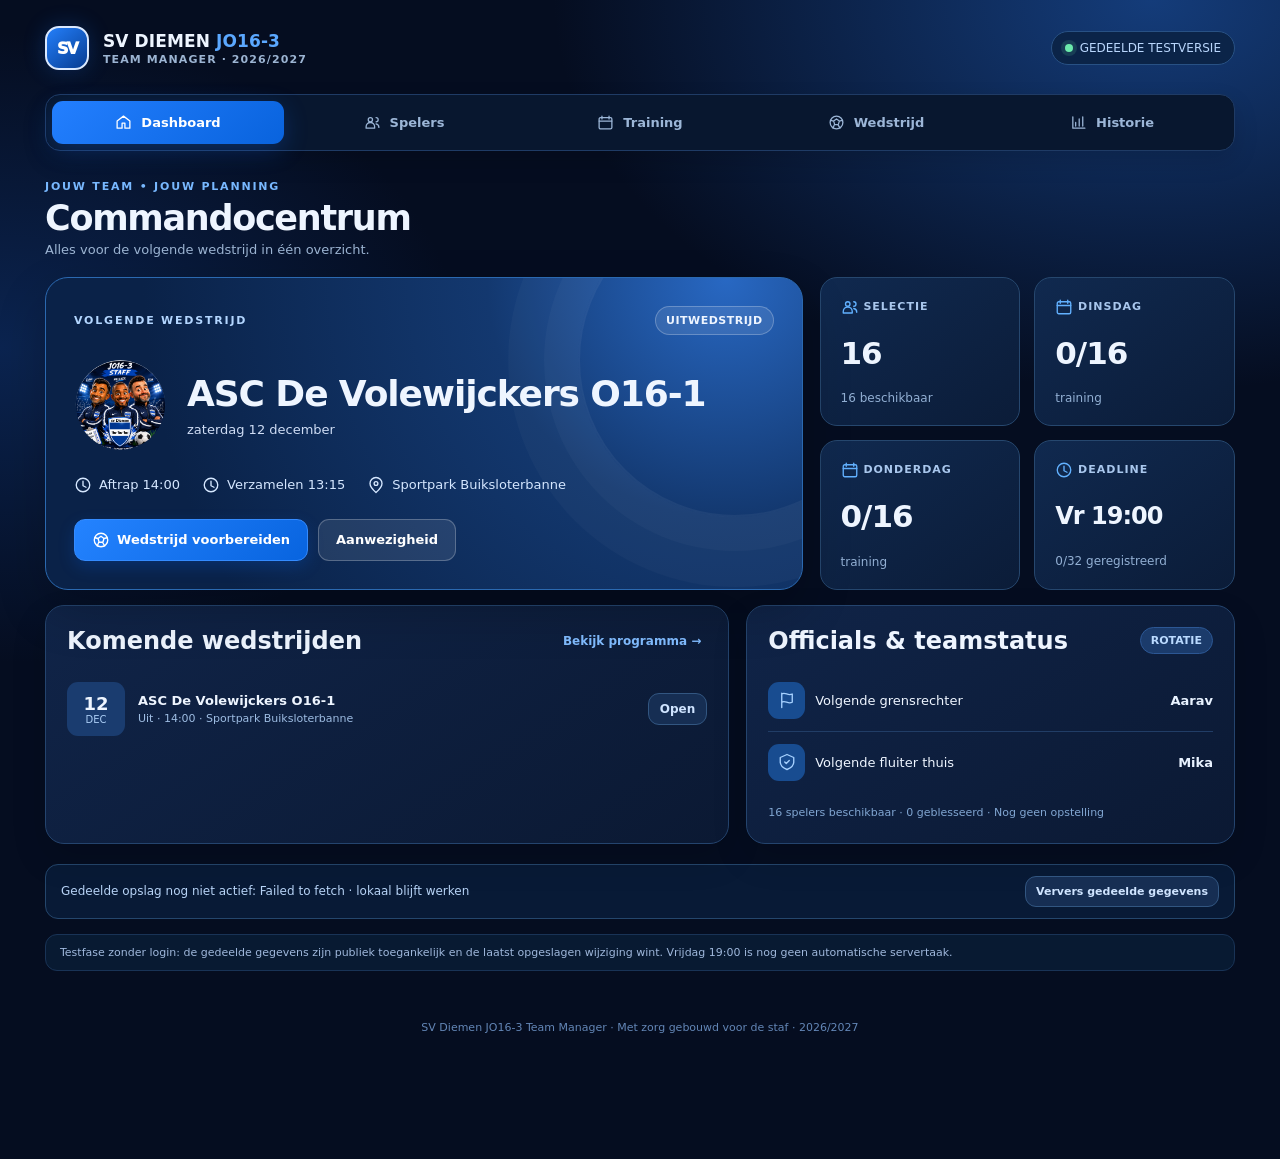
==== index.html @ d70c8a11 "Use common fair rotation engine and add per-match availability controls" ====
<!doctype html>
<html lang="nl"><head><meta charset="utf-8"><meta name="viewport" content="width=device-width,initial-scale=1">
<title>SV Diemen • JO16-3 Team Manager</title>
<style>
:root{font-family:Inter,system-ui,-apple-system,Segoe UI,sans-serif;color:#f3f7fc;background:#050f24;color-scheme:dark}*{box-sizing:border-box}body{margin:0}button,input,select,textarea{font:inherit}button{cursor:pointer}a{color:#b5e8ff}.shell{max-width:1160px;margin:auto;padding:24px}.top{display:flex;align-items:center;justify-content:space-between;gap:14px;flex-wrap:wrap;margin-bottom:24px}.brand{display:flex;align-items:center;gap:12px}.crest{width:52px;height:58px;background:#0868e9;color:#fff;clip-path:polygon(0 0,100% 0,100% 72%,50% 100%,0 72%);display:grid;place-items:center;font-weight:1000;font-size:21px}.muted{color:#9db2c5;font-size:13px}.title{font-size:23px;font-weight:850;letter-spacing:-.5px}.badge{background:#183a3c;color:#9ff0bb;border:1px solid #316954;padding:7px 10px;border-radius:18px;font-size:12px}.nav{display:flex;gap:7px;overflow-x:auto;margin-bottom:24px}.nav button{border:1px solid #294355;background:#10293c;color:#b4c9d7;padding:12px 17px;border-radius:10px;font-weight:700;white-space:nowrap}.nav button.active{background:#0868e9;color:#fff;border-color:#0868e9}.pane{display:none}.pane.active{display:block}.grid{display:grid;grid-template-columns:repeat(3,1fr);gap:15px}.panel{background:#102437;border:1px solid #254257;border-radius:16px;padding:20px;margin-bottom:16px}.panel h2{margin:0 0 14px;font-size:18px}.metric{font-size:33px;font-weight:850;margin:8px 0}.eyebrow{color:#9cb1c3;text-transform:uppercase;letter-spacing:1.1px;font-size:11px;font-weight:800}label{display:flex;flex-direction:column;gap:6px;color:#c9d7e5;font-size:13px;font-weight:600}input,select,textarea{min-width:0;width:100%;background:#071a2b;border:1px solid #355064;border-radius:9px;color:white;padding:11px}input[type=checkbox]{width:18px;height:18px;accent-color:#0968f2}.fields{display:grid;grid-template-columns:repeat(3,1fr);gap:12px;margin-bottom:15px}.btn{background:#0968f2;color:#fff;border:0;border-radius:10px;font-weight:800;padding:11px 15px}.btn.secondary{background:#1d3a4f;color:#eff6fc;border:1px solid #36566a}.btn.danger{background:#482a32;color:#ffb7bd}.actions{display:flex;gap:9px;flex-wrap:wrap;margin-top:15px}.tablewrap{overflow-x:auto}table{border-collapse:collapse;width:100%;min-width:660px}th,td{padding:12px 8px;border-bottom:1px solid #294356;text-align:left;font-size:13px}th{color:#9fb4c5;font-size:11px;text-transform:uppercase;letter-spacing:.7px}td select,td input{padding:8px}.short{max-width:145px}.notice{border:1px solid #2868bd;background:#102a55;color:#bbd9ff;border-radius:11px;padding:12px 15px;font-size:13px;margin-bottom:16px}.pitch{background:repeating-linear-gradient(0deg,#14503e 0,#14503e 72px,#175a44 72px,#175a44 144px);border:2px solid #86a99c;border-radius:12px;padding:23px 10px;min-height:455px;position:relative;display:flex;flex-direction:column;justify-content:space-between;gap:15px}.pitch:before{content:"";position:absolute;inset:14px;border:1px solid #ffffff55;pointer-events:none}.pitch:after{content:"";position:absolute;top:50%;left:50%;width:86px;height:86px;border:1px solid #ffffff55;border-radius:50%;transform:translate(-50%,-50%);pointer-events:none}.line{display:flex;justify-content:space-around;gap:4px;position:relative;z-index:1}.player{background:#075cc5;color:#fff;border-radius:9px;padding:8px 5px;min-width:68px;max-width:120px;flex:1;text-align:center;font-size:12px;font-weight:900;box-shadow:0 3px 6px #0004;overflow-wrap:anywhere}.player span{display:block;font-size:10px;opacity:.75}.two{display:grid;grid-template-columns:1.05fr .95fr;gap:15px}.slot{background:#17364b;border-radius:9px;padding:12px;margin-bottom:9px;font-size:13px}.slot strong{color:#7fb5ff}.whatsapp{white-space:pre-wrap;background:#0c1c2b;border:1px solid #335469;border-radius:12px;padding:16px;font-size:14px;line-height:1.65}.caption{color:#94adbf;font-size:12px;line-height:1.6}.status{padding:5px 8px;border-radius:8px;background:#25445a;font-size:12px}.kpi{color:#f6d651;font-weight:800}.inline{display:flex;align-items:center;gap:8px;flex-direction:row}.empty{color:#a8bfcc;padding:16px;background:#0a1b2d;border-radius:9px}footer{padding:28px 0;color:#7992a8;font-size:12px}@media(max-width:750px){.shell{padding:14px}.grid,.two,.fields{grid-template-columns:1fr}.panel{padding:15px}.title{font-size:19px}.nav button{padding:10px 12px}.player{min-width:0;font-size:10px;padding:7px 2px}.player span{font-size:9px}.pitch{min-height:380px}table{min-width:550px}}
</style><style id="svdiemen-v2">
:root{--club-blue:#0868e9;--club-navy:#05122c;--club-white:#fff}body{background:radial-gradient(circle at 85% 0%,#103a82 0,transparent 33%),#050f24}.shell{max-width:1150px}.top{border-bottom:1px solid #1d4171;padding-bottom:17px}.crest{background:#0868e9;outline:2px solid #fff;outline-offset:2px}.panel{background:linear-gradient(145deg,#10264a,#0b1b37);border-color:#224579;box-shadow:0 8px 22px #0002}.panel h2{color:white}.nav{background:#071a37;padding:8px;border-radius:14px;border:1px solid #234b86}.nav button{flex:1;background:transparent;border-color:transparent}.nav button.active{background:#0968f2;color:white}.welcome{display:flex;align-items:center;justify-content:space-between;gap:24px;background:radial-gradient(circle at 78% 30%,#174eab,#0b224d 58%,#081830);border:1px solid #2661af;border-radius:20px;padding:26px 36px;margin-bottom:20px;overflow:hidden}.welcome h1{font-size:clamp(32px,5vw,56px);margin:9px 0 4px;font-weight:950;letter-spacing:-1.5px}.welcome h1 span{display:block;font-size:clamp(15px,2.4vw,23px);letter-spacing:4px;color:#89baff}.welcome p{color:#c8daed;margin:12px 0}.welcome-badge{width:230px;height:230px;flex:none;border:7px solid white;box-shadow:0 0 0 5px #085ef0,0 0 50px #1264f799;border-radius:50%;display:flex;align-items:center;justify-content:center;flex-direction:column;background:radial-gradient(circle at center,#175ec9,#071638 70%);transform:rotate(-3deg);text-align:center}.welcome-badge strong{font-size:37px}.welcome-badge span{font-size:23px;font-weight:900;letter-spacing:4px}.welcome-names{font-size:10px;font-weight:800;letter-spacing:1px}.welcome-ball{font-size:47px}.metric{color:white}.btn{background:#0968f2;box-shadow:0 4px 12px #0653b744}.btn.secondary{background:#183665}.pitch{border-color:#b3d0ec}.player{background:#0968ef;color:white}.notice{background:#10254b;border-color:#27559a;color:#b8d8ff}@media(max-width:650px){.welcome{padding:19px;gap:10px}.welcome-badge{width:112px;height:112px;border-width:4px;box-shadow:0 0 0 2px #0868e9}.welcome-badge strong{font-size:19px}.welcome-badge span{font-size:11px;letter-spacing:1px}.welcome-ball{font-size:25px}.welcome-names{font-size:6px}.welcome h1{font-size:30px}.nav{position:sticky;bottom:8px;z-index:10;box-shadow:0 9px 30px #0009}.nav button{font-size:12px;padding:10px 5px}.welcome .actions{gap:5px}.welcome .btn{font-size:11px;padding:8px}} 
 .staff-logo{width:min(270px,40%);aspect-ratio:1/1;height:auto;object-fit:cover;object-position:center;border-radius:50%;clip-path:circle(49% at 50% 50%);flex-shrink:0;filter:none;box-shadow:none;mix-blend-mode:normal}@media(max-width:650px){.staff-logo{width:39%;max-width:150px}}  .fixtures{display:grid;gap:10px}.fixture{display:flex;align-items:center;justify-content:space-between;gap:14px;background:#0a1e40;border:1px solid #31568a;border-radius:13px;padding:14px}.fixture.current{border-color:#4897ff;background:#13356e}.fixture-date{font-weight:900;color:#d9e9ff;min-width:80px}.fixture-details{flex:1;min-width:0}.fixture-details strong{display:block;font-size:14px}.fixture-details small{display:block;margin-top:5px;color:#a3c3e7}.fixture .btn{white-space:nowrap}@media(max-width:550px){.fixture{flex-wrap:wrap}.fixture .btn{width:100%}} .cloud-status{display:flex;gap:15px;align-items:center;justify-content:space-between;padding:12px 16px;border:1px solid #245b92;border-radius:12px;background:#0a2549;margin:0 0 14px;font-size:13px;color:#bedbff}.cloud-status .btn{font-size:12px;padding:8px 11px;white-space:nowrap}@media(max-width:620px){.cloud-status{flex-wrap:wrap}} </style>
<style id="premium-design-v3">
:root{font-family:Inter,ui-sans-serif,system-ui,-apple-system,BlinkMacSystemFont,"Segoe UI",sans-serif;background:#050d20;color:#eef5ff;color-scheme:dark;--bg:#050d20;--card:#0d1d3b;--card2:#10264a;--line:#223e69;--blue:#1875fa;--blue2:#4ba1ff;--muted:#9cb4d2;--white:#f8fbff}
*{box-sizing:border-box}body{margin:0;background:radial-gradient(ellipse 55% 460px at 90% 0%,#143c7a 0%,transparent 85%),radial-gradient(ellipse 40% 350px at 0% 30%,#0b2450 0%,transparent 90%),#050d20;min-height:100vh}body:before{content:"";position:fixed;inset:0;pointer-events:none;opacity:.12;background-image:linear-gradient(#8dcaff 1px,transparent 1px),linear-gradient(90deg,#8dcaff 1px,transparent 1px);background-size:72px 72px;mask-image:linear-gradient(to bottom,#0002,transparent 40%);z-index:-1}
button,input,select,textarea{font:inherit}button{cursor:pointer;transition:background .18s,transform .18s,border-color .18s}button:hover{transform:translateY(-1px)}button:focus-visible,input:focus-visible,select:focus-visible{outline:2px solid #76b6ff;outline-offset:2px}
.shell{max-width:1250px;margin:auto;padding:26px 30px 95px}.topbar{display:flex;align-items:center;justify-content:space-between;gap:18px;padding:0 0 24px}.identity{display:flex;align-items:center;gap:14px}.brand-mark{height:44px;width:44px;border:2px solid #dae9ff;border-radius:14px;background:linear-gradient(140deg,#247ffa,#063c92);display:grid;place-items:center;font-weight:1000;color:white;letter-spacing:-2px;box-shadow:0 0 22px #1875fa3b}.identity strong{font-size:17px;letter-spacing:.1px}.identity small{display:block;color:var(--muted);font-size:11px;letter-spacing:1.1px;margin-top:2px;font-weight:750}.top-tools{display:flex;align-items:center;gap:10px}.live-dot{display:inline-block;width:8px;height:8px;border-radius:50%;background:#6beaac;box-shadow:0 0 0 4px #6beaac22;margin-right:7px}.sync-tag{border:1px solid #285184;background:#0b2448;border-radius:100px;padding:9px 13px;font-size:12px;color:#b9d6fc}
.nav{position:relative;display:flex;gap:4px;padding:6px;background:#08172f;border:1px solid #1f3b65;border-radius:15px;margin:0 0 24px;overflow:visible;box-shadow:0 10px 25px #0002}.nav button{flex:1;border:0;background:transparent;color:#9cb6d7;display:flex;align-items:center;justify-content:center;gap:9px;padding:13px 12px;border-radius:11px;font-size:13px;font-weight:800}.nav button.active{color:white;background:linear-gradient(135deg,#237fff,#0963dd);box-shadow:0 7px 24px #166cfb3f}.nav .ico{width:17px;height:17px}
.pane{display:none}.pane.active{display:block;animation:rise .23s ease-out}@keyframes rise{from{opacity:.45;transform:translateY(7px)}to{opacity:1;transform:none}}
.kicker{font-size:11px;letter-spacing:1.8px;text-transform:uppercase;font-weight:900;color:#78b8ff}.heading{display:flex;align-items:end;justify-content:space-between;gap:12px;margin:0 0 20px}.heading h1{font-size:clamp(25px,3vw,35px);line-height:1.1;letter-spacing:-1.3px;margin:5px 0 3px}.heading p{color:var(--muted);margin:4px 0 0;font-size:13px}.section-title{font-size:17px;font-weight:850;letter-spacing:-.3px;margin:0 0 15px}.panel,.module{background:linear-gradient(147deg,#102448 0%,#0b1933 100%);border:1px solid #24446e;border-radius:19px;padding:21px;box-shadow:0 15px 35px #0002}.panel h2{margin:0 0 15px;font-size:17px}.muted{color:var(--muted);font-size:13px}.small{font-size:12px}.btn{background:linear-gradient(135deg,#2483ff,#0864df);color:#fff;border:1px solid #348bff;font-weight:850;border-radius:11px;padding:11px 17px;box-shadow:0 6px 16px #0660e53b;font-size:13px}.btn.secondary{background:#162e53;color:#cfe4ff;border:1px solid #325681;box-shadow:none}.btn.danger{background:#462536;border-color:#88475e;color:#ffcbd1}.btn.ghost{background:transparent;border:1px solid #375780;box-shadow:none}.btn.compact{padding:8px 11px;font-size:12px}.btn:disabled{opacity:.45;cursor:not-allowed}.actions{display:flex;gap:9px;align-items:center;flex-wrap:wrap;margin-top:14px}.iconbtn{display:inline-flex;align-items:center;gap:7px}
.ico{width:18px;height:18px;stroke:currentColor;stroke-width:1.8;fill:none;stroke-linecap:round;stroke-linejoin:round;vertical-align:middle;flex-shrink:0}.ico.big{width:25px;height:25px}
.dashboard-layout{display:grid;grid-template-columns:minmax(0,1.55fr) minmax(300px,.85fr);gap:17px}.match-spotlight{position:relative;overflow:hidden;padding:28px;min-height:310px;background:radial-gradient(circle at 90% 0%,#2868c3 0%,#13386f 32%,#0a2248 78%);border:1px solid #2b69b0;border-radius:23px;box-shadow:0 21px 50px #0003}.match-spotlight:after{content:"";position:absolute;right:-90px;top:-75px;width:310px;height:310px;border:2px solid #ffffff0d;border-radius:50%;box-shadow:0 0 0 34px #ffffff07,0 0 0 70px #ffffff06}.spot-top{display:flex;align-items:center;justify-content:space-between;position:relative;z-index:1}.home-away{padding:7px 10px;border:1px solid #ffffff3d;background:#ffffff19;border-radius:100px;font-size:11px;font-weight:900;letter-spacing:.5px}.spot-main{position:relative;z-index:1;display:flex;align-items:center;gap:20px;margin:24px 0}.staff-mini{height:93px;width:93px;object-fit:cover;clip-path:circle(48%);flex:none}.spot-main h2{font-size:clamp(22px,3.2vw,36px);letter-spacing:-1.1px;line-height:1.16;margin:0 0 7px}.spot-main p{color:#cfddf5;font-size:13px;margin:0}.spot-metadata{display:flex;flex-wrap:wrap;gap:11px 22px;position:relative;z-index:1;color:#d5e7ff;font-size:13px}.spot-metadata span{display:flex;align-items:center;gap:7px}.spot-footer{display:flex;gap:10px;margin-top:25px;position:relative;z-index:1;flex-wrap:wrap}.spot-footer .btn.secondary{background:#ffffff18;border-color:#ffffff3d;color:white}
.grid4{display:grid;grid-template-columns:repeat(2,minmax(0,1fr));gap:14px}.statcard{background:linear-gradient(145deg,#10294f,#0b1c38);border:1px solid #26476e;border-radius:17px;padding:20px;display:flex;flex-direction:column;justify-content:space-between;min-height:142px}.stat-label{font-size:11px;color:#a9c7ed;text-transform:uppercase;letter-spacing:1px;font-weight:850}.statcard strong{font-size:31px;letter-spacing:-1px;line-height:1.2}.stat-note{color:#92afd3;font-size:12px}.statcard .ico{color:#62b1ff}.block-head{display:flex;justify-content:space-between;align-items:center;gap:10px;margin:25px 0 12px}.block-head h2{font-size:17px;margin:0}.mini-link{color:#81bcff;background:none;border:0;font-weight:750;font-size:12px}.dashboard-bottom{display:grid;grid-template-columns:1.4fr 1fr;gap:17px;margin-top:15px}.upcoming-row{display:flex;align-items:center;gap:13px;border-bottom:1px solid #223d63;padding:12px 0}.upcoming-row:last-child{border:0}.daybox{flex:none;background:#1a3c6f;border-radius:11px;width:58px;min-height:54px;text-align:center;padding:7px 3px;display:flex;flex-direction:column;justify-content:center}.daybox b{font-size:18px}.daybox span{font-size:10px;text-transform:uppercase;color:#aacdf5}.upcoming-row-main{flex:1;min-width:0}.upcoming-row-main strong{font-size:13px;display:block;overflow:hidden;text-overflow:ellipsis;white-space:nowrap}.upcoming-row-main small{display:block;font-size:11px;color:#9ebde3;margin-top:4px}.official-line{display:flex;align-items:center;justify-content:space-between;padding:12px 0;border-bottom:1px solid #213d66;gap:10px;font-size:13px}.official-line:last-child{border:0}.official-line strong{color:#e8f2ff}.circle-icon{width:37px;height:37px;border-radius:11px;display:grid;place-items:center;background:#184c90;color:#a6d1ff}.official-left{display:flex;align-items:center;gap:10px}.official-rot{margin-top:11px;color:#81a6d2;line-height:1.65;font-size:11px}
.cloud-status{display:flex;justify-content:space-between;align-items:center;gap:12px;background:#081a36;border:1px solid #24466c;border-radius:13px;padding:11px 15px;margin:20px 0 15px;color:#b7d3f6;font-size:12px}.cloud-status .actions{margin:0}.cloud-status .btn{padding:8px 10px;font-size:11px}.notice{padding:11px 14px;border-radius:12px;color:#9fb8dc;background:#081a32;border:1px solid #193356;font-size:11px;margin-bottom:20px}
.two-col{display:grid;grid-template-columns:minmax(0,1fr) minmax(0,1fr);gap:17px}.row-title{display:flex;align-items:center;justify-content:space-between;gap:10px;margin-bottom:15px}.row-title h2{margin:0}.count-pill{font-size:11px;color:#badaff;background:#1b3b6b;border:1px solid #2c5794;border-radius:100px;padding:6px 10px;font-weight:800}.segment{display:inline-flex;gap:4px;padding:4px;border:1px solid #2d4d72;border-radius:12px;background:#081c38}.segment button{background:transparent;border:0;border-radius:8px;color:#b4c7e0;padding:8px 10px;font-size:11px;font-weight:800}.segment button.selected{background:#267ded;color:white}.segment button.no.selected{background:#7f334a}.segment button.unknown.selected{background:#364c6d}.att-row{display:grid;grid-template-columns:minmax(110px,1fr) auto auto;align-items:center;gap:13px;padding:13px 0;border-top:1px solid #233f67}.player-name{display:flex;align-items:center;gap:10px;min-width:0}.player-name strong{font-size:13px}.avatar{width:36px;height:36px;border-radius:12px;display:grid;place-items:center;background:#194a92;color:#bde1ff;font-weight:900;font-size:14px;flex-shrink:0}.att-day small{display:block;font-size:10px;color:#8bb7ed;margin:0 0 5px;text-align:center;font-weight:800;letter-spacing:.5px}.att-row.is-injured .player-name strong{color:#ffb6b9}.save-bar{position:sticky;bottom:8px;z-index:5;background:#092346eb;backdrop-filter:blur(18px);border:1px solid #2c5890;border-radius:13px;display:flex;align-items:center;justify-content:space-between;gap:12px;padding:11px 14px;margin-top:15px;color:#bbd6fa;font-size:12px}
.roster-grid{display:grid;grid-template-columns:repeat(2,minmax(0,1fr));gap:12px}.roster-item{display:grid;grid-template-columns:44px minmax(0,1fr);gap:10px;padding:14px;border:1px solid #274977;border-radius:15px;background:#0b1d3b}.roster-fields{display:grid;grid-template-columns:minmax(0,1fr) 66px;gap:9px}.roster-fields .wide{grid-column:1/-1}.roster-item label,.fields label{font-size:11px;font-weight:800;color:#9abfe9;display:flex;flex-direction:column;gap:6px}.roster-item input,.fields input,.fields select,.fields textarea{background:#07172f;border:1px solid #2d507e;color:#e7f3ff;padding:10px;border-radius:10px;width:100%;min-width:0;font-size:13px}.checkboxline{display:flex;align-items:center;gap:7px;color:#b9d4f7;font-size:12px;margin-top:5px}.checkboxline input{width:17px;height:17px;accent-color:#277cfc}.roster-item .actions{margin:4px 0 0}.roster-item .actions .btn{padding:6px 9px;font-size:10px}.roster-item .avatar{width:43px;height:43px;border-radius:14px}.roster-item .injury{color:#ffb3bd;font-size:10px}
.fixture-list{display:grid;gap:9px}.fixture{display:grid;grid-template-columns:65px minmax(0,1fr) auto;align-items:center;gap:15px;background:#0a1c39;border:1px solid #27466f;border-radius:15px;padding:14px;transition:.2s}.fixture:hover{border-color:#478feb;background:#102a51}.fixture.current{border-color:#398dff;background:linear-gradient(100deg,#13396d,#0d2852)}.fixture-date{text-align:center}.fixture-date b{display:block;font-size:24px;letter-spacing:-1px}.fixture-date small{display:block;color:#9cc8ff;text-transform:uppercase;font-size:11px}.fixture-details{min-width:0}.fixture-details strong{font-size:13px;display:block;margin:5px 0}.fixture-details small{font-size:12px;color:#9abbe4}.fixture .btn{white-space:nowrap}.fixture .home-away{display:inline-block;font-size:9px;padding:4px 7px}
.fields{display:grid;grid-template-columns:repeat(3,minmax(0,1fr));gap:14px}.match-summary{border-radius:16px;background:linear-gradient(105deg,#153f78,#0e264c);border:1px solid #31649e;padding:18px;margin-bottom:20px}.match-summary h2{font-size:22px;margin:8px 0}.match-summary .meta{display:flex;flex-wrap:wrap;gap:15px;font-size:12px;color:#bfdaff}.match-actions{display:flex;gap:9px;flex-wrap:wrap;margin-top:17px}
.pitch{position:relative;min-height:545px;background:repeating-linear-gradient(0deg,#0e593f 0,#0e593f 62px,#105f47 62px,#105f47 124px);border:3px solid #418c76;border-radius:17px;padding:24px 14px;display:flex;flex-direction:column;justify-content:space-between;gap:15px;overflow:hidden}.pitch:before{content:"";position:absolute;inset:15px;border:1.5px solid #ffffff85;pointer-events:none}.pitch:after{content:"";position:absolute;top:50%;left:50%;width:95px;height:95px;transform:translate(-50%,-50%);border:1.5px solid #ffffff70;border-radius:50%;pointer-events:none}.pitch .line{display:flex;justify-content:space-around;gap:8px;position:relative;z-index:2}.pitch-player{text-align:center;min-width:0;flex:1;max-width:110px;color:white;display:flex;flex-direction:column;align-items:center;gap:3px;cursor:pointer;background:none;border:0}.shirt{width:42px;height:46px;clip-path:polygon(21% 1%,38% 0%,45% 12%,55% 12%,62% 0%,79% 1%,99% 22%,86% 41%,79% 35%,79% 100%,21% 100%,21% 35%,14% 41%,1% 22%);background:linear-gradient(130deg,#ecf5ff 0 38%,#1875ee 38% 70%,#f8fbff 70%);display:flex;align-items:center;justify-content:center;padding-top:9px;filter:drop-shadow(0 2px 8px #0004);color:#00275c;font-weight:1000;font-size:17px;text-shadow:0 1px #fff}.pitch-player .player-label{background:#051b35dc;border-radius:7px;padding:4px 5px;font-size:11px;line-height:1.15;max-width:100%;overflow-wrap:anywhere}.pitch-player .position-label{color:#c2ffec;font-size:9px;font-weight:900;letter-spacing:1px}
.bench-tags{display:flex;flex-wrap:wrap;gap:7px;margin-top:10px}.bench-tags span{border:1px solid #365c8a;background:#163763;padding:7px 10px;border-radius:100px;font-size:12px;color:#cce5ff}
.timeline{display:flex;flex-direction:column;gap:0}.time-event{display:grid;grid-template-columns:50px 1fr;gap:13px;position:relative;padding-bottom:18px}.time-event:not(:last-child):before{content:"";position:absolute;left:23px;top:39px;bottom:-2px;width:2px;background:linear-gradient(#337ee3,#173a70)}.time-node{border-radius:13px;background:#1c62bd;color:#fff;font-size:14px;font-weight:900;width:49px;height:40px;display:grid;place-items:center;z-index:1}.time-content{padding:12px;background:#081d3e;border:1px solid #254e81;border-radius:12px}.swap{display:flex;align-items:center;gap:9px;padding:7px 0;border-bottom:1px solid #1f3d69;font-size:12px}.swap:last-child{border:0}.swap .out{color:#ffb6c5}.swap .in{color:#75ecb1}.swap-arrow{color:#8fbdf5}.pos-tag{margin-left:auto;color:#8dbaff;font-size:10px;font-weight:850}.officer-card{display:flex;justify-content:space-between;gap:12px;padding:12px 0;border-top:1px solid #204574;font-size:12px}.officer-card strong{font-size:14px}
.whatsapp{white-space:pre-wrap;background:#06182f;border:1px solid #275484;border-radius:14px;padding:20px;font-size:13px;line-height:1.85;color:#d7eaff}.history-item{background:#0b2346;border:1px solid #284c77;border-radius:13px;padding:13px;margin-bottom:9px}.empty{padding:24px;border:1px dashed #38628d;border-radius:12px;color:#9db8df;text-align:center;background:#091d3a;font-size:13px}
footer{color:#6386b6;font-size:11px;text-align:center;padding:30px 0}.caption{font-size:11px;color:#97b9e0;line-height:1.6}.pitch-hint{color:#8eb3d5;font-size:11px;margin-bottom:12px}
.toast{position:fixed;bottom:24px;right:24px;z-index:99;padding:13px 18px;background:#153e76;border:1px solid #4b9fff;box-shadow:0 14px 40px #0007;border-radius:13px;color:#fff;font-size:13px;max-width:min(420px,85vw);opacity:0;pointer-events:none;transform:translateY(15px);transition:.2s}.toast.show{opacity:1;transform:none}
@media(max-width:900px){.dashboard-layout,.dashboard-bottom,.two-col{grid-template-columns:1fr}.grid4{grid-template-columns:repeat(4,minmax(0,1fr))}.statcard{min-height:128px}.roster-grid{grid-template-columns:1fr}}
@media(max-width:690px){.shell{padding:17px 13px 90px}.topbar{padding-bottom:15px}.identity strong{font-size:14px}.identity small{font-size:9px}.brand-mark{width:38px;height:38px;border-radius:11px}.sync-tag{font-size:10px;padding:8px}.nav{position:fixed;bottom:0;left:0;right:0;z-index:40;border-radius:16px 16px 0 0;margin:0;padding:8px 4px max(8px,env(safe-area-inset-bottom));background:#081932f5;backdrop-filter:blur(15px);box-shadow:0 -8px 36px #0007}.nav button{font-size:9px;gap:5px;flex-direction:column;padding:9px 2px}.nav .ico{width:20px;height:20px}.match-spotlight{padding:21px;min-height:295px}.staff-mini{width:65px;height:65px}.spot-main{gap:12px;margin:26px 0 17px}.spot-main h2{font-size:23px}.grid4{grid-template-columns:repeat(2,minmax(0,1fr));gap:9px}.statcard{min-height:115px;padding:14px}.statcard strong{font-size:26px}.panel,.module{padding:15px;border-radius:15px}.heading{align-items:start}.heading h1{font-size:27px}.fields{grid-template-columns:repeat(2,minmax(0,1fr));gap:12px}.att-row{grid-template-columns:minmax(86px,1fr) auto auto;gap:7px}.att-row .player-name{gap:7px}.att-row .avatar{width:28px;height:28px;border-radius:9px;font-size:11px}.att-row .player-name strong{font-size:11px}.segment{padding:3px;gap:1px}.segment button{padding:7px 7px;font-size:10px}.fixture{grid-template-columns:49px minmax(0,1fr);gap:10px}.fixture .btn{grid-column:1/-1;width:100%}.fixture-date b{font-size:21px}.pitch{min-height:475px;padding:25px 5px}.shirt{width:34px;height:39px;font-size:14px}.pitch-player .player-label{font-size:9px;padding:4px 2px}.cloud-status{flex-wrap:wrap}.save-bar{bottom:70px}.toast{bottom:95px;right:12px}}
@media(max-width:380px){.fields{grid-template-columns:1fr}.segment button{padding:6px 5px}.staff-mini{width:53px;height:53px}.spot-main h2{font-size:20px}}
@media(prefers-reduced-motion:reduce){*,*:before,*:after{animation:none!important;transition:none!important}}
.stat-player{margin-bottom:12px}.stat-player-top{display:flex;justify-content:space-between;gap:10px;font-size:12px;margin-bottom:6px;color:#c4ddfc}.stat-progress{height:6px;background:#1c3658;border-radius:50px;overflow:hidden}.stat-progress i{display:block;height:100%;background:linear-gradient(90deg,#176af1,#71b5ff);border-radius:50px} .time-event{grid-template-columns:120px minmax(0,1fr)}.time-event:not(:last-child):before{left:55px}.time-node{width:112px;min-height:50px;height:auto;text-align:center;padding:8px 7px;font-size:12px;line-height:1.25}@media(max-width:690px){.time-event{grid-template-columns:92px minmax(0,1fr);gap:8px}.time-event:not(:last-child):before{left:43px}.time-node{width:86px;min-height:54px;padding:7px 5px;font-size:11px}.swap{flex-wrap:wrap}} .parent-grid{display:grid;grid-template-columns:1fr minmax(280px,.82fr);gap:22px}.parent-grid .whatsapp{min-height:380px}.parent-grid canvas{width:100%;height:auto;border:1px solid #35629a;border-radius:17px;box-shadow:0 18px 40px #0005;background:#06152f}.parent-grid .row-title{min-height:27px}.parent-grid .row-title .muted{font-size:12px}@media(max-width:850px){.parent-grid{grid-template-columns:1fr}.parent-grid canvas{max-width:500px}} .match-availability{display:grid;grid-template-columns:repeat(4,minmax(0,1fr));gap:9px}.availability-item{background:#0a2144;border:1px solid #2b507e;border-radius:12px;padding:11px}.availability-item strong{display:block;margin:0 0 8px;font-size:12px}.availability-item select{background:#0b1a34;color:white;border:1px solid #315989;border-radius:9px;font-size:12px;padding:7px;width:100%}@media(max-width:850px){.match-availability{grid-template-columns:repeat(2,minmax(0,1fr))}}@media(max-width:460px){.match-availability{grid-template-columns:repeat(2,minmax(0,1fr));gap:6px}.availability-item{padding:8px}} </style></head><body>
<svg aria-hidden="true" style="position:absolute;width:0;height:0;overflow:hidden" xmlns="http://www.w3.org/2000/svg">
<symbol id="ic-home" viewBox="0 0 24 24"><path d="m3 10 9-7 9 7v10h-7v-7h-4v7H3z"/></symbol>
<symbol id="ic-users" viewBox="0 0 24 24"><circle cx="9" cy="8" r="3"/><path d="M3 20v-2a6 6 0 0 1 12 0v2H3zM17 5a3 3 0 0 1 0 6m0 3a5 5 0 0 1 4 5"/></symbol>
<symbol id="ic-calendar" viewBox="0 0 24 24"><rect x="3" y="5" width="18" height="16" rx="2"/><path d="M7 3v4m10-4v4M3 10h18"/></symbol>
<symbol id="ic-ball" viewBox="0 0 24 24"><circle cx="12" cy="12" r="9"/><path d="m12 7-4 3 1.5 5h5l1.5-5zm-4 3-4-1m5 6-2 5m7-5 3 5m-1-10 4-1"/></symbol>
<symbol id="ic-chart" viewBox="0 0 24 24"><path d="M4 20V4m0 16h17M8 17v-5m5 5V7m5 10V4"/></symbol>
<symbol id="ic-clock" viewBox="0 0 24 24"><circle cx="12" cy="12" r="9"/><path d="M12 7v6l4 2"/></symbol>
<symbol id="ic-location" viewBox="0 0 24 24"><path d="M20 10c0 5-8 12-8 12S4 15 4 10a8 8 0 1 1 16 0z"/><circle cx="12" cy="10" r="2.5"/></symbol>
<symbol id="ic-flag" viewBox="0 0 24 24"><path d="M5 22V3m0 1c5-3 8 3 14 0v11c-6 3-9-3-14 0"/></symbol>
<symbol id="ic-shield" viewBox="0 0 24 24"><path d="M12 2 21 6v6c0 5-4 8-9 10-5-2-9-5-9-10V6z"/><path d="m9 12 2 2 4-4"/></symbol>
<symbol id="ic-arrow" viewBox="0 0 24 24"><path d="M5 12h14m-5-5 5 5-5 5"/></symbol>
<symbol id="ic-save" viewBox="0 0 24 24"><path d="M4 3h13l3 3v15H4zM8 3v7h8V3M8 21v-8h8v8"/></symbol>
</svg>
<div class="shell">
<header class="topbar"><div class="identity"><div class="brand-mark">SV</div><div><strong>SV DIEMEN <span style="color:#5ba8ff">JO16-3</span></strong><small>TEAM MANAGER · 2026/2027</small></div></div><div class="top-tools"><div class="sync-tag"><span class="live-dot"></span>GEDEELDE TESTVERSIE</div></div></header>
<nav class="nav" aria-label="Hoofdnavigatie">
<button data-tab="dashboard" class="active"><svg class="ico"><use href="#ic-home"/></svg>Dashboard</button>
<button data-tab="team"><svg class="ico"><use href="#ic-users"/></svg>Spelers</button>
<button data-tab="training"><svg class="ico"><use href="#ic-calendar"/></svg>Training</button>
<button data-tab="match"><svg class="ico"><use href="#ic-ball"/></svg>Wedstrijd</button>
<button data-tab="history"><svg class="ico"><use href="#ic-chart"/></svg>Historie</button>
</nav>
<section id="dashboard" class="pane active">
<div class="heading"><div><span class="kicker">JOUW TEAM • JOUW PLANNING</span><h1>Commandocentrum</h1><p>Alles voor de volgende wedstrijd in één overzicht.</p></div></div>
<div class="dashboard-layout">
<section class="match-spotlight">
<div class="spot-top"><span class="kicker" style="color:#b3d6ff">VOLGENDE WEDSTRIJD</span><span class="home-away" id="spotHome">THUIS / UIT</span></div>
<div class="spot-main"><img class="staff-mini" src="./SV%20Diemen%20JO16-3%20Staff%20Badge.png" alt="Staff JO16-3"><div><h2 id="spotOpponent">Wedstrijd wordt geladen</h2><p id="spotDate">Selecteer een wedstrijd in het programma</p></div></div>
<div class="spot-metadata" id="spotMeta"></div>
<div class="spot-footer"><button class="btn iconbtn" onclick="openNextMatch()"><svg class="ico"><use href="#ic-ball"/></svg>Wedstrijd voorbereiden</button><button class="btn secondary" onclick="tab('training')">Aanwezigheid</button></div>
</section>
<div class="grid4">
<div class="statcard"><div class="stat-label"><svg class="ico"><use href="#ic-users"/></svg> Selectie</div><strong id="statPlayers">16</strong><div class="stat-note" id="statAvailable">spelers</div></div>
<div class="statcard"><div class="stat-label"><svg class="ico"><use href="#ic-calendar"/></svg> Dinsdag</div><strong id="statTuesday">0/16</strong><div class="stat-note">training</div></div>
<div class="statcard"><div class="stat-label"><svg class="ico"><use href="#ic-calendar"/></svg> Donderdag</div><strong id="statThursday">0/16</strong><div class="stat-note">training</div></div>
<div class="statcard"><div class="stat-label"><svg class="ico"><use href="#ic-clock"/></svg> Deadline</div><strong style="font-size:24px">Vr 19:00</strong><div class="stat-note" id="statTraining">Training • vrijdag</div></div>
</div></div>
<div class="dashboard-bottom">
<section class="module"><div class="row-title"><h2>Komende wedstrijden</h2><button class="mini-link" onclick="tab('match')">Bekijk programma →</button></div><div id="dashboardUpcoming"></div></section>
<section class="module"><div class="row-title"><h2>Officials & teamstatus</h2><span class="count-pill">ROTATIE</span></div><div id="dashboardOfficials"></div><div id="dashboardAvailability" class="official-rot"></div></section>
</div>
</section>
<section id="team" class="pane">
<div class="heading"><div><span class="kicker">JO16-3 • SELECTIE</span><h1>Onze spelers</h1><p>Rugnummers, voorkeursposities en beschikbaarheid.</p></div><button class="btn" onclick="addPlayer()">+ Speler</button></div>
<section class="module"><div class="row-title"><h2>Spelersbeheer</h2><span id="rosterCount" class="count-pill">16 spelers</span></div><p class="muted" style="margin:0 0 16px">Positienummers zijn gesorteerd op voorkeur. Voor Ravi, Yusuf en Meron zijn 3 en 4 gelijkwaardig. David blijft keeper.</p><div class="roster-grid" id="roster"></div><div class="actions"><button class="btn iconbtn" onclick="saveAndRender()"><svg class="ico"><use href="#ic-save"/></svg>Wijzigingen opslaan</button></div></section>
</section>
<section id="training" class="pane">
<div class="heading"><div><span class="kicker">DINSDAG & DONDERDAG</span><h1>Trainingsaanwezigheid</h1><p>Bij iedere keuze wordt automatisch opgeslagen.</p></div></div>
<section class="module"><div class="row-title"><label style="color:#b6d1f0;font-size:12px;max-width:210px">Week vanaf maandag<input type="date" id="weekDate" onchange="switchWeek()" style="margin-top:6px"></label><span class="count-pill" id="attendanceCount">0 geregistreerd</span></div><div id="attendance"></div><div class="save-bar"><span id="trainingSaved" role="status" aria-live="polite">Aanwezigheid wordt automatisch opgeslagen</span><button class="btn compact iconbtn" onclick="saveTraining()"><svg class="ico"><use href="#ic-save"/></svg> Opslaan</button></div></section>
</section>
<section id="match" class="pane">
<div class="heading"><div><span class="kicker">ZATERDAG IS WEDSTRIJDDAG</span><h1>Wedstrijdcentrum</h1><p>Programma, opstelling, wissels en ouderbericht.</p></div></div>
<section class="module" style="margin-bottom:17px"><div class="row-title"><h2>Wedstrijdprogramma</h2><span class="count-pill">SEIZOEN 26/27</span></div><div class="fixture-list" id="fixtureList"></div></section>
<section class="module" style="margin-bottom:17px"><div class="row-title"><h2>Geselecteerde wedstrijd</h2><span class="count-pill" id="matchStatus">NOG NIET GEKOZEN</span></div><div id="selectedMatchSummary" class="match-summary"></div><div class="fields">
<label>Tegenstander<input id="opponent" oninput="saveMatch()" placeholder="Tegenstander"></label>
<label>Datum<input type="date" id="matchDate" onchange="saveMatch()"></label>
<label>Aftrap<input type="time" id="kickoff" onchange="saveMatch()"></label>
<label>Verzamelen<input type="time" id="meeting" onchange="saveMatch()"></label>
<label>Sportpark / locatie<input id="venue" oninput="saveMatch()" placeholder="Sportpark"></label>
<label>Veld<input id="field" oninput="saveMatch()" placeholder="Optioneel"></label><label style="grid-column:1/-1">Extra informatie voor ouders<textarea id="parentNote" rows="2" oninput="saveMatch()" placeholder="Bijvoorbeeld: neem een extra shirt mee of meld je af bij de trainers"></textarea></label>
<label>Thuis / uit<select id="home" onchange="saveMatch()"><option value="home">Thuis</option><option value="away">Uit</option></select></label>
<label>Vlaggen — rotatie<input id="linesmanList" oninput="saveMatch()" placeholder="Aarav, Meron, ..."></label>
<label>Fluiten — rotatie<input id="refereeList" oninput="saveMatch()" placeholder="Mika, Rivano, ..."></label></div>
<div class="row-title" style="margin-top:19px"><h2 style="margin:0">Selectie voor zaterdag</h2><span class="count-pill" id="matchAvailabilityCount">16 beschikbaar</span></div><p class="muted">Markeer wie zaterdag niet kan spelen. Een geblesseerde speler wordt altijd uitgesloten.</p><div id="matchAvailability" class="match-availability"></div><div class="match-actions"><button class="btn iconbtn" onclick="generate()"><svg class="ico"><use href="#ic-ball"/></svg>Genereer opstelling & wissels</button><button class="btn secondary" onclick="resetGenerated()">Opnieuw berekenen</button></div><p id="generatedMeta" class="caption"></p></section>
<div class="two-col">
<section class="module"><div class="row-title"><h2>Basiself • 4-3-3</h2><span class="count-pill">2 CONTROLEREND + 10</span></div><p class="pitch-hint">Tactiek: vier verdedigers, twee middenvelders achter de 10 en drie aanvallers.</p><div class="pitch" id="pitch"></div><h2 class="section-title" style="margin-top:20px">Wisselbank</h2><div id="bench"></div></section>
<section class="module"><div class="row-title"><h2>Wisseltijdlijn</h2><span class="count-pill">20 min 1e helft · RUST · 20 min 2e helft</span></div><div class="timeline" id="subs"></div><h2 class="section-title" style="margin-top:24px">Officials</h2><div id="officials"></div><div class="actions"><button class="btn secondary" onclick="finishMatch()">Wedstrijd afronden & minuten vastleggen</button></div><p class="caption">Speelminuten tellen pas mee wanneer je de wedstrijd afrondt.</p></section>
</div>
<section class="module" style="margin-top:17px"><div class="row-title"><h2>Wedstrijdbericht voor ouders</h2><span class="count-pill">WHATSAPP</span></div><div class="parent-grid"><div><div class="row-title"><span class="muted">Kopieerklaar voor WhatsApp</span><span class="count-pill" id="weatherBadge">WEER OPHALEN</span></div><div id="message" class="whatsapp"></div><div class="actions"><button class="btn" onclick="copyMessage()">Kopieer WhatsApp-tekst</button><button class="btn secondary" onclick="copyMapsLink()">Google Maps-route</button></div></div><div><div class="row-title"><span class="muted">Automatische wedstrijdposter</span><span class="count-pill">1080 × 1350 PNG</span></div><canvas id="parentPoster" width="1080" height="1350" aria-label="Wedstrijdposter van SV Diemen JO16-3"></canvas><div class="actions"><button class="btn" onclick="copyPoster()">Kopieer afbeelding</button><button class="btn secondary" onclick="downloadPoster()">Download PNG</button></div><p class="caption">Kopieer de afbeelding naar WhatsApp, of download hem als PNG. Voeg voor de route de tekst met Google Maps-link toe.</p></div></div></section>
</section>
<section id="history" class="pane">
<div class="heading"><div><span class="kicker">TERUGKIJKEN & LEREN</span><h1>Wedstrijdhistorie</h1><p>Speelminuten, officials en betrouwbare back-ups.</p></div></div>
<div class="two-col"><section class="module"><h2>Gespeelde wedstrijden</h2><div id="historyList"></div><h2 style="margin:24px 0 12px">Spelerstatistieken</h2><div id="playerStats"></div></section><section class="module"><h2>Gegevens veiligstellen</h2><p class="muted">De Supabase-testdatabase is openbaar toegankelijk. Maak geregeld een reservekopie van je gegevens.</p><div class="actions"><button class="btn" onclick="exportData()">Download JSON-back-up</button><label class="btn secondary" style="display:inline-flex;cursor:pointer;align-items:center">Importeer back-up<input type="file" accept=".json,application/json" onchange="importData(event)" style="display:none"></label></div><h2 style="margin-top:26px">Over de trainers</h2><img src="./SV%20Diemen%20JO16-3%20Staff%20Badge.png" alt="Siam, Melcher en Rob — JO16-3 staf" style="display:block;width:min(230px,100%);border-radius:50%;margin:15px auto"></section></div>
</section>
<section id="cloudConnection" class="cloud-status" aria-live="polite"><span id="cloudState">Supabase-verbinding controleren…</span><div class="actions"><button class="btn secondary" onclick="loadShared()">Ververs gedeelde gegevens</button><button class="btn secondary" id="publishState" onclick="publishLocal()" hidden>Lokale gegevens publiceren</button></div></section>
<div class="notice">Testfase zonder login: de gedeelde gegevens zijn publiek toegankelijk en de laatst opgeslagen wijziging wint. Vrijdag 19:00 is nog geen automatische servertaak.</div>
<footer>SV Diemen JO16-3 Team Manager · Met zorg gebouwd voor de staf · 2026/2027</footer>
<div id="toast" class="toast" role="status" aria-live="polite"></div>
</div>
<script src="./parent-message.js"></script>
<script src="./lineup-engine.js"></script>
<script>
const POS=['GK','LB','LCB','RCB','RB','LDM','RDM','CAM','LW','ST','RW'];
const LINES=[['LW','ST','RW'],['CAM'],['LDM','RDM'],['LB','LCB','RCB','RB'],['GK']];
const TEAM_SEED=[["David",["GK"]],["Jeffrey",["LB","RB"]],["Rivano",["RB","LB"]],["Ravi",["LCB","RCB"]],["Yusuf",["LCB","RCB"]],["Meron",["LCB","RCB"]],["Rayelthon",["RB","RDM"]],["Shayen",["RDM","LDM"]],["Mika",["RDM","LDM","CAM"]],["Shashi",["CAM","RDM","LDM"]],["Aarav",["RDM","LDM","CAM"]],["Dean",["LW","RW"]],["Samuel",["LW","RW"]],["Danly",["ST"]],["Kaua",["RB","LB","RW","LW"]],["Noah",["RW","LW","ST"]]];
const makeTeam=()=>TEAM_SEED.map(([name,preferences],i)=>({id:'p'+i,name,number:i===0?1:'',preferences,primary:preferences[0],secondary:preferences[1]||preferences[0],injured:false,minutes:0,starts:0}));
const KEY='svdiemen-jo163-v1';
const FIXTURES=[{"date":"2026-10-31","opponent":"Dijk De asv O16-2","kickoff":"12:15","venue":"Sportpark Diemen","home":"home"},{"date":"2026-11-07","opponent":"FC Weesp O16-1","kickoff":"10:15","venue":"Sportpark Papelaan","home":"away"},{"date":"2026-11-14","opponent":"Ouderkerk sv. O16-1","kickoff":"14:00","venue":"Sportpark Diemen","home":"home"},{"date":"2026-11-21","opponent":"DRC O16-1","kickoff":"16:45","venue":"Sportpark Diemen","home":"home"},{"date":"2026-11-28","opponent":"Sporting Martinus O16-2","kickoff":"15:20","venue":"Sportpark Overburg","home":"away"},{"date":"2026-12-05","opponent":"IVV O16-1","kickoff":"16:45","venue":"Sportpark Diemen","home":"home"},{"date":"2026-12-12","opponent":"ASC De Volewijckers O16-1","kickoff":"14:00","venue":"Sportpark Buiksloterbanne","home":"away"}];
const monday=(d)=>{let x=new Date(d+'T12:00:00');x.setDate(x.getDate()-((x.getDay()+6)%7));return x.toISOString().slice(0,10)};
const today=()=>{const p=new Intl.DateTimeFormat('en-CA',{timeZone:'Europe/Amsterdam',year:'numeric',month:'2-digit',day:'2-digit'}).format(new Date());return p};
const initial=()=>({players:makeTeam(),att:{},week:monday(today()),match:{opponent:'',date:'',kickoff:'10:30',meeting:'09:30',venue:'',field:'',home:'home',linesmanList:'',refereeList:'',linesmanIndex:0,refereeIndex:0},generated:null,history:[]});
let s;try{s=JSON.parse(localStorage.getItem(KEY))||initial()}catch{s=initial()}
if(!s.posVersion){const convert={LCM:'LDM',CM:'CAM',RCM:'RDM',CB:'RCB'};s.players.forEach(p=>{p.primary=convert[p.primary]||p.primary;p.secondary=convert[p.secondary]||p.secondary});s.posVersion=2;/* Old generated lineups use incompatible positions; regenerate when needed. */s.generated=null;localStorage.setItem(KEY,JSON.stringify(s))}
if(!s.teamVersion){if(s.players.length===16&&s.players.every((p,i)=>p.name==='Speler '+(i+1))){s.players=makeTeam();s.generated=null;}else{s.players.forEach(p=>{p.preferences=p.preferences||[p.primary,p.secondary].filter(Boolean);});}s.teamVersion=2;localStorage.setItem(KEY,JSON.stringify(s));}
if(!Array.isArray(s.fixtures))s.fixtures=[];for(const f of FIXTURES){if(!s.fixtures.some(x=>x.date===f.date&&x.opponent===f.opponent))s.fixtures.push({...f,meeting:'',field:''});}localStorage.setItem(KEY,JSON.stringify(s));
const OFFICIAL_REFEREES='Mika, Rivano, Danly, Rob/Melcher, Shashi';
const OFFICIAL_LINESMEN='Aarav, Meron, Samuel, Jeffrey, Kaua, Yusuf, Noah';
if(!s.officialsVersion||!s.match.linesmanList?.trim()||!s.match.refereeList?.trim()){if(!s.match.refereeList?.trim())s.match.refereeList=OFFICIAL_REFEREES;if(!s.match.linesmanList?.trim())s.match.linesmanList=OFFICIAL_LINESMEN;s.match.refereeIndex=s.match.refereeIndex||0;s.match.linesmanIndex=s.match.linesmanIndex||0;s.officialsVersion=2;s.generated=null;localStorage.setItem(KEY,JSON.stringify(s));}
const save=()=>{localStorage.setItem(KEY,JSON.stringify(s));if(cloudReady)queueCloudSave();};
const esc=x=>String(x??'').replace(/[&<>"']/g,c=>({'&':'&amp;','<':'&lt;','>':'&gt;','"':'&quot;',"'":'&#39;'}[c]));
const byId=id=>s.players.find(p=>p.id===id);
const opt=(v)=>POS.map(p=>'<option '+(p===v?'selected':'')+'>'+p+'</option>').join('');
function tab(id){document.querySelectorAll('.pane').forEach(e=>e.classList.toggle('active',e.id===id));document.querySelectorAll('.nav button').forEach(e=>e.classList.toggle('active',e.dataset.tab===id));}
document.querySelectorAll('.nav button').forEach(b=>b.addEventListener('click',()=>tab(b.dataset.tab)));
function updatePlayer(id,key,value){const p=byId(id);if(!p)return;p[key]=key==='injured'?!!value:value;save();renderStats()}
function addPlayer(){if(s.players.length>=24)return alert('Maximaal 24 spelers in deze versie.');s.players.push({id:'p'+Date.now(),name:'Nieuwe speler',number:'',preferences:['LDM'],primary:'LDM',secondary:'LDM',injured:false,minutes:0,starts:0});save();render()}
function removePlayer(id){if(!confirm('Speler verwijderen?'))return;s.players=s.players.filter(p=>p.id!==id);save();render()}
function renderRoster(){document.getElementById('roster').innerHTML=s.players.map(p=>'<tr><td><input aria-label="Naam" value="'+esc(p.name)+'" onchange="updatePlayer(\''+p.id+'\',\'name\',this.value)"></td><td><input aria-label="Rugnummer" type="number" min="0" max="99" style="width:72px" value="'+esc(p.number??'')+'" onchange="updatePlayer(\''+p.id+'\',\'number\',this.value===\'\'?\'\':Number(this.value))"></td><td><input aria-label="Voorkeursposities" value="'+esc((p.preferences||[]).map(x=>({GK:1,RB:2,RCB:3,LCB:4,LB:5,LDM:6,RDM:8,CAM:10,RW:7,ST:9,LW:11}[x]||x)).join(', '))+'" onchange="setPreferences(\''+p.id+'\',this.value)"></td><td><input type="checkbox" '+(p.injured?'checked':'')+' onchange="updatePlayer(\''+p.id+'\',\'injured\',this.checked)"></td><td>'+p.minutes+'</td><td><button class="btn danger" onclick="removePlayer(\''+p.id+'\')">×</button></td></tr>').join('')}
function setPreferences(id,value){const map={1:'GK',2:'RB',3:'RCB',4:'LCB',5:'LB',6:'LDM',8:'RDM',10:'CAM',7:'RW',9:'ST',11:'LW'};const values=value.split(',').map(x=>map[x.trim()]).filter(Boolean);if(!values.length)return alert('Vul geldige positienummers in.');const p=byId(id);if(p.name==='David'&&values[0]!=='GK')return alert('David blijft vaste keeper op positie 1.');p.preferences=[...new Set(values)];p.primary=p.preferences[0];p.secondary=p.preferences[1]||p.primary;save();renderRoster()}

function switchWeek(){s.week=monday(document.getElementById('weekDate').value);save();render()}
function attendanceKey(id,day){return s.week+':'+day+':'+id}
function setAttendance(id,day,value){s.att[attendanceKey(id,day)]=value;save();renderStats();const note=document.getElementById('trainingSaved');if(note)note.textContent='Wijzigingen automatisch lokaal opgeslagen';}
function saveTraining(){try{save();renderStats();const note=document.getElementById('trainingSaved');if(note)note.textContent='✓ Aanwezigheid opgeslagen voor week van '+new Date(s.week+'T12:00:00').toLocaleDateString('nl-NL');}catch(e){alert('Opslaan mislukt: '+e.message)}}
function renderAttendance(){document.getElementById('weekDate').value=s.week;document.getElementById('attendance').innerHTML=s.players.map(p=>{const sel=day=>'<select aria-label="'+day+'" onchange="setAttendance(\''+p.id+'\',\''+day+'\',this.value)">'+[['','Niet ingevuld'],['yes','Aanwezig'],['no','Afwezig']].map(([v,t])=>'<option value="'+v+'" '+((s.att[attendanceKey(p.id,day)]||'')===v?'selected':'')+'>'+t+'</option>').join('')+'</select>';return '<tr><td>'+esc(p.name)+'</td><td>'+sel('di')+'</td><td>'+sel('do')+'</td><td>'+(p.injured?'<span class="status">Geblesseerd</span>':'Beschikbaar')+'</td></tr>'}).join('')}
function renderStats(){document.getElementById('statPlayers').textContent=s.players.length;document.getElementById('statTraining').textContent=s.players.reduce((n,p)=>n+['di','do'].filter(d=>s.att[attendanceKey(p.id,d)]).length,0)+' / '+(s.players.length*2);document.getElementById('nextMatch').textContent=s.match.opponent?(s.match.opponent+' • '+(s.match.date||'Datum nog niet ingevuld')+' • '+s.match.kickoff):'Vul de tegenstander en wedstrijdgegevens in via Wedstrijd.'}
function renderFixtures(){const target=document.getElementById('fixtureList');if(!target)return;target.innerHTML=s.fixtures.slice().sort((a,b)=>a.date.localeCompare(b.date)).map(f=>{const active=s.match.date===f.date&&s.match.opponent===f.opponent;const d=new Date(f.date+'T12:00:00').toLocaleDateString('nl-NL',{weekday:'short',day:'numeric',month:'short'});return '<div class="fixture '+(active?'current':'')+'"><div class="fixture-date">'+esc(d)+'<br>'+esc(f.kickoff)+'</div><div class="fixture-details"><strong>'+esc(f.home==='home'?'SV Diemen JO16-3 – '+f.opponent:f.opponent+' – SV Diemen JO16-3')+'</strong><small>'+(f.home==='home'?'THUIS':'UIT')+' · '+esc(f.venue)+'</small></div><button class="btn '+(active?'secondary':'')+'" onclick="selectFixture(\''+f.date+'\')">'+(active?'Geselecteerd':'Selecteer')+'</button></div>'}).join('')}
function meetingBefore(kickoff){if(!/^\d{2}:\d{2}$/.test(kickoff||''))return '';const [hh,mm]=kickoff.split(':').map(Number);const t=(hh*60+mm-45+1440)%1440;return String(Math.floor(t/60)).padStart(2,'0')+':'+String(t%60).padStart(2,'0')}
function selectFixture(date){const f=s.fixtures.find(x=>x.date===date);if(!f)return;if(s.generated&&(s.generated.date!==f.date||s.generated.opponent!==f.opponent)&&!confirm('De huidige opstelling verbergen en deze wedstrijd selecteren?'))return;s.match={...s.match,...f,meeting:meetingBefore(f.kickoff),field:f.field||'',parentNote:f.parentNote||''};if(s.generated&&(s.generated.date!==f.date||s.generated.opponent!==f.opponent))s.generated=null;s.week=monday(f.date);save();render();tab('match');document.getElementById('matchDate').value=f.date;document.getElementById('kickoff').value=f.kickoff}
function saveMatch(){const previousKickoff=s.match.kickoff;for(const k of ['opponent','date','kickoff','meeting','venue','field','home','linesmanList','refereeList','parentNote'])s.match[k]=document.getElementById(k==='date'?'matchDate':k).value;if(s.match.kickoff!==previousKickoff){s.match.meeting=meetingBefore(s.match.kickoff);document.getElementById('meeting').value=s.match.meeting;}const i=s.fixtures.findIndex(f=>f.date===s.match.date&&f.opponent===s.match.opponent);if(i>=0){const f=s.fixtures[i];for(const k of ['kickoff','meeting','venue','field','home','parentNote'])f[k]=s.match[k];}save();renderStats();renderFixtures()}
function renderMatchForm(){if(s.match.kickoff&&!s.match.meeting)s.match.meeting=meetingBefore(s.match.kickoff);for(const k of ['opponent','date','kickoff','meeting','venue','field','home','linesmanList','refereeList'])document.getElementById(k==='date'?'matchDate':k).value=s.match[k]||''}
const training=p=>['di','do'].filter(d=>s.att[attendanceKey(p.id,d)]==='yes').length;
const suitability=(p,pos)=>{const prefs=p.preferences||[p.primary,p.secondary].filter(Boolean);if(pos==='GK')return prefs[0]==='GK'?160:-10000;if(prefs[0]==='GK')return -10000;const at=prefs.indexOf(pos);if(at>=0){if(['LCB','RCB'].includes(pos)&&prefs.includes('LCB')&&prefs.includes('RCB'))return 120;return Math.max(30,120-at*24)}return -160};
function rank(p,pos,played){return suitability(p,pos)+training(p)*35-Math.min(60,p.minutes/6)-p.starts*3-(played.get(p.id)||0)*.4}
function choose(candidates,pos,played){return [...candidates].sort((a,b)=>rank(b,pos,played)-rank(a,pos,played))[0]}
function generate(){saveMatch();if(!s.match.date||!s.match.opponent)return alert('Vul minimaal tegenstander en wedstrijddatum in.');const available=s.players.filter(p=>!p.injured);const goalies=available.filter(p=>(p.preferences||[p.primary])[0]==='GK');if(!goalies.length)return alert('Geen beschikbare vaste keeper.');if(available.length<11)return alert('Er zijn minder dan 11 beschikbare spelers.');const used=new Set(),played=new Map(),eleven={};const keeper=choose(goalies,'GK',played);eleven.GK=keeper.id;used.add(keeper.id);for(const pos of POS.filter(x=>x!=='GK')){let p=choose(available.filter(x=>!used.has(x.id)&&(x.preferences||[x.primary])[0]!=='GK'),pos,played);if(!p)p=choose(available.filter(x=>!used.has(x.id)),pos,played);eleven[pos]=p.id;used.add(p.id)}const minutes=Object.fromEntries(available.map(p=>[p.id,0]));const swaps=[];let current={...eleven};const currentIds=()=>new Set(Object.values(current));const record=length=>Object.values(current).forEach(id=>minutes[id]=(minutes[id]||0)+length);for(let period=1;period<=4;period++){record(20);if(period===4)break;const bench=available.filter(p=>!currentIds().has(p.id)&&p.id!==keeper.id);if(!bench.length){swaps.push({time:period*20,changes:[]});continue}let changes=[];const count=Math.min(bench.length,period===2?Math.min(4,bench.length):Math.min(3,bench.length));for(let j=0;j<count;j++){const options=available.filter(p=>!currentIds().has(p.id)&&p.id!==keeper.id&&!changes.some(c=>c.in===p.id));if(!options.length)break;let best=null;for(const pos of POS.filter(x=>x!=='GK')){const outgoing=byId(current[pos]);for(const incoming of options){const improvement=(minutes[outgoing.id]-minutes[incoming.id])*1.1+suitability(incoming,pos)-suitability(outgoing,pos)*.4+training(incoming)*10;if(!best||improvement>best.score)best={pos,out:outgoing.id,in:incoming.id,score:improvement}}}if(!best)break;current[best.pos]=best.in;changes.push(best)}swaps.push({time:period*20,changes})}const names=s.match.linesmanList.split(',').map(x=>x.trim()).filter(Boolean),refs=s.match.refereeList.split(',').map(x=>x.trim()).filter(Boolean);s.generated={date:s.match.date,opponent:s.match.opponent,lineup:eleven,swaps,minutes,linesman:names.length?names[s.match.linesmanIndex%names.length]:'Nog toewijzen',referee:s.match.home==='home'?(refs.length?refs[s.match.refereeIndex%refs.length]:'Nog toewijzen'):'Gastvereniging',created:new Date().toISOString()};save();renderGenerated()}
function resetGenerated(){if(!confirm('Opstelling opnieuw berekenen?'))return;s.generated=null;save();generate()}
function renderGenerated(){let g=s.generated;if(!g){document.getElementById('pitch').innerHTML='<div class="empty">Genereer eerst de opstelling.</div>';document.getElementById('bench').textContent='Nog niet berekend';document.getElementById('subs').textContent='Nog niet berekend';document.getElementById('officials').textContent='Nog niet berekend';document.getElementById('message').textContent='Genereer een opstelling om het wedstrijdbericht te maken.';document.getElementById('generatedMeta').textContent='';return}document.getElementById('generatedMeta').textContent='Berekend: '+new Date(g.created).toLocaleString('nl-NL')+' • Definitief na controle door trainer.';document.getElementById('pitch').innerHTML=LINES.map(line=>'<div class="line">'+line.map(pos=>'<div class="player">'+esc(((byId(g.lineup[pos])?.number??'')!==''?'#'+byId(g.lineup[pos]).number+' · ':'')+(byId(g.lineup[pos])?.name||'?'))+'<span>'+pos+'</span></div>').join('')+'</div>').join('');const bench=s.players.filter(p=>!p.injured&&!Object.values(g.lineup).includes(p.id));document.getElementById('bench').textContent=bench.map(p=>(p.number!==''&&p.number!=null?'#'+p.number+' · ':'')+p.name).join(' • ')||'Geen wisselspelers';document.getElementById('subs').innerHTML=g.swaps.map(sw=>'<div class="slot"><strong>'+sw.time+'e minuut</strong>'+(sw.changes.length?sw.changes.map(c=>'<div>'+esc((byId(c.out)?.number!=null?'#'+byId(c.out).number+' ':'')+(byId(c.out)?.name||'?'))+' → '+esc((byId(c.in)?.number!=null?'#'+byId(c.in).number+' ':'')+(byId(c.in)?.name||'?'))+' ('+c.pos+')</div>').join(''):'<div>Geen wissel beschikbaar</div>')+'</div>').join('');document.getElementById('officials').textContent='Grensrechter: '+g.linesman+' | Scheidsrechter: '+g.referee;document.getElementById('message').textContent=makeMessage()}
function makeMessage(){const g=s.generated;if(!g)return '';const m=s.match;const names=s.players.filter(p=>!p.injured&&Object.hasOwn(g.minutes,p.id)).map(p=>(p.number!==''&&p.number!=null?'#'+p.number+' ':'')+p.name).join(', ');return 'SV Diemen JO16-3 – Wedstrijd zaterdag\n\n'+(m.home==='home'?'SV Diemen JO16-3 – '+m.opponent:m.opponent+' – SV Diemen JO16-3')+'\nDatum: '+m.date+'\nAftrap: '+m.kickoff+' uur\nVerzamelen: '+m.meeting+' uur\nLocatie: '+(m.venue||'Wordt nog bekendgemaakt')+(m.field?'\nVeld: '+m.field:'')+'\n\nAanwezige spelers: '+names+'\nGrensrechter: '+g.linesman+'\nScheidsrechter: '+g.referee+'\n\nMeld wijzigingen of afwezigheid direct aan de trainers.'}
async function copyMessage(){const msg=makeMessage();if(!msg)return alert('Genereer eerst de opstelling.');try{await navigator.clipboard.writeText(msg);alert('Bericht gekopieerd.')}catch{alert('Kopiëren niet toegestaan in deze browser. Selecteer de tekst handmatig.')}}
function finishMatch(){const g=s.generated;if(!g)return alert('Geen opstelling.');if(s.history.some(h=>h.date===g.date&&h.opponent===g.opponent))return alert('Deze wedstrijd is al geregistreerd.');if(!confirm('Wedstrijd afronden en speelminuten toevoegen aan de historie?'))return;for(const [id,min] of Object.entries(g.minutes)){const p=byId(id);if(p)p.minutes+=min}for(const id of Object.values(g.lineup)){let p=byId(id);if(p)p.starts++}s.history.unshift({date:g.date,opponent:g.opponent,minutes:g.minutes,linesman:g.linesman,referee:g.referee});if(s.match.linesmanList.trim())s.match.linesmanIndex++;if(s.match.home==='home'&&s.match.refereeList.trim())s.match.refereeIndex++;s.generated=null;save();render();tab('history')}
function renderHistory(){document.getElementById('historyList').innerHTML=s.history.length?s.history.map(h=>'<div class="slot"><strong>'+esc(h.date)+' · '+esc(h.opponent)+'</strong><div class="muted">Grensrechter: '+esc(h.linesman)+' | Scheidsrechter: '+esc(h.referee)+'</div></div>').join(''):'<div class="empty">Nog geen afgeronde wedstrijden.</div>'}
function exportData(){const blob=new Blob([JSON.stringify(s,null,2)],{type:'application/json'}),url=URL.createObjectURL(blob),a=document.createElement('a');a.href=url;a.download='svdiemen-jo163-backup.json';a.click();URL.revokeObjectURL(url)}
async function importData(e){const f=e.target.files?.[0];if(!f)return;try{const data=JSON.parse(await f.text());if(!Array.isArray(data.players)||!data.match||!data.att)throw Error('Ongeldige back-up');if(!confirm('Huidige gegevens vervangen door back-up?'))return;s=data;if(!Array.isArray(s.fixtures))s.fixtures=FIXTURES.map(f=>({...f,meeting:'',field:''}));save();render()}catch(err){alert('Importeren mislukt: '+err.message)}}
function saveAndRender(){save();render()}
function render(){renderFixtures();renderRoster();renderAttendance();renderMatchForm();renderStats();renderGenerated();renderHistory()}

// Supabase shared prototype. No authentication: public data, last completed write wins.
const SUPABASE_URL='https://pfvahwhoyicnzwnwspaf.supabase.co';
const SUPABASE_PUBLISHABLE_KEY='sb_publishable_Grzkc4HIqZ1gN1sktI2glQ_s9DWLAVy';
const CLOUD_ENDPOINT=SUPABASE_URL+'/rest/v1/jo163_app_state';
const cloudHeaders={'apikey':SUPABASE_PUBLISHABLE_KEY,'Content-Type':'application/json'};
let cloudReady=false,cloudTimer=null,cloudBusy=false,cloudPending=false,cloudRevision=0;
const cloudMsg=m=>{document.getElementById('cloudState').textContent=m};
async function cloudRequest(path='',options={}){const res=await fetch(CLOUD_ENDPOINT+path,{...options,headers:{...cloudHeaders,...(options.headers||{})}});if(!res.ok)throw Error('HTTP '+res.status+' '+(await res.text()).slice(0,130));return res.status===204?null:res.json();}
function queueCloudSave(){cloudRevision++;cloudPending=true;clearTimeout(cloudTimer);cloudTimer=setTimeout(flushCloud,550);cloudMsg('Wijzigingen lokaal opgeslagen · synchroniseren…')}
async function flushCloud(){if(!cloudReady||cloudBusy||!cloudPending)return;cloudBusy=true;cloudPending=false;const revision=cloudRevision;const snapshot=JSON.stringify(s);try{await cloudRequest('?id=eq.1',{method:'PATCH',headers:{Prefer:'return=minimal'},body:JSON.stringify({data:JSON.parse(snapshot),updated_at:new Date().toISOString()})});cloudMsg('Gedeeld opgeslagen in Supabase · laatste wijziging gesynchroniseerd');}catch(e){cloudPending=true;cloudMsg('Opslaan naar Supabase mislukt: '+e.message+' · lokale back-up bewaard');}finally{cloudBusy=false;if(cloudRevision!==revision||cloudPending){clearTimeout(cloudTimer);cloudTimer=setTimeout(flushCloud,1800)}}}
async function loadShared(){if(cloudBusy||cloudPending){cloudMsg('Wacht tot de lokale wijzigingen zijn gesynchroniseerd');return}try{const rows=await cloudRequest('?select=data,updated_at&id=eq.1');if(!rows.length)throw Error('Tabel nog niet aangemaakt; voer supabase-setup.sql uit');const data=rows[0].data;if(!Array.isArray(data?.players)){cloudReady=false;document.getElementById('publishState').hidden=false;cloudMsg('Gedeelde database is leeg · klik Lokale gegevens publiceren (eenmalig)');return}cloudReady=false;s=data;if(!Array.isArray(s.fixtures))s.fixtures=FIXTURES.map(f=>({...f,meeting:'',field:''}));for(const f of FIXTURES)if(!s.fixtures.some(x=>x.date===f.date&&x.opponent===f.opponent))s.fixtures.push({...f,meeting:'',field:''});localStorage.setItem(KEY,JSON.stringify(s));render();cloudReady=true;document.getElementById('publishState').hidden=true;cloudMsg('Verbonden met Supabase · gedeelde gegevens geladen');}catch(e){cloudReady=false;cloudMsg('Gedeelde opslag nog niet actief: '+e.message+' · lokaal blijft werken')}}
async function publishLocal(){if(!confirm('De lokale gegevens op dit apparaat als eerste gedeelde versie publiceren? Doe dit maar op één apparaat.'))return;try{await cloudRequest('?id=eq.1',{method:'PATCH',headers:{Prefer:'return=minimal'},body:JSON.stringify({data:s,updated_at:new Date().toISOString()})});cloudMsg('Eerste gedeelde gegevens gepubliceerd');await loadShared()}catch(e){cloudMsg('Publiceren mislukt: '+e.message)}}
async function checkCloud(){await loadShared()}

/* PREMIUM UI V3: visual renderers, no changes to stored JSON format */
const icon=(name)=>'<svg class="ico"><use href="#ic-'+name+'"></use></svg>';
const positionNumber={GK:1,RB:2,RCB:3,LCB:4,LB:5,LDM:6,RDM:8,CAM:10,RW:7,ST:9,LW:11};
const positionText={GK:'KEEPER',RB:'RB',RCB:'RCV',LCB:'LCV',LB:'LB',LDM:'CVM',RDM:'CVM',CAM:'10',RW:'RV',ST:'SP',LW:'LV'};
const formatDate=(d,opts)=>d?new Date(d+'T12:00:00').toLocaleDateString('nl-NL',opts||{weekday:'long',day:'numeric',month:'long'}):'Datum onbekend';
const fixturesSorted=()=>[...(s.fixtures||[])].sort((a,b)=>a.date.localeCompare(b.date));
const nextFixture=()=>fixturesSorted().find(f=>f.date>=today())||fixturesSorted()[0];
let selectedPitch=null,draggedPitch=null,toastTimeout=null;
function showToast(message){const el=document.getElementById('toast');el.textContent=message;el.classList.add('show');clearTimeout(toastTimeout);toastTimeout=setTimeout(()=>el.classList.remove('show'),3200)}
function openNextMatch(){const f=nextFixture();if(f)selectFixture(f.date);else tab('match')}
function lineupPlanSummary(){if(!s.generated)return 'Nog geen opstelling';return 'Basiself en wissels zijn berekend'}
function renderOverview(){
 const n=nextFixture(),selected=s.match;
 document.getElementById('spotHome').textContent=n?(n.home==='home'?'THUISWEDSTRIJD':'UITWEDSTRIJD'):'PROGRAMMA';
 document.getElementById('spotOpponent').textContent=n?n.opponent:'Nog geen wedstrijden gepland';
 document.getElementById('spotDate').textContent=n?formatDate(n.date):'Voeg eerst een wedstrijd toe';
 document.getElementById('spotMeta').innerHTML=n?'<span>'+icon('clock')+' Aftrap '+esc(n.kickoff)+'</span><span>'+icon('clock')+' Verzamelen '+esc(n.meeting||meetingBefore(n.kickoff))+'</span><span>'+icon('location')+' '+esc(n.venue||'Locatie volgt')+'</span>':'';
 const up=fixturesSorted().filter(f=>f.date>=today()).slice(0,4);
 const list=up.length?up:fixturesSorted().slice(-4);
 document.getElementById('dashboardUpcoming').innerHTML=list.length?list.map(f=>{const d=new Date(f.date+'T12:00:00');return '<div class="upcoming-row"><div class="daybox"><b>'+d.getDate()+'</b><span>'+d.toLocaleDateString('nl-NL',{month:'short'})+'</span></div><div class="upcoming-row-main"><strong>'+esc(f.opponent)+'</strong><small>'+(f.home==='home'?'Thuis':'Uit')+' · '+esc(f.kickoff)+' · '+esc(f.venue||'')+'</small></div><button class="btn secondary compact" onclick="selectFixture(\''+f.date+'\')">Open</button></div>'}).join(''):'<div class="empty">Geen wedstrijden gepland.</div>';
 const a=s.match.linesmanList?.split(',').map(x=>x.trim()).filter(Boolean)||[],b=s.match.refereeList?.split(',').map(x=>x.trim()).filter(Boolean)||[];
 const flag=a.length?a[(s.match.linesmanIndex||0)%a.length]:'Nog in te stellen',ref=b.length?b[(s.match.refereeIndex||0)%b.length]:'Nog in te stellen';
 document.getElementById('dashboardOfficials').innerHTML='<div class="official-line"><span class="official-left"><span class="circle-icon">'+icon('flag')+'</span><span>Volgende grensrechter</span></span><strong>'+esc(flag)+'</strong></div><div class="official-line"><span class="official-left"><span class="circle-icon">'+icon('shield')+'</span><span>Volgende fluiter thuis</span></span><strong>'+esc(ref)+'</strong></div>';
 const injured=s.players.filter(p=>p.injured).length;
 document.getElementById('dashboardAvailability').textContent=(s.players.length-injured)+' spelers beschikbaar · '+injured+' geblesseerd · '+lineupPlanSummary();
}
renderRoster=function(){
 document.getElementById('rosterCount').textContent=s.players.length+' spelers';
 document.getElementById('roster').innerHTML=s.players.map(p=>{
 const prefs=(p.preferences||[p.primary,p.secondary]).filter(Boolean).map(x=>positionNumber[x]||x).join(', ');
 return '<article class="roster-item"><div class="avatar">'+esc(p.number||positionNumber[p.primary]||'–')+'</div><div class="roster-fields"><label>Naam<input value="'+esc(p.name)+'" aria-label="Naam '+esc(p.name)+'" onchange="updatePlayer(\''+p.id+'\',\'name\',this.value)"></label><label>Rugnr.<input type="number" min="1" max="99" value="'+esc(p.number??'')+'" onchange="updatePlayer(\''+p.id+'\',\'number\',this.value===\'\'?\'\':Number(this.value))"></label><label class="wide">Positievoorkeuren (bijv. 8,6,10)<input value="'+esc(prefs)+'" onchange="setPreferences(\''+p.id+'\',this.value)"></label><label class="checkboxline wide"><input type="checkbox" '+(p.injured?'checked':'')+' onchange="updatePlayer(\''+p.id+'\',\'injured\',this.checked);renderRoster()"><span>'+(p.injured?'Geblesseerd — niet selecteren':'Beschikbaar voor selectie')+'</span></label><div class="actions wide"><span class="muted">'+Number(p.minutes||0)+' speelminuten · '+Number(p.starts||0)+' basisplaatsen</span><button class="btn danger compact" onclick="removePlayer(\''+p.id+'\')">Verwijder</button></div></div></article>'
 }).join('');
};
renderAttendance=function(){
 document.getElementById('weekDate').value=s.week;
 let total=0;
 document.getElementById('attendance').innerHTML=s.players.map(p=>{
 const status=(day)=>s.att[attendanceKey(p.id,day)]||'';
 const group=day=>{let v=status(day);if(v)total++;return '<div class="att-day"><small>'+(day==='di'?'DINSDAG':'DONDERDAG')+'</small><div class="segment" role="group" aria-label="'+day+' '+esc(p.name)+'"><button class="'+(v==='yes'?'selected':'')+'" title="Aanwezig" aria-label="Aanwezig" onclick="setAttendance(\''+p.id+'\',\''+day+'\',\'yes\')">✓</button><button class="no '+(v==='no'?'selected':'')+'" title="Afwezig" aria-label="Afwezig" onclick="setAttendance(\''+p.id+'\',\''+day+'\',\'no\')">✕</button><button class="unknown '+(!v?'selected':'')+'" title="Nog onbekend" aria-label="Onbekend" onclick="setAttendance(\''+p.id+'\',\''+day+'\',\'\')">—</button></div></div>'};
 return '<div class="att-row '+(p.injured?'is-injured':'')+'"><div class="player-name"><div class="avatar">'+esc(p.number||positionNumber[p.primary]||'–')+'</div><div><strong>'+esc(p.name)+'</strong>'+(p.injured?'<div class="injury">Geblesseerd</div>':'')+'</div></div>'+group('di')+group('do')+'</div>';
 }).join('');
 document.getElementById('attendanceCount').textContent=total+'/'+(s.players.length*2)+' ingevuld';
};
setAttendance=function(id,day,value){s.att[attendanceKey(id,day)]=value;save();renderAttendance();renderStats();document.getElementById('trainingSaved').textContent='Keuze opgeslagen · '+(cloudReady?'synchronisatie gestart':'lokaal bewaard')};
saveTraining=function(){save();renderStats();document.getElementById('trainingSaved').textContent='Aanwezigheid opgeslagen voor week '+formatDate(s.week,{day:'numeric',month:'long'});showToast('Aanwezigheid opgeslagen')};
renderStats=function(){
 document.getElementById('statPlayers').textContent=s.players.length;
 document.getElementById('statAvailable').textContent=s.players.filter(p=>!p.injured).length+' beschikbaar';
 const count=d=>s.players.filter(p=>s.att[attendanceKey(p.id,d)]==='yes').length;
 document.getElementById('statTuesday').textContent=count('di')+'/'+s.players.length;
 document.getElementById('statThursday').textContent=count('do')+'/'+s.players.length;
 document.getElementById('statTraining').textContent=s.players.reduce((n,p)=>n+['di','do'].filter(d=>s.att[attendanceKey(p.id,d)]).length,0)+'/'+(s.players.length*2)+' geregistreerd';
 renderOverview();
};
renderFixtures=function(){
 const rows=fixturesSorted();
 document.getElementById('fixtureList').innerHTML=rows.map(f=>{
 const d=new Date(f.date+'T12:00:00'),selected=s.match.date===f.date&&s.match.opponent===f.opponent;
 return '<div class="fixture '+(selected?'current':'')+'"><div class="fixture-date"><b>'+d.getDate()+'</b><small>'+d.toLocaleDateString('nl-NL',{month:'short'})+'</small></div><div class="fixture-details"><span class="home-away">'+(f.home==='home'?'THUIS':'UIT')+'</span><strong>'+esc(f.home==='home'?'SV Diemen JO16-3 — '+f.opponent:f.opponent+' — SV Diemen JO16-3')+'</strong><small>'+icon('clock')+' '+esc(f.kickoff)+' · '+icon('location')+' '+esc(f.venue||'Locatie volgt')+'</small></div><button class="btn '+(selected?'secondary':'')+' compact" onclick="selectFixture(\''+f.date+'\')">'+(selected?'Geselecteerd':'Selecteer')+'</button></div>';
 }).join('');
};
function renderMatchSummary(){
 const m=s.match;
 document.getElementById('matchStatus').textContent=m.date?'GESELECTEERD':'GEEN WEDSTRIJD';
 document.getElementById('selectedMatchSummary').innerHTML='<span class="kicker">'+(m.home==='home'?'THUISWEDSTRIJD':'UITWEDSTRIJD')+'</span><h2>'+esc(m.opponent||'Selecteer een wedstrijd')+'</h2><div class="meta"><span>'+icon('calendar')+' '+esc(formatDate(m.date))+'</span><span>'+icon('clock')+' '+esc(m.kickoff||'--:--')+' aftrap</span><span>'+icon('clock')+' '+esc(m.meeting||meetingBefore(m.kickoff)||'--:--')+' verzamelen</span><span>'+icon('location')+' '+esc(m.venue||'Locatie volgt')+'</span></div>';
}
const originalRenderMatchForm=renderMatchForm;
renderMatchForm=function(){originalRenderMatchForm();renderMatchSummary()};
const originalSaveMatch=saveMatch;
saveMatch=function(){originalSaveMatch();renderMatchSummary();renderOverview()};
// JO16: 2 x 40 minuten. Alle veldreserves erin na 20 minuten eerste helft, in rust en na 20 minuten tweede helft.
// Speelblokken: 20 + 20 + 20 + 20 = 80 minuten.
const MATCH_PERIODS=[20,20,20,20];
const SUBSTITUTION_TIMES=[{time:20,label:'20 minuten 1e helft',description:'Na 20 minuten eerste helft'},{time:40,label:'RUST',description:'Rust na 40 minuten'},{time:60,label:'20 minuten 2e helft',description:'Na 20 minuten tweede helft'}];
function regenerateSubsFromLineup(g){
 const available=s.players.filter(p=>!p.injured);
 const keeper=g.lineup.GK;
 const positions=POS.filter(pos=>pos!=='GK');
 const current={...g.lineup};
 const minutes=Object.fromEntries(available.map(p=>[p.id,0]));
 const swaps=[],warnings=[];
 const getCurrentIds=()=>new Set(Object.values(current));
 for(let stage=0;stage<MATCH_PERIODS.length;stage++){
   for(const id of Object.values(current))minutes[id]=(minutes[id]||0)+MATCH_PERIODS[stage];
   if(stage===MATCH_PERIODS.length-1)break;
   const bench=available.filter(p=>p.id!==keeper&&!getCurrentIds().has(p.id));
   const benchToBring=bench.slice(0,positions.length);
   if(bench.length>benchToBring.length)warnings.push('Er zijn meer dan 10 reserves: niet iedereen kan tegelijk het veld in.');
   const changes=[];
   // Zoek een optimale één-op-één toewijzing van alle reserves naar veldposities.
   // Hiermee krijgt elke reserve een plek, terwijl positievoorkeuren en eerlijke minuten meetellen.
   const memo=new Map();
   function assign(index,mask){
     if(index===benchToBring.length)return {score:0,choice:[]};
     const key=index+':'+mask;if(memo.has(key))return memo.get(key);
     const player=benchToBring[index];
     let best={score:-Infinity,choice:[]};
     for(let j=0;j<positions.length;j++){
       if(mask&(1<<j))continue;
       const pos=positions[j],incumbent=byId(current[pos]);if(!incumbent)continue;
       const match=suitability(player,pos);
       const fairness=((minutes[incumbent.id]||0)-(minutes[player.id]||0))*3;
       const season=((incumbent.minutes||0)-(player.minutes||0))*.035;
       const attendance=(training(player)-training(incumbent))*3;
       const fitting=match*1.65;
       // Een vaste spits zonder geschikte vervanger blijft zo mogelijk op het veld.
       const protect=(suitability(incumbent,pos)>=100&&match<=0)?-200:0;
       const result=assign(index+1,mask|(1<<j));
       const score=fitting+fairness+season+attendance+protect+result.score;
       if(score>best.score)best={score,choice:[{pos,out:incumbent.id,in:player.id,fit:match},...result.choice]};
     }
     memo.set(key,best);return best;
   }
   const plan=assign(0,0).choice;
   for(const c of plan){
     current[c.pos]=c.in;
     changes.push({pos:c.pos,out:c.out,in:c.in});
     if(c.fit<=0)warnings.push(byId(c.in)?.name+' heeft geen opgegeven voorkeur voor positie '+(positionNumber[c.pos]||c.pos)+'. Controleer deze wissel.');
   }
   swaps.push({...SUBSTITUTION_TIMES[stage],changes});
 }
 g.minutes=minutes;
 g.swaps=swaps;
 g.warnings=[...new Set(warnings)];
 g.duration=80;
 g.rotationVersion=4;
}
generate=function(){
 saveMatch();if(!s.match.date||!s.match.opponent)return showToast('Selecteer eerst een wedstrijd');
 const available=s.players.filter(p=>!p.injured),keepers=available.filter(p=>(p.preferences||[])[0]==='GK');
 if(!keepers.length)return showToast('Vaste keeper David is niet beschikbaar');
 if(available.length<11)return showToast('Minimaal 11 beschikbare spelers nodig');
 const keeper=keepers[0],lineup={GK:keeper.id},used=new Set([keeper.id]);
 const slots=POS.filter(p=>p!=='GK').sort((a,b)=>{
  const count=pos=>available.filter(p=>(p.preferences||[]).includes(pos)).length;
  return count(a)-count(b);
 });
 for(const pos of slots){
  const candidates=available.filter(p=>!used.has(p.id)&&p.id!==keeper.id);
  if(!candidates.length)break;
  const matching=candidates.filter(p=>suitability(p,pos)>0);
  const pick=choose(matching.length?matching:candidates,pos,new Map());
  lineup[pos]=pick.id;used.add(pick.id);
 }
 const names=s.match.linesmanList.split(',').map(x=>x.trim()).filter(Boolean),refs=s.match.refereeList.split(',').map(x=>x.trim()).filter(Boolean);
 const g={date:s.match.date,opponent:s.match.opponent,lineup,swaps:[],minutes:{},linesman:names.length?names[(s.match.linesmanIndex||0)%names.length]:'Nog toewijzen',referee:s.match.home==='home'?(refs.length?refs[(s.match.refereeIndex||0)%refs.length]:'Nog toewijzen'):'Gastvereniging',created:new Date().toISOString()};
 regenerateSubsFromLineup(g);s.generated=g;save();renderGenerated();renderStats();showToast('Alle reserves ingepland: 20 minuten 1e helft, rust en 20 minuten 2e helft');
};
function swapLineup(from,to){
 if(from===to)return;const g=s.generated;if(!g)return;
 const a=g.lineup[from],b=g.lineup[to];if(!a||!b||from==='GK'||to==='GK')return;
 g.lineup[from]=b;g.lineup[to]=a;regenerateSubsFromLineup(g);save();renderGenerated();showToast('Posities gewisseld; wisselschema opnieuw berekend');
}
function selectLineupPosition(pos){
 if(!s.generated||pos==='GK')return;
 if(!selectedPitch){selectedPitch=pos;showToast('Klik nu op een andere veldpositie om spelers te wisselen');return}
 const a=selectedPitch;selectedPitch=null;swapLineup(a,pos);
}
function lineupDrag(event,pos){draggedPitch=pos;event.dataTransfer.setData('text/plain',pos)}
function lineupDrop(event,pos){event.preventDefault();const from=draggedPitch||event.dataTransfer.getData('text/plain');draggedPitch=null;if(from)swapLineup(from,pos)}
renderGenerated=function(){
 const g=s.generated,el=document.getElementById('pitch');
 if(g&&g.rotationVersion!==5&&g.lineup){regenerateSubsFromLineup(g);localStorage.setItem(KEY,JSON.stringify(s));}
 if(!g){el.innerHTML='<div class="empty" style="z-index:2">Maak eerst de opstelling.</div>';document.getElementById('bench').innerHTML='<div class="empty">Nog niet geselecteerd</div>';document.getElementById('subs').innerHTML='<div class="empty">Geen wissels berekend.</div>';document.getElementById('officials').textContent='Nog niet toegewezen';document.getElementById('message').textContent='Genereer de opstelling om het wedstrijdbericht te maken.';document.getElementById('generatedMeta').textContent='';return}
 document.getElementById('generatedMeta').textContent='Gegenereerd '+new Date(g.created).toLocaleString('nl-NL')+' · 80 minuten · alle reserves erin na 20 minuten 1e helft, in de rust en na 20 minuten 2e helft. Klik of sleep twee posities om de basisspelers te verwisselen.'+(g.warnings?.length?' ⚠ '+g.warnings.join(' '):'');
 el.innerHTML=LINES.map(line=>'<div class="line">'+line.map(pos=>{const p=byId(g.lineup[pos]);return '<button class="pitch-player" draggable="'+(pos!=='GK')+'" ondragstart="lineupDrag(event,\''+pos+'\')" ondragover="event.preventDefault()" ondrop="lineupDrop(event,\''+pos+'\')" onclick="selectLineupPosition(\''+pos+'\')" title="Selecteer positie '+pos+'"><div class="shirt">'+esc(p?.number||positionNumber[pos])+'</div><span class="player-label">'+esc(p?.name||'?')+'</span><span class="position-label">'+(positionText[pos]||pos)+'</span></button>'}).join('')+'</div>').join('');
 const subs=s.players.filter(p=>!p.injured&&!Object.values(g.lineup).includes(p.id));
 document.getElementById('bench').innerHTML='<div class="bench-tags">'+(subs.map(p=>'<span>'+esc(p.number?('#'+p.number+' '):'')+esc(p.name)+'</span>').join('')||'<span>Geen reserves</span>')+'</div>';
 document.getElementById('subs').innerHTML=(g.swaps||[]).map(sw=>'<div class="time-event"><div class="time-node">'+esc(sw.label||sw.time+'’')+'</div><div class="time-content">'+(sw.changes.length?sw.changes.map(c=>'<div class="swap"><span class="out">UIT '+esc(byId(c.out)?.name||'?')+'</span><span class="swap-arrow">→</span><span class="in">IN '+esc(byId(c.in)?.name||'?')+'</span><span class="pos-tag">'+esc(positionText[c.pos]||c.pos)+'</span></div>').join(''):'<div class="muted">Geen passende wissel beschikbaar</div>')+'</div></div>').join('');
 document.getElementById('officials').innerHTML='<div class="officer-card"><span>Grensrechter</span><strong>'+esc(g.linesman)+'</strong></div><div class="officer-card"><span>Scheidsrechter</span><strong>'+esc(g.referee)+'</strong></div>';
 document.getElementById('message').textContent=makeMessage();
};
renderHistory=function(){
 document.getElementById('historyList').innerHTML=s.history.length?s.history.map(h=>'<div class="history-item"><strong>'+esc(formatDate(h.date))+' · '+esc(h.opponent)+'</strong><div class="muted" style="margin-top:7px">Vlaggen: '+esc(h.linesman)+' · Fluiten: '+esc(h.referee)+'</div></div>').join(''):'<div class="empty">Nog geen afgeronde wedstrijden.</div>';
};
const originalFinishMatch=finishMatch;
finishMatch=function(){originalFinishMatch();renderStats()};

const originalHistoryView=renderHistory;
renderHistory=function(){
 originalHistoryView();
 const players=[...s.players].sort((a,b)=>(b.minutes||0)-(a.minutes||0));
 const maxMinutes=Math.max(80,...players.map(p=>p.minutes||0));
 document.getElementById('playerStats').innerHTML=players.map(p=>{
  const records=Object.keys(s.att||{}).filter(k=>k.endsWith(':'+p.id));
  const attended=records.filter(k=>s.att[k]==='yes').length;
  const pct=Math.round(100*(p.minutes||0)/maxMinutes);
  return '<div class="stat-player"><div class="stat-player-top"><strong>'+esc(p.name)+'</strong><span>'+Number(p.minutes||0)+' min · '+attended+'/'+records.length+' trainingen</span></div><div class="stat-progress"><i style="width:'+pct+'%"></i></div></div>';
 }).join('');
};
render=function(){renderRoster();renderAttendance();renderFixtures();renderMatchForm();renderStats();renderGenerated();renderHistory()};


let parentWeather=null,parentWeatherKey="",parentWeatherFetched=0,parentWeatherPromise=null;
function parentKey(){const m=s.match;return [m.date,m.venue,m.home,m.opponent].join('|')}
function updateParentView(){
 const m=s.match;
 const current=parentKey();
 const applicable=parentWeatherKey===current?parentWeather:null;
 const box=document.getElementById('message');
 if(box)box.textContent=JO163Parent.makeMessage(s,applicable);
 const badge=document.getElementById('weatherBadge');
 if(badge)badge.textContent=applicable?'WEER BESCHIKBAAR':'WEER OPTIONEEL';
 const poster=document.getElementById('parentPoster');
 if(poster)JO163Parent.drawPoster(poster,s,applicable);
}
async function refreshWeather(){
 const m=s.match,key=parentKey();
 if(!m.date||!m.venue){parentWeather=null;parentWeatherKey=key;updateParentView();return}
 if(key===parentWeatherKey&&Date.now()-parentWeatherFetched<1800000){updateParentView();return}
 if(parentWeatherPromise&&parentWeatherPromise.key===key)return parentWeatherPromise.promise;
 const request=(async()=>{
   try{
     const result=await JO163Parent.getWeather({...m});
     if(parentKey()===key){parentWeather=result;parentWeatherKey=key;parentWeatherFetched=Date.now();updateParentView()}
   }catch(error){
     if(parentKey()===key){parentWeather=null;parentWeatherKey=key;parentWeatherFetched=Date.now();updateParentView()}
   }
 })();
 parentWeatherPromise={key,promise:request};
 await request;
}
function refreshParent(){updateParentView();refreshWeather()}
makeMessage=function(){return JO163Parent.makeMessage(s,parentWeatherKey===parentKey()?parentWeather:null)};
copyMessage=async function(){
 if(!s.match?.date)return showToast('Selecteer eerst een wedstrijd');
 try{await navigator.clipboard.writeText(makeMessage());showToast('WhatsApp-bericht gekopieerd');}catch(error){showToast('Kopiëren niet mogelijk: selecteer het bericht handmatig')}
};
function copyMapsLink(){
 const url=JO163Parent.mapsUrl(s.match);
 if(!url)return showToast('Voer eerst een sportpark of locatie in');
 navigator.clipboard?.writeText(url).then(()=>showToast('Google Maps-link gekopieerd')).catch(()=>window.open(url,'_blank','noopener,noreferrer'));
}
function posterBlob(){return new Promise((resolve,reject)=>{
 const c=document.getElementById('parentPoster');if(!c)return reject(Error('Geen poster'));
 JO163Parent.drawPoster(c,s,parentWeatherKey===parentKey()?parentWeather:null);
 c.toBlob(blob=>blob?resolve(blob):reject(Error('Geen afbeelding')),'image/png');
})}
function downloadBlob(blob){const a=document.createElement('a');const url=URL.createObjectURL(blob);a.href=url;a.download='JO16-3-matchday-'+(s.match.date||'wedstrijd')+'.png';a.click();setTimeout(()=>URL.revokeObjectURL(url),3000)}
async function downloadPoster(){if(!s.match?.date)return showToast('Selecteer eerst een wedstrijd');try{downloadBlob(await posterBlob());showToast('Wedstrijdposter gedownload')}catch(e){showToast('PNG maken mislukt')}}
async function copyPoster(){
 if(!s.match?.date)return showToast('Selecteer eerst een wedstrijd');
 try{
  const blob=await posterBlob();
  if(navigator.clipboard?.write&&typeof ClipboardItem!=='undefined'){
    await navigator.clipboard.write([new ClipboardItem({'image/png':blob})]);
    showToast('Poster gekopieerd · plak in WhatsApp');
  }else if(navigator.share&&navigator.canShare){
    const file=new File([blob],'JO16-3-matchday.png',{type:'image/png'});
    if(navigator.canShare({files:[file]})){await navigator.share({files:[file],title:'JO16-3 wedstrijd'});return}
    downloadBlob(blob);showToast('Afbeelding gedownload');
  }else{downloadBlob(blob);showToast('Kopiëren niet ondersteund; afbeelding gedownload')}
 }catch(e){showToast('Afbeelding kopiëren lukte niet. Probeer Download PNG.')}
}

// Shared lineup algorithm, also used by the scheduled Friday generator.
regenerateSubsFromLineup=function(g){
  const next=JO163Engine.createPlan(s,s.match,{lineup:g.lineup,created:g.created,source:g.source||'handmatig'});
  Object.assign(g,next);
};
generate=function(){
  saveMatch();
  try{
    s.generated=JO163Engine.createPlan(s,s.match);
    save();renderGenerated();renderStats();
    showToast('Opstelling klaar · alle wisselspelers elke 20 minuten ingepland');
  }catch(error){showToast(error.message);}
};
function updateMatchAvailability(id,value){
 const m=s.match;if(!m.date||!m.opponent)return showToast('Selecteer eerst een wedstrijd');
 const key=JO163Engine.keyOf(m);
 s.matchAvailability ||= {};
 s.matchAvailability[key] ||= {};
 if(value==='unknown')delete s.matchAvailability[key][id];
 else s.matchAvailability[key][id]=value;
 if(s.generated?.date===m.date&&s.generated?.opponent===m.opponent)s.generated=null;
 save();renderAvailability();renderGenerated();refreshParent();
}
function renderAvailability(){
 const box=document.getElementById('matchAvailability');if(!box)return;
 const m=s.match,key=JO163Engine.keyOf(m);
 const data=s.matchAvailability?.[key]||{};
 let selected=0;
 box.innerHTML=s.players.map(p=>{
   const injury=!!p.injured;
   const status=injury?'no':(data[p.id]||'unknown');
   if(status!=='no')selected++;
   return '<div class="availability-item"><strong>'+esc(p.name)+(injury?' <small style="color:#ff9b9b">geblesseerd</small>':'')+'</strong><select aria-label="Wedstrijdaanwezigheid '+esc(p.name)+'" '+(injury?'disabled':'')+' onchange="updateMatchAvailability(\''+p.id+'\',this.value)"><option value="unknown" '+(status==='unknown'?'selected':'')+'>Nog onbekend</option><option value="yes" '+(status==='yes'?'selected':'')+'>Beschikbaar</option><option value="no" '+(status==='no'?'selected':'')+'>Afwezig</option></select></div>';
 }).join('');
 document.getElementById('matchAvailabilityCount').textContent=selected+'/'+s.players.length+' inzetbaar';
}
const coreRenderMatchForm=renderMatchForm;
renderMatchForm=function(){coreRenderMatchForm();renderAvailability()};
const coreRenderGenerated=renderGenerated;
renderGenerated=function(){coreRenderGenerated();renderAvailability()};

const renderParentBase=render;
render=function(){renderParentBase();refreshParent()};
const renderGeneratedParentBase=renderGenerated;
renderGenerated=function(){renderGeneratedParentBase();refreshParent()};
const saveMatchParentBase=saveMatch;
saveMatch=function(){saveMatchParentBase();refreshParent()};

render();
loadShared();
setInterval(()=>{if(cloudReady&&!cloudBusy&&!cloudPending&&document.visibilityState==='visible'&&!['INPUT','SELECT','TEXTAREA'].includes(document.activeElement?.tagName))loadShared()},30000);
</script></body></html>
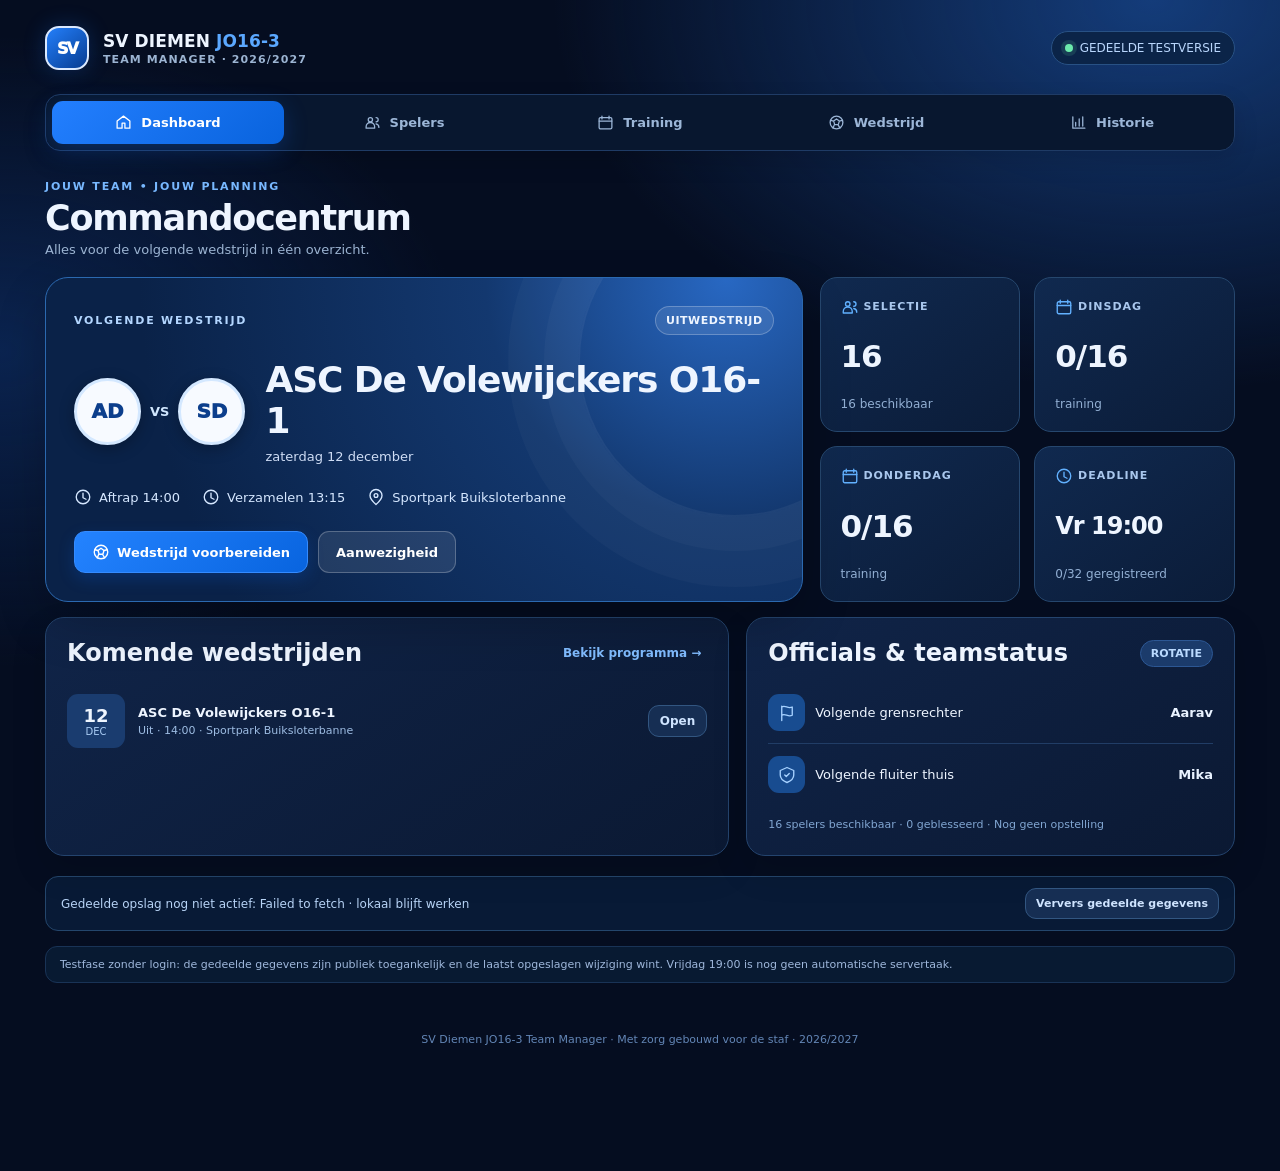
==== commit b0891398: "Integrate club crests and user-uploaded logos into dashboard, fixtures and downloadable parent poste" ====
--- a/index.html
+++ b/index.html
@@ -32,7 +32,7 @@
 @media(max-width:690px){.shell{padding:17px 13px 90px}.topbar{padding-bottom:15px}.identity strong{font-size:14px}.identity small{font-size:9px}.brand-mark{width:38px;height:38px;border-radius:11px}.sync-tag{font-size:10px;padding:8px}.nav{position:fixed;bottom:0;left:0;right:0;z-index:40;border-radius:16px 16px 0 0;margin:0;padding:8px 4px max(8px,env(safe-area-inset-bottom));background:#081932f5;backdrop-filter:blur(15px);box-shadow:0 -8px 36px #0007}.nav button{font-size:9px;gap:5px;flex-direction:column;padding:9px 2px}.nav .ico{width:20px;height:20px}.match-spotlight{padding:21px;min-height:295px}.staff-mini{width:65px;height:65px}.spot-main{gap:12px;margin:26px 0 17px}.spot-main h2{font-size:23px}.grid4{grid-template-columns:repeat(2,minmax(0,1fr));gap:9px}.statcard{min-height:115px;padding:14px}.statcard strong{font-size:26px}.panel,.module{padding:15px;border-radius:15px}.heading{align-items:start}.heading h1{font-size:27px}.fields{grid-template-columns:repeat(2,minmax(0,1fr));gap:12px}.att-row{grid-template-columns:minmax(86px,1fr) auto auto;gap:7px}.att-row .player-name{gap:7px}.att-row .avatar{width:28px;height:28px;border-radius:9px;font-size:11px}.att-row .player-name strong{font-size:11px}.segment{padding:3px;gap:1px}.segment button{padding:7px 7px;font-size:10px}.fixture{grid-template-columns:49px minmax(0,1fr);gap:10px}.fixture .btn{grid-column:1/-1;width:100%}.fixture-date b{font-size:21px}.pitch{min-height:475px;padding:25px 5px}.shirt{width:34px;height:39px;font-size:14px}.pitch-player .player-label{font-size:9px;padding:4px 2px}.cloud-status{flex-wrap:wrap}.save-bar{bottom:70px}.toast{bottom:95px;right:12px}}
 @media(max-width:380px){.fields{grid-template-columns:1fr}.segment button{padding:6px 5px}.staff-mini{width:53px;height:53px}.spot-main h2{font-size:20px}}
 @media(prefers-reduced-motion:reduce){*,*:before,*:after{animation:none!important;transition:none!important}}
-.stat-player{margin-bottom:12px}.stat-player-top{display:flex;justify-content:space-between;gap:10px;font-size:12px;margin-bottom:6px;color:#c4ddfc}.stat-progress{height:6px;background:#1c3658;border-radius:50px;overflow:hidden}.stat-progress i{display:block;height:100%;background:linear-gradient(90deg,#176af1,#71b5ff);border-radius:50px} .time-event{grid-template-columns:120px minmax(0,1fr)}.time-event:not(:last-child):before{left:55px}.time-node{width:112px;min-height:50px;height:auto;text-align:center;padding:8px 7px;font-size:12px;line-height:1.25}@media(max-width:690px){.time-event{grid-template-columns:92px minmax(0,1fr);gap:8px}.time-event:not(:last-child):before{left:43px}.time-node{width:86px;min-height:54px;padding:7px 5px;font-size:11px}.swap{flex-wrap:wrap}} .parent-grid{display:grid;grid-template-columns:1fr minmax(280px,.82fr);gap:22px}.parent-grid .whatsapp{min-height:380px}.parent-grid canvas{width:100%;height:auto;border:1px solid #35629a;border-radius:17px;box-shadow:0 18px 40px #0005;background:#06152f}.parent-grid .row-title{min-height:27px}.parent-grid .row-title .muted{font-size:12px}@media(max-width:850px){.parent-grid{grid-template-columns:1fr}.parent-grid canvas{max-width:500px}} .match-availability{display:grid;grid-template-columns:repeat(4,minmax(0,1fr));gap:9px}.availability-item{background:#0a2144;border:1px solid #2b507e;border-radius:12px;padding:11px}.availability-item strong{display:block;margin:0 0 8px;font-size:12px}.availability-item select{background:#0b1a34;color:white;border:1px solid #315989;border-radius:9px;font-size:12px;padding:7px;width:100%}@media(max-width:850px){.match-availability{grid-template-columns:repeat(2,minmax(0,1fr))}}@media(max-width:460px){.match-availability{grid-template-columns:repeat(2,minmax(0,1fr));gap:6px}.availability-item{padding:8px}} </style></head><body>
+.stat-player{margin-bottom:12px}.stat-player-top{display:flex;justify-content:space-between;gap:10px;font-size:12px;margin-bottom:6px;color:#c4ddfc}.stat-progress{height:6px;background:#1c3658;border-radius:50px;overflow:hidden}.stat-progress i{display:block;height:100%;background:linear-gradient(90deg,#176af1,#71b5ff);border-radius:50px} .time-event{grid-template-columns:120px minmax(0,1fr)}.time-event:not(:last-child):before{left:55px}.time-node{width:112px;min-height:50px;height:auto;text-align:center;padding:8px 7px;font-size:12px;line-height:1.25}@media(max-width:690px){.time-event{grid-template-columns:92px minmax(0,1fr);gap:8px}.time-event:not(:last-child):before{left:43px}.time-node{width:86px;min-height:54px;padding:7px 5px;font-size:11px}.swap{flex-wrap:wrap}} .parent-grid{display:grid;grid-template-columns:1fr minmax(280px,.82fr);gap:22px}.parent-grid .whatsapp{min-height:380px}.parent-grid canvas{width:100%;height:auto;border:1px solid #35629a;border-radius:17px;box-shadow:0 18px 40px #0005;background:#06152f}.parent-grid .row-title{min-height:27px}.parent-grid .row-title .muted{font-size:12px}@media(max-width:850px){.parent-grid{grid-template-columns:1fr}.parent-grid canvas{max-width:500px}} .match-availability{display:grid;grid-template-columns:repeat(4,minmax(0,1fr));gap:9px}.availability-item{background:#0a2144;border:1px solid #2b507e;border-radius:12px;padding:11px}.availability-item strong{display:block;margin:0 0 8px;font-size:12px}.availability-item select{background:#0b1a34;color:white;border:1px solid #315989;border-radius:9px;font-size:12px;padding:7px;width:100%}@media(max-width:850px){.match-availability{grid-template-columns:repeat(2,minmax(0,1fr))}}@media(max-width:460px){.match-availability{grid-template-columns:repeat(2,minmax(0,1fr));gap:6px}.availability-item{padding:8px}} .team-crest{display:inline-flex;align-items:center;justify-content:center;position:relative;border-radius:50%;background:#f7faff;box-shadow:0 4px 15px #0004;flex-shrink:0;overflow:hidden;width:69px;height:69px;border:3px solid #d4e8ff}.team-crest img{display:block;width:100%;height:100%;object-fit:contain;padding:4px}.crest-fallback{color:#0c3e8c;font-weight:950;font-size:20px}.match-logos{display:flex;gap:4px;align-items:center}.match-logos:before{content:none}.match-logos .team-crest{width:67px;height:67px}.match-logos .vs-label{font-size:13px;color:#d2e8ff;font-weight:900;margin:0 5px}.fixture-details strong{display:flex;align-items:center;gap:8px}.fixture-details .team-crest{width:32px;height:32px;border-width:1px}.fixture-details .crest-fallback{font-size:9px}.fixture-details .team-crest img{padding:2px}.mini-team-crest{display:grid;place-items:center;width:33px;height:33px;border-radius:50%;background:white;overflow:hidden;flex-shrink:0}.mini-team-crest img{width:100%;height:100%;object-fit:contain;padding:3px}.mini-team-crest .crest-fallback{color:#1355a4;font-size:10px;font-weight:900}.crest-upload{display:grid;grid-template-columns:1fr 1fr;gap:8px;margin:12px 0}.crest-upload label{font-size:11px;color:#b1cfff;display:block}.crest-upload input{width:100%;font-size:11px;color:#b1cfff;max-width:100%;margin-top:5px}@media(max-width:650px){.match-logos .team-crest{width:49px;height:49px}.match-logos .vs-label{font-size:11px}.crest-upload{grid-template-columns:1fr}} </style></head><body>
 <svg aria-hidden="true" style="position:absolute;width:0;height:0;overflow:hidden" xmlns="http://www.w3.org/2000/svg">
 <symbol id="ic-home" viewBox="0 0 24 24"><path d="m3 10 9-7 9 7v10h-7v-7h-4v7H3z"/></symbol>
 <symbol id="ic-users" viewBox="0 0 24 24"><circle cx="9" cy="8" r="3"/><path d="M3 20v-2a6 6 0 0 1 12 0v2H3zM17 5a3 3 0 0 1 0 6m0 3a5 5 0 0 1 4 5"/></symbol>
@@ -60,7 +60,7 @@
 <div class="dashboard-layout">
 <section class="match-spotlight">
 <div class="spot-top"><span class="kicker" style="color:#b3d6ff">VOLGENDE WEDSTRIJD</span><span class="home-away" id="spotHome">THUIS / UIT</span></div>
-<div class="spot-main"><img class="staff-mini" src="./SV%20Diemen%20JO16-3%20Staff%20Badge.png" alt="Staff JO16-3"><div><h2 id="spotOpponent">Wedstrijd wordt geladen</h2><p id="spotDate">Selecteer een wedstrijd in het programma</p></div></div>
+<div class="spot-main"><div id="spotLogos" class="match-logos" aria-label="Clublogo's"></div><div><h2 id="spotOpponent">Wedstrijd wordt geladen</h2><p id="spotDate">Selecteer een wedstrijd in het programma</p></div></div>
 <div class="spot-metadata" id="spotMeta"></div>
 <div class="spot-footer"><button class="btn iconbtn" onclick="openNextMatch()"><svg class="ico"><use href="#ic-ball"/></svg>Wedstrijd voorbereiden</button><button class="btn secondary" onclick="tab('training')">Aanwezigheid</button></div>
 </section>
@@ -101,7 +101,7 @@
 <section class="module"><div class="row-title"><h2>Basiself • 4-3-3</h2><span class="count-pill">2 CONTROLEREND + 10</span></div><p class="pitch-hint">Tactiek: vier verdedigers, twee middenvelders achter de 10 en drie aanvallers.</p><div class="pitch" id="pitch"></div><h2 class="section-title" style="margin-top:20px">Wisselbank</h2><div id="bench"></div></section>
 <section class="module"><div class="row-title"><h2>Wisseltijdlijn</h2><span class="count-pill">20 min 1e helft · RUST · 20 min 2e helft</span></div><div class="timeline" id="subs"></div><h2 class="section-title" style="margin-top:24px">Officials</h2><div id="officials"></div><div class="actions"><button class="btn secondary" onclick="finishMatch()">Wedstrijd afronden & minuten vastleggen</button></div><p class="caption">Speelminuten tellen pas mee wanneer je de wedstrijd afrondt.</p></section>
 </div>
-<section class="module" style="margin-top:17px"><div class="row-title"><h2>Wedstrijdbericht voor ouders</h2><span class="count-pill">WHATSAPP</span></div><div class="parent-grid"><div><div class="row-title"><span class="muted">Kopieerklaar voor WhatsApp</span><span class="count-pill" id="weatherBadge">WEER OPHALEN</span></div><div id="message" class="whatsapp"></div><div class="actions"><button class="btn" onclick="copyMessage()">Kopieer WhatsApp-tekst</button><button class="btn secondary" onclick="copyMapsLink()">Google Maps-route</button></div></div><div><div class="row-title"><span class="muted">Automatische wedstrijdposter</span><span class="count-pill">1080 × 1350 PNG</span></div><canvas id="parentPoster" width="1080" height="1350" aria-label="Wedstrijdposter van SV Diemen JO16-3"></canvas><div class="actions"><button class="btn" onclick="copyPoster()">Kopieer afbeelding</button><button class="btn secondary" onclick="downloadPoster()">Download PNG</button></div><p class="caption">Kopieer de afbeelding naar WhatsApp, of download hem als PNG. Voeg voor de route de tekst met Google Maps-link toe.</p></div></div></section>
+<section class="module" style="margin-top:17px"><div class="row-title"><h2>Wedstrijdbericht voor ouders</h2><span class="count-pill">WHATSAPP</span></div><div class="parent-grid"><div><div class="row-title"><span class="muted">Kopieerklaar voor WhatsApp</span><span class="count-pill" id="weatherBadge">WEER OPHALEN</span></div><div id="message" class="whatsapp"></div><div class="actions"><button class="btn" onclick="copyMessage()">Kopieer WhatsApp-tekst</button><button class="btn secondary" onclick="copyMapsLink()">Google Maps-route</button></div></div><div><div class="row-title"><span class="muted">Automatische wedstrijdposter</span><span class="count-pill">1080 × 1350 PNG</span></div><canvas id="parentPoster" width="1080" height="1350" aria-label="Wedstrijdposter van SV Diemen JO16-3"></canvas><div class="crest-upload"><label>SV Diemen logo<input type="file" accept="image/png,image/jpeg,image/webp" onchange="uploadCrest('diemen',event)"></label><label>Tegenstander logo<input type="file" accept="image/png,image/jpeg,image/webp" onchange="uploadCrest('opponent',event)"></label></div><div class="actions"><button class="btn" onclick="copyPoster()">Kopieer afbeelding</button><button class="btn secondary" onclick="downloadPoster()">Download PNG</button></div><p class="caption">De poster bevat logo’s, officials, veld, aftrap, verzamelen en (indien beschikbaar) het weer. Google Maps staat als klikbare link in het WhatsApp-bericht. Als een logo ontbreekt, kun je het hier uploaden.</p></div></div></section>
 </section>
 <section id="history" class="pane">
 <div class="heading"><div><span class="kicker">TERUGKIJKEN & LEREN</span><h1>Wedstrijdhistorie</h1><p>Speelminuten, officials en betrouwbare back-ups.</p></div></div>
@@ -112,6 +112,7 @@
 <footer>SV Diemen JO16-3 Team Manager · Met zorg gebouwd voor de staf · 2026/2027</footer>
 <div id="toast" class="toast" role="status" aria-live="polite"></div>
 </div>
+<script src="./club-logos.js"></script>
 <script src="./parent-message.js"></script>
 <script src="./lineup-engine.js"></script>
 <script>
@@ -198,7 +199,7 @@
 function renderOverview(){
  const n=nextFixture(),selected=s.match;
  document.getElementById('spotHome').textContent=n?(n.home==='home'?'THUISWEDSTRIJD':'UITWEDSTRIJD'):'PROGRAMMA';
- document.getElementById('spotOpponent').textContent=n?n.opponent:'Nog geen wedstrijden gepland';
+ document.getElementById('spotOpponent').textContent=n?n.opponent:'Nog geen wedstrijden gepland';const spot=document.getElementById('spotLogos');if(spot&&n){spot.innerHTML=(n.home==='home'?JO163Logos.imageHtml('SV Diemen',s)+('<span class="vs-label">VS</span>')+JO163Logos.imageHtml(n.opponent,s):JO163Logos.imageHtml(n.opponent,s)+('<span class="vs-label">VS</span>')+JO163Logos.imageHtml('SV Diemen',s));}
  document.getElementById('spotDate').textContent=n?formatDate(n.date):'Voeg eerst een wedstrijd toe';
  document.getElementById('spotMeta').innerHTML=n?'<span>'+icon('clock')+' Aftrap '+esc(n.kickoff)+'</span><span>'+icon('clock')+' Verzamelen '+esc(n.meeting||meetingBefore(n.kickoff))+'</span><span>'+icon('location')+' '+esc(n.venue||'Locatie volgt')+'</span>':'';
  const up=fixturesSorted().filter(f=>f.date>=today()).slice(0,4);
@@ -242,7 +243,7 @@
  const rows=fixturesSorted();
  document.getElementById('fixtureList').innerHTML=rows.map(f=>{
  const d=new Date(f.date+'T12:00:00'),selected=s.match.date===f.date&&s.match.opponent===f.opponent;
- return '<div class="fixture '+(selected?'current':'')+'"><div class="fixture-date"><b>'+d.getDate()+'</b><small>'+d.toLocaleDateString('nl-NL',{month:'short'})+'</small></div><div class="fixture-details"><span class="home-away">'+(f.home==='home'?'THUIS':'UIT')+'</span><strong>'+esc(f.home==='home'?'SV Diemen JO16-3 — '+f.opponent:f.opponent+' — SV Diemen JO16-3')+'</strong><small>'+icon('clock')+' '+esc(f.kickoff)+' · '+icon('location')+' '+esc(f.venue||'Locatie volgt')+'</small></div><button class="btn '+(selected?'secondary':'')+' compact" onclick="selectFixture(\''+f.date+'\')">'+(selected?'Geselecteerd':'Selecteer')+'</button></div>';
+ return '<div class="fixture '+(selected?'current':'')+'"><div class="fixture-date"><b>'+d.getDate()+'</b><small>'+d.toLocaleDateString('nl-NL',{month:'short'})+'</small></div><div class="fixture-details"><span class="home-away">'+(f.home==='home'?'THUIS':'UIT')+'</span><strong>'+JO163Logos.imageHtml(f.opponent,s)+esc(f.home==='home'?'SV Diemen JO16-3 — '+f.opponent:f.opponent+' — SV Diemen JO16-3')+'</strong><small>'+icon('clock')+' '+esc(f.kickoff)+' · '+icon('location')+' '+esc(f.venue||'Locatie volgt')+'</small></div><button class="btn '+(selected?'secondary':'')+' compact" onclick="selectFixture(\''+f.date+'\')">'+(selected?'Geselecteerd':'Selecteer')+'</button></div>';
  }).join('');
 };
 function renderMatchSummary(){
@@ -377,6 +378,7 @@
 render=function(){renderRoster();renderAttendance();renderFixtures();renderMatchForm();renderStats();renderGenerated();renderHistory()};
 
 
+let parentLogos=[],parentLogoKey='',parentLogoPromise=null;
 let parentWeather=null,parentWeatherKey="",parentWeatherFetched=0,parentWeatherPromise=null;
 function parentKey(){const m=s.match;return [m.date,m.venue,m.home,m.opponent].join('|')}
 function updateParentView(){
@@ -388,7 +390,7 @@
  const badge=document.getElementById('weatherBadge');
  if(badge)badge.textContent=applicable?'WEER BESCHIKBAAR':'WEER OPTIONEEL';
  const poster=document.getElementById('parentPoster');
- if(poster)JO163Parent.drawPoster(poster,s,applicable);
+ if(poster)JO163Parent.drawPoster(poster,s,applicable,parentLogoKey===current?parentLogos:[]);
 }
 async function refreshWeather(){
  const m=s.match,key=parentKey();
@@ -406,7 +408,9 @@
  parentWeatherPromise={key,promise:request};
  await request;
 }
-function refreshParent(){updateParentView();refreshWeather()}
+function refreshParent(){updateParentView();refreshWeather();refreshCrests()}
+async function refreshCrests(){const key=parentKey();if(!s.match?.date)return;if(key===parentLogoKey)return;if(parentLogoPromise?.key===key)return parentLogoPromise.promise;const promise=(async()=>{const loaded=await JO163Logos.drawAssets(s);if(parentKey()===key){parentLogos=loaded;parentLogoKey=key;updateParentView()}})();parentLogoPromise={key,promise};return promise}
+async function uploadCrest(kind,event){const file=event.target.files?.[0];if(!file)return;if(!file.type.startsWith('image/'))return showToast('Gebruik een PNG, JPG of WebP');if(file.size>5000000)return showToast('Afbeelding is te groot');try{const data=await new Promise((resolve,reject)=>{const reader=new FileReader();reader.onload=()=>resolve(reader.result);reader.onerror=reject;reader.readAsDataURL(file)});const img=await JO163Logos.getImage(data);if(!img)throw Error('Kan afbeelding niet openen');const cv=document.createElement('canvas');cv.width=280;cv.height=280;const c=cv.getContext('2d');c.clearRect(0,0,280,280);const scale=Math.min(270/img.naturalWidth,270/img.naturalHeight);const w=img.naturalWidth*scale,hh=img.naturalHeight*scale;c.drawImage(img,(280-w)/2,(280-hh)/2,w,hh);const encoded=cv.toDataURL('image/webp',.86);s.clubLogos ||= {};s.clubLogos[kind==='diemen'?'diemen':s.match.opponent]=encoded;save();parentLogoKey='';refreshCrests();renderOverview();renderFixtures();showToast('Clublogo opgeslagen voor alle apparaten')}catch(error){showToast('Clublogo verwerken mislukt')}}
 makeMessage=function(){return JO163Parent.makeMessage(s,parentWeatherKey===parentKey()?parentWeather:null)};
 copyMessage=async function(){
  if(!s.match?.date)return showToast('Selecteer eerst een wedstrijd');
@@ -417,9 +421,10 @@
  if(!url)return showToast('Voer eerst een sportpark of locatie in');
  navigator.clipboard?.writeText(url).then(()=>showToast('Google Maps-link gekopieerd')).catch(()=>window.open(url,'_blank','noopener,noreferrer'));
 }
-function posterBlob(){return new Promise((resolve,reject)=>{
+async function posterBlob(){return new Promise(async(resolve,reject)=>{
  const c=document.getElementById('parentPoster');if(!c)return reject(Error('Geen poster'));
- JO163Parent.drawPoster(c,s,parentWeatherKey===parentKey()?parentWeather:null);
+ await refreshCrests();
+ JO163Parent.drawPoster(c,s,parentWeatherKey===parentKey()?parentWeather:null,parentLogos);
  c.toBlob(blob=>blob?resolve(blob):reject(Error('Geen afbeelding')),'image/png');
 })}
 function downloadBlob(blob){const a=document.createElement('a');const url=URL.createObjectURL(blob);a.href=url;a.download='JO16-3-matchday-'+(s.match.date||'wedstrijd')+'.png';a.click();setTimeout(()=>URL.revokeObjectURL(url),3000)}
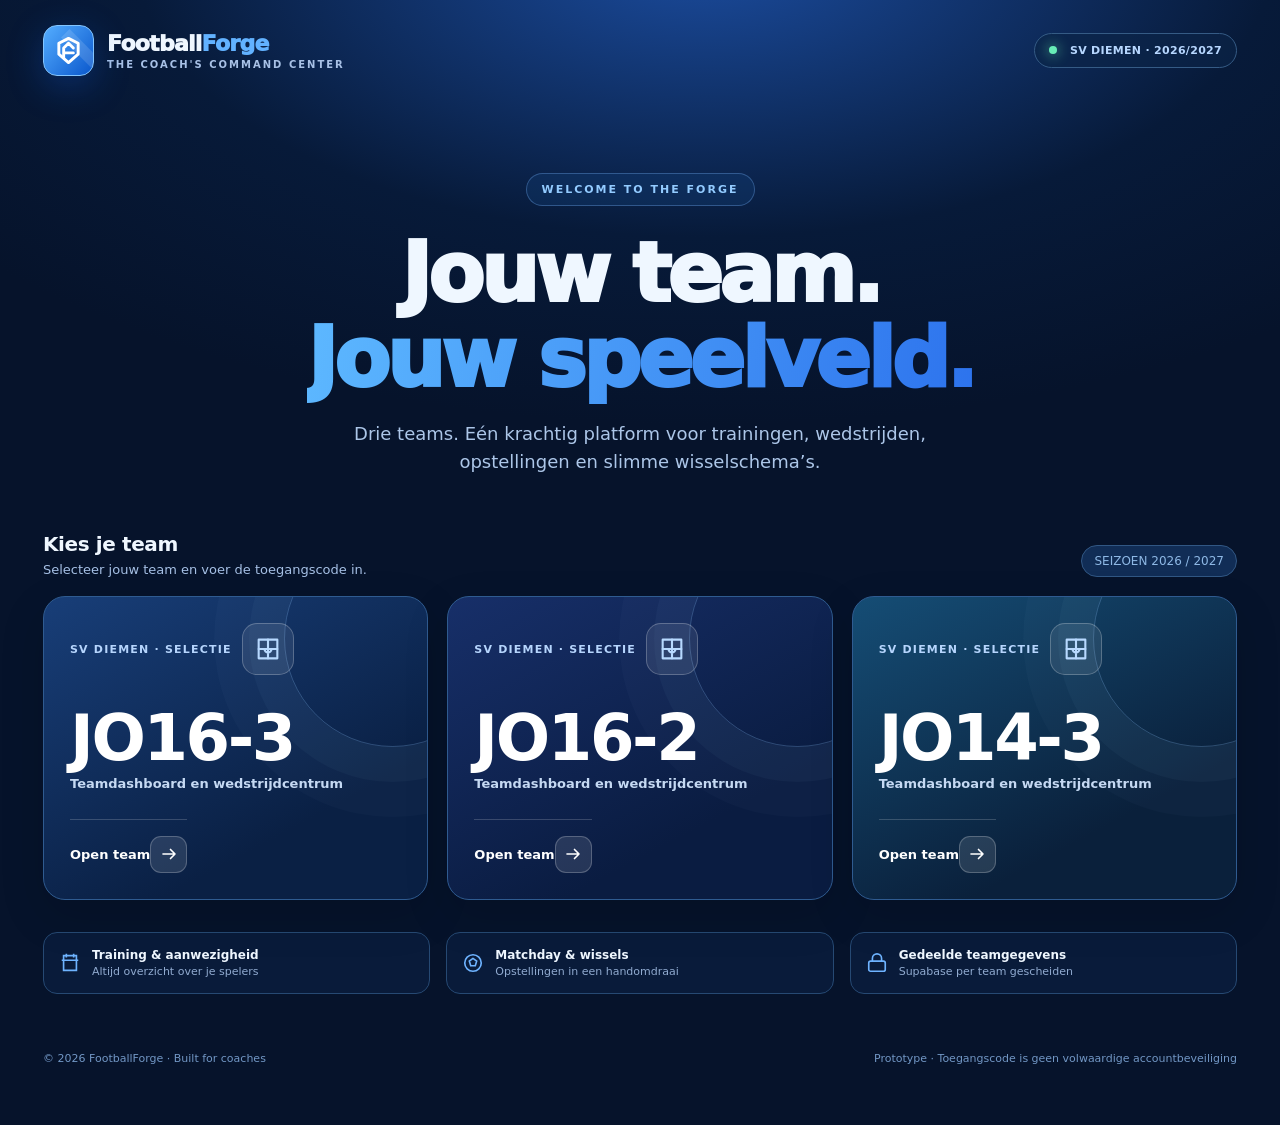
==== commit e7667e01: "Launch FootballForge landing with three team choices and PIN 1111 gate" ====
--- a/index.html
+++ b/index.html
@@ -1,498 +1,81 @@
 <!doctype html>
-<html lang="nl"><head><meta charset="utf-8"><meta name="viewport" content="width=device-width,initial-scale=1">
-<title>SV Diemen • JO16-3 Team Manager</title>
+<html lang="nl">
+<head>
+<meta charset="utf-8">
+<meta name="viewport" content="width=device-width,initial-scale=1">
+<meta name="theme-color" content="#06132b">
+<meta name="description" content="FootballForge – het commandocentrum voor jeugdvoetbalteams van SV Diemen.">
+<title>FootballForge | Kies jouw team</title>
 <style>
-:root{font-family:Inter,system-ui,-apple-system,Segoe UI,sans-serif;color:#f3f7fc;background:#050f24;color-scheme:dark}*{box-sizing:border-box}body{margin:0}button,input,select,textarea{font:inherit}button{cursor:pointer}a{color:#b5e8ff}.shell{max-width:1160px;margin:auto;padding:24px}.top{display:flex;align-items:center;justify-content:space-between;gap:14px;flex-wrap:wrap;margin-bottom:24px}.brand{display:flex;align-items:center;gap:12px}.crest{width:52px;height:58px;background:#0868e9;color:#fff;clip-path:polygon(0 0,100% 0,100% 72%,50% 100%,0 72%);display:grid;place-items:center;font-weight:1000;font-size:21px}.muted{color:#9db2c5;font-size:13px}.title{font-size:23px;font-weight:850;letter-spacing:-.5px}.badge{background:#183a3c;color:#9ff0bb;border:1px solid #316954;padding:7px 10px;border-radius:18px;font-size:12px}.nav{display:flex;gap:7px;overflow-x:auto;margin-bottom:24px}.nav button{border:1px solid #294355;background:#10293c;color:#b4c9d7;padding:12px 17px;border-radius:10px;font-weight:700;white-space:nowrap}.nav button.active{background:#0868e9;color:#fff;border-color:#0868e9}.pane{display:none}.pane.active{display:block}.grid{display:grid;grid-template-columns:repeat(3,1fr);gap:15px}.panel{background:#102437;border:1px solid #254257;border-radius:16px;padding:20px;margin-bottom:16px}.panel h2{margin:0 0 14px;font-size:18px}.metric{font-size:33px;font-weight:850;margin:8px 0}.eyebrow{color:#9cb1c3;text-transform:uppercase;letter-spacing:1.1px;font-size:11px;font-weight:800}label{display:flex;flex-direction:column;gap:6px;color:#c9d7e5;font-size:13px;font-weight:600}input,select,textarea{min-width:0;width:100%;background:#071a2b;border:1px solid #355064;border-radius:9px;color:white;padding:11px}input[type=checkbox]{width:18px;height:18px;accent-color:#0968f2}.fields{display:grid;grid-template-columns:repeat(3,1fr);gap:12px;margin-bottom:15px}.btn{background:#0968f2;color:#fff;border:0;border-radius:10px;font-weight:800;padding:11px 15px}.btn.secondary{background:#1d3a4f;color:#eff6fc;border:1px solid #36566a}.btn.danger{background:#482a32;color:#ffb7bd}.actions{display:flex;gap:9px;flex-wrap:wrap;margin-top:15px}.tablewrap{overflow-x:auto}table{border-collapse:collapse;width:100%;min-width:660px}th,td{padding:12px 8px;border-bottom:1px solid #294356;text-align:left;font-size:13px}th{color:#9fb4c5;font-size:11px;text-transform:uppercase;letter-spacing:.7px}td select,td input{padding:8px}.short{max-width:145px}.notice{border:1px solid #2868bd;background:#102a55;color:#bbd9ff;border-radius:11px;padding:12px 15px;font-size:13px;margin-bottom:16px}.pitch{background:repeating-linear-gradient(0deg,#14503e 0,#14503e 72px,#175a44 72px,#175a44 144px);border:2px solid #86a99c;border-radius:12px;padding:23px 10px;min-height:455px;position:relative;display:flex;flex-direction:column;justify-content:space-between;gap:15px}.pitch:before{content:"";position:absolute;inset:14px;border:1px solid #ffffff55;pointer-events:none}.pitch:after{content:"";position:absolute;top:50%;left:50%;width:86px;height:86px;border:1px solid #ffffff55;border-radius:50%;transform:translate(-50%,-50%);pointer-events:none}.line{display:flex;justify-content:space-around;gap:4px;position:relative;z-index:1}.player{background:#075cc5;color:#fff;border-radius:9px;padding:8px 5px;min-width:68px;max-width:120px;flex:1;text-align:center;font-size:12px;font-weight:900;box-shadow:0 3px 6px #0004;overflow-wrap:anywhere}.player span{display:block;font-size:10px;opacity:.75}.two{display:grid;grid-template-columns:1.05fr .95fr;gap:15px}.slot{background:#17364b;border-radius:9px;padding:12px;margin-bottom:9px;font-size:13px}.slot strong{color:#7fb5ff}.whatsapp{white-space:pre-wrap;background:#0c1c2b;border:1px solid #335469;border-radius:12px;padding:16px;font-size:14px;line-height:1.65}.caption{color:#94adbf;font-size:12px;line-height:1.6}.status{padding:5px 8px;border-radius:8px;background:#25445a;font-size:12px}.kpi{color:#f6d651;font-weight:800}.inline{display:flex;align-items:center;gap:8px;flex-direction:row}.empty{color:#a8bfcc;padding:16px;background:#0a1b2d;border-radius:9px}footer{padding:28px 0;color:#7992a8;font-size:12px}@media(max-width:750px){.shell{padding:14px}.grid,.two,.fields{grid-template-columns:1fr}.panel{padding:15px}.title{font-size:19px}.nav button{padding:10px 12px}.player{min-width:0;font-size:10px;padding:7px 2px}.player span{font-size:9px}.pitch{min-height:380px}table{min-width:550px}}
-</style><style id="svdiemen-v2">
-:root{--club-blue:#0868e9;--club-navy:#05122c;--club-white:#fff}body{background:radial-gradient(circle at 85% 0%,#103a82 0,transparent 33%),#050f24}.shell{max-width:1150px}.top{border-bottom:1px solid #1d4171;padding-bottom:17px}.crest{background:#0868e9;outline:2px solid #fff;outline-offset:2px}.panel{background:linear-gradient(145deg,#10264a,#0b1b37);border-color:#224579;box-shadow:0 8px 22px #0002}.panel h2{color:white}.nav{background:#071a37;padding:8px;border-radius:14px;border:1px solid #234b86}.nav button{flex:1;background:transparent;border-color:transparent}.nav button.active{background:#0968f2;color:white}.welcome{display:flex;align-items:center;justify-content:space-between;gap:24px;background:radial-gradient(circle at 78% 30%,#174eab,#0b224d 58%,#081830);border:1px solid #2661af;border-radius:20px;padding:26px 36px;margin-bottom:20px;overflow:hidden}.welcome h1{font-size:clamp(32px,5vw,56px);margin:9px 0 4px;font-weight:950;letter-spacing:-1.5px}.welcome h1 span{display:block;font-size:clamp(15px,2.4vw,23px);letter-spacing:4px;color:#89baff}.welcome p{color:#c8daed;margin:12px 0}.welcome-badge{width:230px;height:230px;flex:none;border:7px solid white;box-shadow:0 0 0 5px #085ef0,0 0 50px #1264f799;border-radius:50%;display:flex;align-items:center;justify-content:center;flex-direction:column;background:radial-gradient(circle at center,#175ec9,#071638 70%);transform:rotate(-3deg);text-align:center}.welcome-badge strong{font-size:37px}.welcome-badge span{font-size:23px;font-weight:900;letter-spacing:4px}.welcome-names{font-size:10px;font-weight:800;letter-spacing:1px}.welcome-ball{font-size:47px}.metric{color:white}.btn{background:#0968f2;box-shadow:0 4px 12px #0653b744}.btn.secondary{background:#183665}.pitch{border-color:#b3d0ec}.player{background:#0968ef;color:white}.notice{background:#10254b;border-color:#27559a;color:#b8d8ff}@media(max-width:650px){.welcome{padding:19px;gap:10px}.welcome-badge{width:112px;height:112px;border-width:4px;box-shadow:0 0 0 2px #0868e9}.welcome-badge strong{font-size:19px}.welcome-badge span{font-size:11px;letter-spacing:1px}.welcome-ball{font-size:25px}.welcome-names{font-size:6px}.welcome h1{font-size:30px}.nav{position:sticky;bottom:8px;z-index:10;box-shadow:0 9px 30px #0009}.nav button{font-size:12px;padding:10px 5px}.welcome .actions{gap:5px}.welcome .btn{font-size:11px;padding:8px}} 
- .staff-logo{width:min(270px,40%);aspect-ratio:1/1;height:auto;object-fit:cover;object-position:center;border-radius:50%;clip-path:circle(49% at 50% 50%);flex-shrink:0;filter:none;box-shadow:none;mix-blend-mode:normal}@media(max-width:650px){.staff-logo{width:39%;max-width:150px}}  .fixtures{display:grid;gap:10px}.fixture{display:flex;align-items:center;justify-content:space-between;gap:14px;background:#0a1e40;border:1px solid #31568a;border-radius:13px;padding:14px}.fixture.current{border-color:#4897ff;background:#13356e}.fixture-date{font-weight:900;color:#d9e9ff;min-width:80px}.fixture-details{flex:1;min-width:0}.fixture-details strong{display:block;font-size:14px}.fixture-details small{display:block;margin-top:5px;color:#a3c3e7}.fixture .btn{white-space:nowrap}@media(max-width:550px){.fixture{flex-wrap:wrap}.fixture .btn{width:100%}} .cloud-status{display:flex;gap:15px;align-items:center;justify-content:space-between;padding:12px 16px;border:1px solid #245b92;border-radius:12px;background:#0a2549;margin:0 0 14px;font-size:13px;color:#bedbff}.cloud-status .btn{font-size:12px;padding:8px 11px;white-space:nowrap}@media(max-width:620px){.cloud-status{flex-wrap:wrap}} </style>
-<style id="premium-design-v3">
-:root{font-family:Inter,ui-sans-serif,system-ui,-apple-system,BlinkMacSystemFont,"Segoe UI",sans-serif;background:#050d20;color:#eef5ff;color-scheme:dark;--bg:#050d20;--card:#0d1d3b;--card2:#10264a;--line:#223e69;--blue:#1875fa;--blue2:#4ba1ff;--muted:#9cb4d2;--white:#f8fbff}
-*{box-sizing:border-box}body{margin:0;background:radial-gradient(ellipse 55% 460px at 90% 0%,#143c7a 0%,transparent 85%),radial-gradient(ellipse 40% 350px at 0% 30%,#0b2450 0%,transparent 90%),#050d20;min-height:100vh}body:before{content:"";position:fixed;inset:0;pointer-events:none;opacity:.12;background-image:linear-gradient(#8dcaff 1px,transparent 1px),linear-gradient(90deg,#8dcaff 1px,transparent 1px);background-size:72px 72px;mask-image:linear-gradient(to bottom,#0002,transparent 40%);z-index:-1}
-button,input,select,textarea{font:inherit}button{cursor:pointer;transition:background .18s,transform .18s,border-color .18s}button:hover{transform:translateY(-1px)}button:focus-visible,input:focus-visible,select:focus-visible{outline:2px solid #76b6ff;outline-offset:2px}
-.shell{max-width:1250px;margin:auto;padding:26px 30px 95px}.topbar{display:flex;align-items:center;justify-content:space-between;gap:18px;padding:0 0 24px}.identity{display:flex;align-items:center;gap:14px}.brand-mark{height:44px;width:44px;border:2px solid #dae9ff;border-radius:14px;background:linear-gradient(140deg,#247ffa,#063c92);display:grid;place-items:center;font-weight:1000;color:white;letter-spacing:-2px;box-shadow:0 0 22px #1875fa3b}.identity strong{font-size:17px;letter-spacing:.1px}.identity small{display:block;color:var(--muted);font-size:11px;letter-spacing:1.1px;margin-top:2px;font-weight:750}.top-tools{display:flex;align-items:center;gap:10px}.live-dot{display:inline-block;width:8px;height:8px;border-radius:50%;background:#6beaac;box-shadow:0 0 0 4px #6beaac22;margin-right:7px}.sync-tag{border:1px solid #285184;background:#0b2448;border-radius:100px;padding:9px 13px;font-size:12px;color:#b9d6fc}
-.nav{position:relative;display:flex;gap:4px;padding:6px;background:#08172f;border:1px solid #1f3b65;border-radius:15px;margin:0 0 24px;overflow:visible;box-shadow:0 10px 25px #0002}.nav button{flex:1;border:0;background:transparent;color:#9cb6d7;display:flex;align-items:center;justify-content:center;gap:9px;padding:13px 12px;border-radius:11px;font-size:13px;font-weight:800}.nav button.active{color:white;background:linear-gradient(135deg,#237fff,#0963dd);box-shadow:0 7px 24px #166cfb3f}.nav .ico{width:17px;height:17px}
-.pane{display:none}.pane.active{display:block;animation:rise .23s ease-out}@keyframes rise{from{opacity:.45;transform:translateY(7px)}to{opacity:1;transform:none}}
-.kicker{font-size:11px;letter-spacing:1.8px;text-transform:uppercase;font-weight:900;color:#78b8ff}.heading{display:flex;align-items:end;justify-content:space-between;gap:12px;margin:0 0 20px}.heading h1{font-size:clamp(25px,3vw,35px);line-height:1.1;letter-spacing:-1.3px;margin:5px 0 3px}.heading p{color:var(--muted);margin:4px 0 0;font-size:13px}.section-title{font-size:17px;font-weight:850;letter-spacing:-.3px;margin:0 0 15px}.panel,.module{background:linear-gradient(147deg,#102448 0%,#0b1933 100%);border:1px solid #24446e;border-radius:19px;padding:21px;box-shadow:0 15px 35px #0002}.panel h2{margin:0 0 15px;font-size:17px}.muted{color:var(--muted);font-size:13px}.small{font-size:12px}.btn{background:linear-gradient(135deg,#2483ff,#0864df);color:#fff;border:1px solid #348bff;font-weight:850;border-radius:11px;padding:11px 17px;box-shadow:0 6px 16px #0660e53b;font-size:13px}.btn.secondary{background:#162e53;color:#cfe4ff;border:1px solid #325681;box-shadow:none}.btn.danger{background:#462536;border-color:#88475e;color:#ffcbd1}.btn.ghost{background:transparent;border:1px solid #375780;box-shadow:none}.btn.compact{padding:8px 11px;font-size:12px}.btn:disabled{opacity:.45;cursor:not-allowed}.actions{display:flex;gap:9px;align-items:center;flex-wrap:wrap;margin-top:14px}.iconbtn{display:inline-flex;align-items:center;gap:7px}
-.ico{width:18px;height:18px;stroke:currentColor;stroke-width:1.8;fill:none;stroke-linecap:round;stroke-linejoin:round;vertical-align:middle;flex-shrink:0}.ico.big{width:25px;height:25px}
-.dashboard-layout{display:grid;grid-template-columns:minmax(0,1.55fr) minmax(300px,.85fr);gap:17px}.match-spotlight{position:relative;overflow:hidden;padding:28px;min-height:310px;background:radial-gradient(circle at 90% 0%,#2868c3 0%,#13386f 32%,#0a2248 78%);border:1px solid #2b69b0;border-radius:23px;box-shadow:0 21px 50px #0003}.match-spotlight:after{content:"";position:absolute;right:-90px;top:-75px;width:310px;height:310px;border:2px solid #ffffff0d;border-radius:50%;box-shadow:0 0 0 34px #ffffff07,0 0 0 70px #ffffff06}.spot-top{display:flex;align-items:center;justify-content:space-between;position:relative;z-index:1}.home-away{padding:7px 10px;border:1px solid #ffffff3d;background:#ffffff19;border-radius:100px;font-size:11px;font-weight:900;letter-spacing:.5px}.spot-main{position:relative;z-index:1;display:flex;align-items:center;gap:20px;margin:24px 0}.staff-mini{height:93px;width:93px;object-fit:cover;clip-path:circle(48%);flex:none}.spot-main h2{font-size:clamp(22px,3.2vw,36px);letter-spacing:-1.1px;line-height:1.16;margin:0 0 7px}.spot-main p{color:#cfddf5;font-size:13px;margin:0}.spot-metadata{display:flex;flex-wrap:wrap;gap:11px 22px;position:relative;z-index:1;color:#d5e7ff;font-size:13px}.spot-metadata span{display:flex;align-items:center;gap:7px}.spot-footer{display:flex;gap:10px;margin-top:25px;position:relative;z-index:1;flex-wrap:wrap}.spot-footer .btn.secondary{background:#ffffff18;border-color:#ffffff3d;color:white}
-.grid4{display:grid;grid-template-columns:repeat(2,minmax(0,1fr));gap:14px}.statcard{background:linear-gradient(145deg,#10294f,#0b1c38);border:1px solid #26476e;border-radius:17px;padding:20px;display:flex;flex-direction:column;justify-content:space-between;min-height:142px}.stat-label{font-size:11px;color:#a9c7ed;text-transform:uppercase;letter-spacing:1px;font-weight:850}.statcard strong{font-size:31px;letter-spacing:-1px;line-height:1.2}.stat-note{color:#92afd3;font-size:12px}.statcard .ico{color:#62b1ff}.block-head{display:flex;justify-content:space-between;align-items:center;gap:10px;margin:25px 0 12px}.block-head h2{font-size:17px;margin:0}.mini-link{color:#81bcff;background:none;border:0;font-weight:750;font-size:12px}.dashboard-bottom{display:grid;grid-template-columns:1.4fr 1fr;gap:17px;margin-top:15px}.upcoming-row{display:flex;align-items:center;gap:13px;border-bottom:1px solid #223d63;padding:12px 0}.upcoming-row:last-child{border:0}.daybox{flex:none;background:#1a3c6f;border-radius:11px;width:58px;min-height:54px;text-align:center;padding:7px 3px;display:flex;flex-direction:column;justify-content:center}.daybox b{font-size:18px}.daybox span{font-size:10px;text-transform:uppercase;color:#aacdf5}.upcoming-row-main{flex:1;min-width:0}.upcoming-row-main strong{font-size:13px;display:block;overflow:hidden;text-overflow:ellipsis;white-space:nowrap}.upcoming-row-main small{display:block;font-size:11px;color:#9ebde3;margin-top:4px}.official-line{display:flex;align-items:center;justify-content:space-between;padding:12px 0;border-bottom:1px solid #213d66;gap:10px;font-size:13px}.official-line:last-child{border:0}.official-line strong{color:#e8f2ff}.circle-icon{width:37px;height:37px;border-radius:11px;display:grid;place-items:center;background:#184c90;color:#a6d1ff}.official-left{display:flex;align-items:center;gap:10px}.official-rot{margin-top:11px;color:#81a6d2;line-height:1.65;font-size:11px}
-.cloud-status{display:flex;justify-content:space-between;align-items:center;gap:12px;background:#081a36;border:1px solid #24466c;border-radius:13px;padding:11px 15px;margin:20px 0 15px;color:#b7d3f6;font-size:12px}.cloud-status .actions{margin:0}.cloud-status .btn{padding:8px 10px;font-size:11px}.notice{padding:11px 14px;border-radius:12px;color:#9fb8dc;background:#081a32;border:1px solid #193356;font-size:11px;margin-bottom:20px}
-.two-col{display:grid;grid-template-columns:minmax(0,1fr) minmax(0,1fr);gap:17px}.row-title{display:flex;align-items:center;justify-content:space-between;gap:10px;margin-bottom:15px}.row-title h2{margin:0}.count-pill{font-size:11px;color:#badaff;background:#1b3b6b;border:1px solid #2c5794;border-radius:100px;padding:6px 10px;font-weight:800}.segment{display:inline-flex;gap:4px;padding:4px;border:1px solid #2d4d72;border-radius:12px;background:#081c38}.segment button{background:transparent;border:0;border-radius:8px;color:#b4c7e0;padding:8px 10px;font-size:11px;font-weight:800}.segment button.selected{background:#267ded;color:white}.segment button.no.selected{background:#7f334a}.segment button.unknown.selected{background:#364c6d}.att-row{display:grid;grid-template-columns:minmax(110px,1fr) auto auto;align-items:center;gap:13px;padding:13px 0;border-top:1px solid #233f67}.player-name{display:flex;align-items:center;gap:10px;min-width:0}.player-name strong{font-size:13px}.avatar{width:36px;height:36px;border-radius:12px;display:grid;place-items:center;background:#194a92;color:#bde1ff;font-weight:900;font-size:14px;flex-shrink:0}.att-day small{display:block;font-size:10px;color:#8bb7ed;margin:0 0 5px;text-align:center;font-weight:800;letter-spacing:.5px}.att-row.is-injured .player-name strong{color:#ffb6b9}.save-bar{position:sticky;bottom:8px;z-index:5;background:#092346eb;backdrop-filter:blur(18px);border:1px solid #2c5890;border-radius:13px;display:flex;align-items:center;justify-content:space-between;gap:12px;padding:11px 14px;margin-top:15px;color:#bbd6fa;font-size:12px}
-.roster-grid{display:grid;grid-template-columns:repeat(2,minmax(0,1fr));gap:12px}.roster-item{display:grid;grid-template-columns:44px minmax(0,1fr);gap:10px;padding:14px;border:1px solid #274977;border-radius:15px;background:#0b1d3b}.roster-fields{display:grid;grid-template-columns:minmax(0,1fr) 66px;gap:9px}.roster-fields .wide{grid-column:1/-1}.roster-item label,.fields label{font-size:11px;font-weight:800;color:#9abfe9;display:flex;flex-direction:column;gap:6px}.roster-item input,.fields input,.fields select,.fields textarea{background:#07172f;border:1px solid #2d507e;color:#e7f3ff;padding:10px;border-radius:10px;width:100%;min-width:0;font-size:13px}.checkboxline{display:flex;align-items:center;gap:7px;color:#b9d4f7;font-size:12px;margin-top:5px}.checkboxline input{width:17px;height:17px;accent-color:#277cfc}.roster-item .actions{margin:4px 0 0}.roster-item .actions .btn{padding:6px 9px;font-size:10px}.roster-item .avatar{width:43px;height:43px;border-radius:14px}.roster-item .injury{color:#ffb3bd;font-size:10px}
-.fixture-list{display:grid;gap:9px}.fixture{display:grid;grid-template-columns:65px minmax(0,1fr) auto;align-items:center;gap:15px;background:#0a1c39;border:1px solid #27466f;border-radius:15px;padding:14px;transition:.2s}.fixture:hover{border-color:#478feb;background:#102a51}.fixture.current{border-color:#398dff;background:linear-gradient(100deg,#13396d,#0d2852)}.fixture-date{text-align:center}.fixture-date b{display:block;font-size:24px;letter-spacing:-1px}.fixture-date small{display:block;color:#9cc8ff;text-transform:uppercase;font-size:11px}.fixture-details{min-width:0}.fixture-details strong{font-size:13px;display:block;margin:5px 0}.fixture-details small{font-size:12px;color:#9abbe4}.fixture .btn{white-space:nowrap}.fixture .home-away{display:inline-block;font-size:9px;padding:4px 7px}
-.fields{display:grid;grid-template-columns:repeat(3,minmax(0,1fr));gap:14px}.match-summary{border-radius:16px;background:linear-gradient(105deg,#153f78,#0e264c);border:1px solid #31649e;padding:18px;margin-bottom:20px}.match-summary h2{font-size:22px;margin:8px 0}.match-summary .meta{display:flex;flex-wrap:wrap;gap:15px;font-size:12px;color:#bfdaff}.match-actions{display:flex;gap:9px;flex-wrap:wrap;margin-top:17px}
-.pitch{position:relative;min-height:545px;background:repeating-linear-gradient(0deg,#0e593f 0,#0e593f 62px,#105f47 62px,#105f47 124px);border:3px solid #418c76;border-radius:17px;padding:24px 14px;display:flex;flex-direction:column;justify-content:space-between;gap:15px;overflow:hidden}.pitch:before{content:"";position:absolute;inset:15px;border:1.5px solid #ffffff85;pointer-events:none}.pitch:after{content:"";position:absolute;top:50%;left:50%;width:95px;height:95px;transform:translate(-50%,-50%);border:1.5px solid #ffffff70;border-radius:50%;pointer-events:none}.pitch .line{display:flex;justify-content:space-around;gap:8px;position:relative;z-index:2}.pitch-player{text-align:center;min-width:0;flex:1;max-width:110px;color:white;display:flex;flex-direction:column;align-items:center;gap:3px;cursor:pointer;background:none;border:0}.shirt{width:42px;height:46px;clip-path:polygon(21% 1%,38% 0%,45% 12%,55% 12%,62% 0%,79% 1%,99% 22%,86% 41%,79% 35%,79% 100%,21% 100%,21% 35%,14% 41%,1% 22%);background:linear-gradient(130deg,#ecf5ff 0 38%,#1875ee 38% 70%,#f8fbff 70%);display:flex;align-items:center;justify-content:center;padding-top:9px;filter:drop-shadow(0 2px 8px #0004);color:#00275c;font-weight:1000;font-size:17px;text-shadow:0 1px #fff}.pitch-player .player-label{background:#051b35dc;border-radius:7px;padding:4px 5px;font-size:11px;line-height:1.15;max-width:100%;overflow-wrap:anywhere}.pitch-player .position-label{color:#c2ffec;font-size:9px;font-weight:900;letter-spacing:1px}
-.bench-tags{display:flex;flex-wrap:wrap;gap:7px;margin-top:10px}.bench-tags span{border:1px solid #365c8a;background:#163763;padding:7px 10px;border-radius:100px;font-size:12px;color:#cce5ff}
-.timeline{display:flex;flex-direction:column;gap:0}.time-event{display:grid;grid-template-columns:50px 1fr;gap:13px;position:relative;padding-bottom:18px}.time-event:not(:last-child):before{content:"";position:absolute;left:23px;top:39px;bottom:-2px;width:2px;background:linear-gradient(#337ee3,#173a70)}.time-node{border-radius:13px;background:#1c62bd;color:#fff;font-size:14px;font-weight:900;width:49px;height:40px;display:grid;place-items:center;z-index:1}.time-content{padding:12px;background:#081d3e;border:1px solid #254e81;border-radius:12px}.swap{display:flex;align-items:center;gap:9px;padding:7px 0;border-bottom:1px solid #1f3d69;font-size:12px}.swap:last-child{border:0}.swap .out{color:#ffb6c5}.swap .in{color:#75ecb1}.swap-arrow{color:#8fbdf5}.pos-tag{margin-left:auto;color:#8dbaff;font-size:10px;font-weight:850}.officer-card{display:flex;justify-content:space-between;gap:12px;padding:12px 0;border-top:1px solid #204574;font-size:12px}.officer-card strong{font-size:14px}
-.whatsapp{white-space:pre-wrap;background:#06182f;border:1px solid #275484;border-radius:14px;padding:20px;font-size:13px;line-height:1.85;color:#d7eaff}.history-item{background:#0b2346;border:1px solid #284c77;border-radius:13px;padding:13px;margin-bottom:9px}.empty{padding:24px;border:1px dashed #38628d;border-radius:12px;color:#9db8df;text-align:center;background:#091d3a;font-size:13px}
-footer{color:#6386b6;font-size:11px;text-align:center;padding:30px 0}.caption{font-size:11px;color:#97b9e0;line-height:1.6}.pitch-hint{color:#8eb3d5;font-size:11px;margin-bottom:12px}
-.toast{position:fixed;bottom:24px;right:24px;z-index:99;padding:13px 18px;background:#153e76;border:1px solid #4b9fff;box-shadow:0 14px 40px #0007;border-radius:13px;color:#fff;font-size:13px;max-width:min(420px,85vw);opacity:0;pointer-events:none;transform:translateY(15px);transition:.2s}.toast.show{opacity:1;transform:none}
-@media(max-width:900px){.dashboard-layout,.dashboard-bottom,.two-col{grid-template-columns:1fr}.grid4{grid-template-columns:repeat(4,minmax(0,1fr))}.statcard{min-height:128px}.roster-grid{grid-template-columns:1fr}}
-@media(max-width:690px){.shell{padding:17px 13px 90px}.topbar{padding-bottom:15px}.identity strong{font-size:14px}.identity small{font-size:9px}.brand-mark{width:38px;height:38px;border-radius:11px}.sync-tag{font-size:10px;padding:8px}.nav{position:fixed;bottom:0;left:0;right:0;z-index:40;border-radius:16px 16px 0 0;margin:0;padding:8px 4px max(8px,env(safe-area-inset-bottom));background:#081932f5;backdrop-filter:blur(15px);box-shadow:0 -8px 36px #0007}.nav button{font-size:9px;gap:5px;flex-direction:column;padding:9px 2px}.nav .ico{width:20px;height:20px}.match-spotlight{padding:21px;min-height:295px}.staff-mini{width:65px;height:65px}.spot-main{gap:12px;margin:26px 0 17px}.spot-main h2{font-size:23px}.grid4{grid-template-columns:repeat(2,minmax(0,1fr));gap:9px}.statcard{min-height:115px;padding:14px}.statcard strong{font-size:26px}.panel,.module{padding:15px;border-radius:15px}.heading{align-items:start}.heading h1{font-size:27px}.fields{grid-template-columns:repeat(2,minmax(0,1fr));gap:12px}.att-row{grid-template-columns:minmax(86px,1fr) auto auto;gap:7px}.att-row .player-name{gap:7px}.att-row .avatar{width:28px;height:28px;border-radius:9px;font-size:11px}.att-row .player-name strong{font-size:11px}.segment{padding:3px;gap:1px}.segment button{padding:7px 7px;font-size:10px}.fixture{grid-template-columns:49px minmax(0,1fr);gap:10px}.fixture .btn{grid-column:1/-1;width:100%}.fixture-date b{font-size:21px}.pitch{min-height:475px;padding:25px 5px}.shirt{width:34px;height:39px;font-size:14px}.pitch-player .player-label{font-size:9px;padding:4px 2px}.cloud-status{flex-wrap:wrap}.save-bar{bottom:70px}.toast{bottom:95px;right:12px}}
-@media(max-width:380px){.fields{grid-template-columns:1fr}.segment button{padding:6px 5px}.staff-mini{width:53px;height:53px}.spot-main h2{font-size:20px}}
-@media(prefers-reduced-motion:reduce){*,*:before,*:after{animation:none!important;transition:none!important}}
-.stat-player{margin-bottom:12px}.stat-player-top{display:flex;justify-content:space-between;gap:10px;font-size:12px;margin-bottom:6px;color:#c4ddfc}.stat-progress{height:6px;background:#1c3658;border-radius:50px;overflow:hidden}.stat-progress i{display:block;height:100%;background:linear-gradient(90deg,#176af1,#71b5ff);border-radius:50px} .time-event{grid-template-columns:120px minmax(0,1fr)}.time-event:not(:last-child):before{left:55px}.time-node{width:112px;min-height:50px;height:auto;text-align:center;padding:8px 7px;font-size:12px;line-height:1.25}@media(max-width:690px){.time-event{grid-template-columns:92px minmax(0,1fr);gap:8px}.time-event:not(:last-child):before{left:43px}.time-node{width:86px;min-height:54px;padding:7px 5px;font-size:11px}.swap{flex-wrap:wrap}} .parent-grid{display:grid;grid-template-columns:1fr minmax(280px,.82fr);gap:22px}.parent-grid .whatsapp{min-height:380px}.parent-grid canvas{width:100%;height:auto;border:1px solid #35629a;border-radius:17px;box-shadow:0 18px 40px #0005;background:#06152f}.parent-grid .row-title{min-height:27px}.parent-grid .row-title .muted{font-size:12px}@media(max-width:850px){.parent-grid{grid-template-columns:1fr}.parent-grid canvas{max-width:500px}} .match-availability{display:grid;grid-template-columns:repeat(4,minmax(0,1fr));gap:9px}.availability-item{background:#0a2144;border:1px solid #2b507e;border-radius:12px;padding:11px}.availability-item strong{display:block;margin:0 0 8px;font-size:12px}.availability-item select{background:#0b1a34;color:white;border:1px solid #315989;border-radius:9px;font-size:12px;padding:7px;width:100%}@media(max-width:850px){.match-availability{grid-template-columns:repeat(2,minmax(0,1fr))}}@media(max-width:460px){.match-availability{grid-template-columns:repeat(2,minmax(0,1fr));gap:6px}.availability-item{padding:8px}} .team-crest{display:inline-flex;align-items:center;justify-content:center;position:relative;border-radius:50%;background:#f7faff;box-shadow:0 4px 15px #0004;flex-shrink:0;overflow:hidden;width:69px;height:69px;border:3px solid #d4e8ff}.team-crest img{display:block;width:100%;height:100%;object-fit:contain;padding:4px}.crest-fallback{color:#0c3e8c;font-weight:950;font-size:20px}.match-logos{display:flex;gap:4px;align-items:center}.match-logos:before{content:none}.match-logos .team-crest{width:67px;height:67px}.match-logos .vs-label{font-size:13px;color:#d2e8ff;font-weight:900;margin:0 5px}.fixture-details strong{display:flex;align-items:center;gap:8px}.fixture-details .team-crest{width:32px;height:32px;border-width:1px}.fixture-details .crest-fallback{font-size:9px}.fixture-details .team-crest img{padding:2px}.mini-team-crest{display:grid;place-items:center;width:33px;height:33px;border-radius:50%;background:white;overflow:hidden;flex-shrink:0}.mini-team-crest img{width:100%;height:100%;object-fit:contain;padding:3px}.mini-team-crest .crest-fallback{color:#1355a4;font-size:10px;font-weight:900}.crest-upload{display:grid;grid-template-columns:1fr 1fr;gap:8px;margin:12px 0}.crest-upload label{font-size:11px;color:#b1cfff;display:block}.crest-upload input{width:100%;font-size:11px;color:#b1cfff;max-width:100%;margin-top:5px}@media(max-width:650px){.match-logos .team-crest{width:49px;height:49px}.match-logos .vs-label{font-size:11px}.crest-upload{grid-template-columns:1fr}} </style></head><body>
-<svg aria-hidden="true" style="position:absolute;width:0;height:0;overflow:hidden" xmlns="http://www.w3.org/2000/svg">
-<symbol id="ic-home" viewBox="0 0 24 24"><path d="m3 10 9-7 9 7v10h-7v-7h-4v7H3z"/></symbol>
-<symbol id="ic-users" viewBox="0 0 24 24"><circle cx="9" cy="8" r="3"/><path d="M3 20v-2a6 6 0 0 1 12 0v2H3zM17 5a3 3 0 0 1 0 6m0 3a5 5 0 0 1 4 5"/></symbol>
-<symbol id="ic-calendar" viewBox="0 0 24 24"><rect x="3" y="5" width="18" height="16" rx="2"/><path d="M7 3v4m10-4v4M3 10h18"/></symbol>
-<symbol id="ic-ball" viewBox="0 0 24 24"><circle cx="12" cy="12" r="9"/><path d="m12 7-4 3 1.5 5h5l1.5-5zm-4 3-4-1m5 6-2 5m7-5 3 5m-1-10 4-1"/></symbol>
-<symbol id="ic-chart" viewBox="0 0 24 24"><path d="M4 20V4m0 16h17M8 17v-5m5 5V7m5 10V4"/></symbol>
-<symbol id="ic-clock" viewBox="0 0 24 24"><circle cx="12" cy="12" r="9"/><path d="M12 7v6l4 2"/></symbol>
-<symbol id="ic-location" viewBox="0 0 24 24"><path d="M20 10c0 5-8 12-8 12S4 15 4 10a8 8 0 1 1 16 0z"/><circle cx="12" cy="10" r="2.5"/></symbol>
-<symbol id="ic-flag" viewBox="0 0 24 24"><path d="M5 22V3m0 1c5-3 8 3 14 0v11c-6 3-9-3-14 0"/></symbol>
-<symbol id="ic-shield" viewBox="0 0 24 24"><path d="M12 2 21 6v6c0 5-4 8-9 10-5-2-9-5-9-10V6z"/><path d="m9 12 2 2 4-4"/></symbol>
-<symbol id="ic-arrow" viewBox="0 0 24 24"><path d="M5 12h14m-5-5 5 5-5 5"/></symbol>
-<symbol id="ic-save" viewBox="0 0 24 24"><path d="M4 3h13l3 3v15H4zM8 3v7h8V3M8 21v-8h8v8"/></symbol>
-</svg>
-<div class="shell">
-<header class="topbar"><div class="identity"><div class="brand-mark">SV</div><div><strong>SV DIEMEN <span style="color:#5ba8ff">JO16-3</span></strong><small>TEAM MANAGER · 2026/2027</small></div></div><div class="top-tools"><div class="sync-tag"><span class="live-dot"></span>GEDEELDE TESTVERSIE</div></div></header>
-<nav class="nav" aria-label="Hoofdnavigatie">
-<button data-tab="dashboard" class="active"><svg class="ico"><use href="#ic-home"/></svg>Dashboard</button>
-<button data-tab="team"><svg class="ico"><use href="#ic-users"/></svg>Spelers</button>
-<button data-tab="training"><svg class="ico"><use href="#ic-calendar"/></svg>Training</button>
-<button data-tab="match"><svg class="ico"><use href="#ic-ball"/></svg>Wedstrijd</button>
-<button data-tab="history"><svg class="ico"><use href="#ic-chart"/></svg>Historie</button>
-</nav>
-<section id="dashboard" class="pane active">
-<div class="heading"><div><span class="kicker">JOUW TEAM • JOUW PLANNING</span><h1>Commandocentrum</h1><p>Alles voor de volgende wedstrijd in één overzicht.</p></div></div>
-<div class="dashboard-layout">
-<section class="match-spotlight">
-<div class="spot-top"><span class="kicker" style="color:#b3d6ff">VOLGENDE WEDSTRIJD</span><span class="home-away" id="spotHome">THUIS / UIT</span></div>
-<div class="spot-main"><div id="spotLogos" class="match-logos" aria-label="Clublogo's"></div><div><h2 id="spotOpponent">Wedstrijd wordt geladen</h2><p id="spotDate">Selecteer een wedstrijd in het programma</p></div></div>
-<div class="spot-metadata" id="spotMeta"></div>
-<div class="spot-footer"><button class="btn iconbtn" onclick="openNextMatch()"><svg class="ico"><use href="#ic-ball"/></svg>Wedstrijd voorbereiden</button><button class="btn secondary" onclick="tab('training')">Aanwezigheid</button></div>
+:root{font-family:Inter,ui-sans-serif,system-ui,-apple-system,BlinkMacSystemFont,"Segoe UI",sans-serif;color:#eff7ff;color-scheme:dark;background:#06132b;--muted:#a6c0e5;--blue:#2888ff;--border:#2c4a79}
+*{box-sizing:border-box}body{margin:0;min-height:100svh;background:radial-gradient(ellipse 74% 470px at 55% -4%,#1b4c9f 0%,#071a39 60%,transparent 100%),#06132b;overflow-x:hidden}button,input{font:inherit}button{cursor:pointer}a{color:inherit;text-decoration:none}.page{max-width:1260px;margin:auto;padding:25px 33px 60px;position:relative}.page:before{content:"";position:fixed;pointer-events:none;inset:0;opacity:.14;background:linear-gradient(#8dcaff 1px,transparent 1px),linear-gradient(90deg,#8dcaff 1px,transparent 1px);background-size:75px 75px;mask-image:linear-gradient(to bottom,#000,transparent 58%);z-index:-1}
+header{display:flex;align-items:center;justify-content:space-between;gap:12px}.logo{display:flex;align-items:center;gap:13px}.forge-mark{width:51px;height:51px;display:grid;place-items:center;background:linear-gradient(130deg,#54adff,#0a57cc);border:1px solid #83c5ff;border-radius:14px;box-shadow:0 10px 36px #1169fd47;position:relative;overflow:hidden}.forge-mark:after{content:"";position:absolute;transform:rotate(-45deg);height:50px;width:12px;background:#fff2;right:4px}.forge-mark svg{width:29px;height:29px;fill:none;stroke:#fff;stroke-width:2.4;stroke-linejoin:round;stroke-linecap:round}.brand{font-weight:950;font-size:22px;letter-spacing:-.75px}.brand span{color:#62b2ff}.brand-under{display:block;color:#a8c1e6;font-size:10px;letter-spacing:2px;font-weight:800;margin-top:3px}.status{border:1px solid #355b85;background:#0b2448ac;border-radius:100px;padding:10px 14px;font-weight:800;font-size:11px;letter-spacing:.3px;color:#b7d7ff}.status i{display:inline-block;width:8px;height:8px;background:#68edb6;border-radius:50%;margin-right:9px;box-shadow:0 0 13px #64e8aa}
+.hero{text-align:center;padding:97px 0 55px}.eyebrow{display:inline-flex;padding:9px 15px;border:1px solid #4f80bc88;color:#93cbff;background:#18478348;border-radius:50px;font-size:11px;font-weight:900;letter-spacing:2px}.hero h1{font-size:clamp(42px,7vw,82px);letter-spacing:-3.8px;line-height:1.04;margin:25px 0 18px;font-weight:950}.hero h1 em{font-style:normal;background:linear-gradient(100deg,#5db8ff,#2d73ed);color:transparent;background-clip:text}.hero p{font-size:clamp(15px,1.7vw,18px);line-height:1.6;color:#acc6e8;max-width:600px;margin:0 auto}.section-head{display:flex;justify-content:space-between;align-items:end;gap:15px;margin-bottom:19px}.section-head h2{font-size:20px;margin:0 0 6px;letter-spacing:-.4px}.section-head p{color:var(--muted);font-size:13px;margin:0}.season{font-size:12px;color:#8eb8e5;border:1px solid #315784;background:#112d56;padding:8px 12px;border-radius:100px}
+.teams{display:grid;grid-template-columns:repeat(3,minmax(0,1fr));gap:19px}.team{appearance:none;width:100%;min-width:0;min-height:290px;position:relative;overflow:hidden;text-align:left;display:flex;flex-direction:column;justify-content:space-between;border:1px solid #2f5b90;background:linear-gradient(152deg,#183e78,#0a2044 72%);color:#fff;border-radius:22px;padding:26px;box-shadow:0 16px 46px #0002;transition:transform .2s,border-color .2s,box-shadow .2s}.team:hover,.team:focus-visible{transform:translateY(-6px);border-color:#82c2ff;box-shadow:0 24px 52px #0007}.team:focus-visible{outline:2px solid #72baff;outline-offset:3px}.team:after{content:"";position:absolute;width:215px;height:215px;top:-67px;right:-74px;border:1px solid #93caff42;border-radius:50%;box-shadow:0 0 0 35px #a8d5ff09,0 0 0 70px #a8d5ff06}.team:nth-child(2){background:linear-gradient(152deg,#172f69,#0a1c41 72%)}.team:nth-child(3){background:linear-gradient(152deg,#154d75,#0a203b 72%)}.team-id{display:flex;justify-content:space-between;gap:10px;align-items:center;position:relative;z-index:1}.team-id small{color:#b6d5fd;letter-spacing:1.2px;font-size:11px;font-weight:900}.crest{width:52px;height:52px;border-radius:15px;background:#ffffff16;border:1px solid #ffffff3c;display:grid;place-items:center}.crest svg{width:28px;height:28px;stroke:#b7d9ff;stroke-width:1.8;fill:none;stroke-linecap:round;stroke-linejoin:round}.team-name{position:relative;z-index:1;margin:30px 0 27px}.team-name strong{font-size:clamp(44px,5vw,66px);letter-spacing:-2.4px;display:block;line-height:1.06}.team-name span{font-size:13px;color:#c5d9f3;font-weight:650}.team-footer{display:flex;align-items:center;justify-content:space-between;position:relative;z-index:1;border-top:1px solid #ffffff2d;padding-top:16px;font-weight:800;font-size:13px}.arrow{height:37px;width:37px;display:grid;place-items:center;background:#ffffff1d;border:1px solid #ffffff38;border-radius:11px}.arrow svg{height:18px;width:18px;stroke:#fff;fill:none;stroke-width:2.2;stroke-linecap:round;stroke-linejoin:round}.details{margin-top:32px;display:grid;grid-template-columns:repeat(3,minmax(0,1fr));gap:16px}.detail{background:#0b2042a8;border:1px solid #264973;border-radius:14px;padding:15px;display:flex;gap:11px;align-items:center}.detail svg{width:22px;height:22px;fill:none;stroke:#6eb3ff;stroke-width:1.8;flex:none}.detail strong{display:block;font-size:12px}.detail span{display:block;font-size:11px;color:#91abd0;margin-top:3px}
+footer{padding-top:58px;color:#7297c5;display:flex;justify-content:space-between;font-size:11px;gap:20px}
+.overlay{position:fixed;inset:0;z-index:100;display:none;background:#010814d9;backdrop-filter:blur(12px);align-items:center;justify-content:center;padding:16px}.overlay.open{display:flex}.modal{border:1px solid #4576ac;background:linear-gradient(155deg,#132f5f,#091b38);box-shadow:0 25px 110px #000b;border-radius:25px;max-width:420px;width:100%;padding:29px;position:relative}.close{position:absolute;right:19px;top:15px;border:0;background:#ffffff15;color:#b7d0f2;font-size:23px;width:35px;height:35px;border-radius:10px}.modal-top{text-align:center;padding-top:18px}.lock{width:62px;height:62px;background:#174c95;border:1px solid #5ca6ff;border-radius:19px;display:grid;place-items:center;margin:0 auto 19px}.lock svg{height:30px;width:30px;stroke:#dcf1ff;stroke-width:2;fill:none}.modal h2{font-size:28px;letter-spacing:-.8px;margin:0 0 8px}.modal p{font-size:13px;color:#abc6e9;line-height:1.6;margin:0 0 20px}.pin{display:block;width:100%;background:#06162e;color:#fff;border:1px solid #3b6090;border-radius:13px;height:65px;text-align:center;letter-spacing:18px;padding:0 0 0 18px;font-size:29px;font-weight:950}.pin:focus{outline:2px solid #70b9ff}.error{min-height:22px;color:#ff9aa9;font-size:12px;text-align:center;margin:10px 0}.unlock{width:100%;border:1px solid #77b5ff;background:linear-gradient(120deg,#378fff,#0864dd);border-radius:12px;padding:15px;color:white;font-weight:850}.modal-foot{font-size:11px;color:#8da9cd;text-align:center;margin-top:15px}
+@media(max-width:900px){.teams{gap:12px}.team{min-height:250px;padding:18px}.team-name strong{font-size:43px}.details{gap:9px}.detail{padding:11px}}
+@media(max-width:670px){.page{padding:17px 15px 80px}.brand{font-size:19px}.forge-mark{width:42px;height:42px}.status{font-size:9px;padding:8px}.hero{padding:68px 0 45px}.hero h1{letter-spacing:-2.2px;font-size:43px}.hero p{font-size:14px}.section-head{align-items:start}.teams{grid-template-columns:1fr;gap:12px}.team{min-height:186px;padding:20px}.team-name{margin:14px 0}.team-name strong{font-size:46px}.team:after{width:190px;height:190px}.details{grid-template-columns:1fr}.detail{padding:12px 15px}.detail span{font-size:11px}footer{padding-top:31px;flex-direction:column;gap:8px}.season{font-size:10px}}
+@media(prefers-reduced-motion:reduce){*,*:before,*:after{transition:none!important;animation:none!important}}
+</style></head>
+<body>
+<div class="page">
+<header><a class="logo" href="./index.html" aria-label="FootballForge startpagina"><span class="forge-mark">
+<svg viewBox="0 0 24 24" aria-hidden="true"><path d="M12 2 20 6v9l-8 7-8-7V6z"/><path d="m8 10 4-4 4 4m-8 4h8m-8-4v8"/></svg></span><span><span class="brand">Football<span>Forge</span></span><span class="brand-under">THE COACH'S COMMAND CENTER</span></span></a><span class="status"><i></i> SV DIEMEN · 2026/2027</span></header>
+<section class="hero"><span class="eyebrow">WELCOME TO THE FORGE</span><h1>Jouw team.<br><em>Jouw speelveld.</em></h1><p>Drie teams. Eén krachtig platform voor trainingen, wedstrijden, opstellingen en slimme wisselschema’s.</p></section>
+<section aria-labelledby="choose-heading"><div class="section-head"><div><h2 id="choose-heading">Kies je team</h2><p>Selecteer jouw team en voer de toegangscode in.</p></div><span class="season">SEIZOEN 2026 / 2027</span></div>
+<div class="teams">
+<button class="team" data-team="jo16-3" aria-label="Open JO16-3">
+<span class="team-id"><small>SV DIEMEN · SELECTIE</small><span class="crest"><svg viewBox="0 0 24 24"><path d="M4 4v16M4 4h16v16H4"/><path d="M12 4v16m-8-8h16M9 12a3 3 0 0 0 6 0"/></svg></span></span>
+<span class="team-name"><strong>JO16-3</strong><span>Teamdashboard en wedstrijdcentrum</span></span>
+<span class="team-footer">Open team <span class="arrow"><svg viewBox="0 0 24 24"><path d="M4 12h16m-6-6 6 6-6 6"/></svg></span></span></button>
+<button class="team" data-team="jo16-2" aria-label="Open JO16-2">
+<span class="team-id"><small>SV DIEMEN · SELECTIE</small><span class="crest"><svg viewBox="0 0 24 24"><path d="M4 4v16M4 4h16v16H4"/><path d="M12 4v16m-8-8h16M9 12a3 3 0 0 0 6 0"/></svg></span></span>
+<span class="team-name"><strong>JO16-2</strong><span>Teamdashboard en wedstrijdcentrum</span></span>
+<span class="team-footer">Open team <span class="arrow"><svg viewBox="0 0 24 24"><path d="M4 12h16m-6-6 6 6-6 6"/></svg></span></span></button>
+<button class="team" data-team="jo14-3" aria-label="Open JO14-3">
+<span class="team-id"><small>SV DIEMEN · SELECTIE</small><span class="crest"><svg viewBox="0 0 24 24"><path d="M4 4v16M4 4h16v16H4"/><path d="M12 4v16m-8-8h16M9 12a3 3 0 0 0 6 0"/></svg></span></span>
+<span class="team-name"><strong>JO14-3</strong><span>Teamdashboard en wedstrijdcentrum</span></span>
+<span class="team-footer">Open team <span class="arrow"><svg viewBox="0 0 24 24"><path d="M4 12h16m-6-6 6 6-6 6"/></svg></span></span></button>
+</div></section>
+<section class="details" aria-label="FootballForge mogelijkheden">
+<div class="detail"><svg viewBox="0 0 24 24"><path d="M3 9h18M5 4h14v16H5zm3-2v4m8-4v4"/></svg><div><strong>Training & aanwezigheid</strong><span>Altijd overzicht over je spelers</span></div></div>
+<div class="detail"><svg viewBox="0 0 24 24"><circle cx="12" cy="12" r="9"/><path d="m12 7-4 3 1.5 5h5l1.5-5z"/></svg><div><strong>Matchday & wissels</strong><span>Opstellingen in een handomdraai</span></div></div>
+<div class="detail"><svg viewBox="0 0 24 24"><rect x="3" y="10" width="18" height="11" rx="2"/><path d="M7 10V7a5 5 0 0 1 10 0v3"/></svg><div><strong>Gedeelde teamgegevens</strong><span>Supabase per team gescheiden</span></div></div>
 </section>
-<div class="grid4">
-<div class="statcard"><div class="stat-label"><svg class="ico"><use href="#ic-users"/></svg> Selectie</div><strong id="statPlayers">16</strong><div class="stat-note" id="statAvailable">spelers</div></div>
-<div class="statcard"><div class="stat-label"><svg class="ico"><use href="#ic-calendar"/></svg> Dinsdag</div><strong id="statTuesday">0/16</strong><div class="stat-note">training</div></div>
-<div class="statcard"><div class="stat-label"><svg class="ico"><use href="#ic-calendar"/></svg> Donderdag</div><strong id="statThursday">0/16</strong><div class="stat-note">training</div></div>
-<div class="statcard"><div class="stat-label"><svg class="ico"><use href="#ic-clock"/></svg> Deadline</div><strong style="font-size:24px">Vr 19:00</strong><div class="stat-note" id="statTraining">Training • vrijdag</div></div>
+<footer><span>© 2026 FootballForge · Built for coaches</span><span>Prototype · Toegangscode is geen volwaardige accountbeveiliging</span></footer>
+</div>
+<div class="overlay" id="pinOverlay" role="presentation">
+<div class="modal" role="dialog" aria-modal="true" aria-labelledby="pinTitle">
+<button class="close" type="button" id="closeModal" aria-label="Sluiten">×</button>
+<div class="modal-top"><div class="lock"><svg viewBox="0 0 24 24" aria-hidden="true"><rect x="5" y="10" width="14" height="12" rx="2"/><path d="M8 10V7a4 4 0 1 1 8 0v3"/></svg></div>
+<h2 id="pinTitle">Teamcode</h2><p>Voer de viercijferige toegangscode in om het dashboard te openen.</p></div>
+<form id="pinForm"><label for="pinInput" style="display:block;font-weight:800;font-size:12px;color:#b4d3f9;margin-bottom:9px">TOEGANGSCODE</label>
+<input class="pin" id="pinInput" type="password" inputmode="numeric" pattern="[0-9]{4}" maxlength="4" autocomplete="off" aria-describedby="pinError" required>
+<div class="error" id="pinError" role="alert"></div><button class="unlock" type="submit">Open dashboard</button></form>
+<div class="modal-foot">Alle drie de teams gebruiken voorlopig code 1111.</div>
 </div></div>
-<div class="dashboard-bottom">
-<section class="module"><div class="row-title"><h2>Komende wedstrijden</h2><button class="mini-link" onclick="tab('match')">Bekijk programma →</button></div><div id="dashboardUpcoming"></div></section>
-<section class="module"><div class="row-title"><h2>Officials & teamstatus</h2><span class="count-pill">ROTATIE</span></div><div id="dashboardOfficials"></div><div id="dashboardAvailability" class="official-rot"></div></section>
-</div>
-</section>
-<section id="team" class="pane">
-<div class="heading"><div><span class="kicker">JO16-3 • SELECTIE</span><h1>Onze spelers</h1><p>Rugnummers, voorkeursposities en beschikbaarheid.</p></div><button class="btn" onclick="addPlayer()">+ Speler</button></div>
-<section class="module"><div class="row-title"><h2>Spelersbeheer</h2><span id="rosterCount" class="count-pill">16 spelers</span></div><p class="muted" style="margin:0 0 16px">Positienummers zijn gesorteerd op voorkeur. Voor Ravi, Yusuf en Meron zijn 3 en 4 gelijkwaardig. David blijft keeper.</p><div class="roster-grid" id="roster"></div><div class="actions"><button class="btn iconbtn" onclick="saveAndRender()"><svg class="ico"><use href="#ic-save"/></svg>Wijzigingen opslaan</button></div></section>
-</section>
-<section id="training" class="pane">
-<div class="heading"><div><span class="kicker">DINSDAG & DONDERDAG</span><h1>Trainingsaanwezigheid</h1><p>Bij iedere keuze wordt automatisch opgeslagen.</p></div></div>
-<section class="module"><div class="row-title"><label style="color:#b6d1f0;font-size:12px;max-width:210px">Week vanaf maandag<input type="date" id="weekDate" onchange="switchWeek()" style="margin-top:6px"></label><span class="count-pill" id="attendanceCount">0 geregistreerd</span></div><div id="attendance"></div><div class="save-bar"><span id="trainingSaved" role="status" aria-live="polite">Aanwezigheid wordt automatisch opgeslagen</span><button class="btn compact iconbtn" onclick="saveTraining()"><svg class="ico"><use href="#ic-save"/></svg> Opslaan</button></div></section>
-</section>
-<section id="match" class="pane">
-<div class="heading"><div><span class="kicker">ZATERDAG IS WEDSTRIJDDAG</span><h1>Wedstrijdcentrum</h1><p>Programma, opstelling, wissels en ouderbericht.</p></div></div>
-<section class="module" style="margin-bottom:17px"><div class="row-title"><h2>Wedstrijdprogramma</h2><span class="count-pill">SEIZOEN 26/27</span></div><div class="fixture-list" id="fixtureList"></div></section>
-<section class="module" style="margin-bottom:17px"><div class="row-title"><h2>Geselecteerde wedstrijd</h2><span class="count-pill" id="matchStatus">NOG NIET GEKOZEN</span></div><div id="selectedMatchSummary" class="match-summary"></div><div class="fields">
-<label>Tegenstander<input id="opponent" oninput="saveMatch()" placeholder="Tegenstander"></label>
-<label>Datum<input type="date" id="matchDate" onchange="saveMatch()"></label>
-<label>Aftrap<input type="time" id="kickoff" onchange="saveMatch()"></label>
-<label>Verzamelen<input type="time" id="meeting" onchange="saveMatch()"></label>
-<label>Sportpark / locatie<input id="venue" oninput="saveMatch()" placeholder="Sportpark"></label>
-<label>Veld<input id="field" oninput="saveMatch()" placeholder="Optioneel"></label><label style="grid-column:1/-1">Extra informatie voor ouders<textarea id="parentNote" rows="2" oninput="saveMatch()" placeholder="Bijvoorbeeld: neem een extra shirt mee of meld je af bij de trainers"></textarea></label>
-<label>Thuis / uit<select id="home" onchange="saveMatch()"><option value="home">Thuis</option><option value="away">Uit</option></select></label>
-<label>Vlaggen — rotatie<input id="linesmanList" oninput="saveMatch()" placeholder="Aarav, Meron, ..."></label>
-<label>Fluiten — rotatie<input id="refereeList" oninput="saveMatch()" placeholder="Mika, Rivano, ..."></label></div>
-<div class="row-title" style="margin-top:19px"><h2 style="margin:0">Selectie voor zaterdag</h2><span class="count-pill" id="matchAvailabilityCount">16 beschikbaar</span></div><p class="muted">Markeer wie zaterdag niet kan spelen. Een geblesseerde speler wordt altijd uitgesloten.</p><div id="matchAvailability" class="match-availability"></div><div class="match-actions"><button class="btn iconbtn" onclick="generate()"><svg class="ico"><use href="#ic-ball"/></svg>Genereer opstelling & wissels</button><button class="btn secondary" onclick="resetGenerated()">Opnieuw berekenen</button></div><p id="generatedMeta" class="caption"></p></section>
-<div class="two-col">
-<section class="module"><div class="row-title"><h2>Basiself • 4-3-3</h2><span class="count-pill">2 CONTROLEREND + 10</span></div><p class="pitch-hint">Tactiek: vier verdedigers, twee middenvelders achter de 10 en drie aanvallers.</p><div class="pitch" id="pitch"></div><h2 class="section-title" style="margin-top:20px">Wisselbank</h2><div id="bench"></div></section>
-<section class="module"><div class="row-title"><h2>Wisseltijdlijn</h2><span class="count-pill">20 min 1e helft · RUST · 20 min 2e helft</span></div><div class="timeline" id="subs"></div><h2 class="section-title" style="margin-top:24px">Officials</h2><div id="officials"></div><div class="actions"><button class="btn secondary" onclick="finishMatch()">Wedstrijd afronden & minuten vastleggen</button></div><p class="caption">Speelminuten tellen pas mee wanneer je de wedstrijd afrondt.</p></section>
-</div>
-<section class="module" style="margin-top:17px"><div class="row-title"><h2>Wedstrijdbericht voor ouders</h2><span class="count-pill">WHATSAPP</span></div><div class="parent-grid"><div><div class="row-title"><span class="muted">Kopieerklaar voor WhatsApp</span><span class="count-pill" id="weatherBadge">WEER OPHALEN</span></div><div id="message" class="whatsapp"></div><div class="actions"><button class="btn" onclick="copyMessage()">Kopieer WhatsApp-tekst</button><button class="btn secondary" onclick="copyMapsLink()">Google Maps-route</button></div></div><div><div class="row-title"><span class="muted">Automatische wedstrijdposter</span><span class="count-pill">1080 × 1350 PNG</span></div><canvas id="parentPoster" width="1080" height="1350" aria-label="Wedstrijdposter van SV Diemen JO16-3"></canvas><div class="crest-upload"><label>SV Diemen logo<input type="file" accept="image/png,image/jpeg,image/webp" onchange="uploadCrest('diemen',event)"></label><label>Tegenstander logo<input type="file" accept="image/png,image/jpeg,image/webp" onchange="uploadCrest('opponent',event)"></label></div><div class="actions"><button class="btn" onclick="copyPoster()">Kopieer afbeelding</button><button class="btn secondary" onclick="downloadPoster()">Download PNG</button></div><p class="caption">De poster bevat logo’s, officials, veld, aftrap, verzamelen en (indien beschikbaar) het weer. Google Maps staat als klikbare link in het WhatsApp-bericht. Als een logo ontbreekt, kun je het hier uploaden.</p></div></div></section>
-</section>
-<section id="history" class="pane">
-<div class="heading"><div><span class="kicker">TERUGKIJKEN & LEREN</span><h1>Wedstrijdhistorie</h1><p>Speelminuten, officials en betrouwbare back-ups.</p></div></div>
-<div class="two-col"><section class="module"><h2>Gespeelde wedstrijden</h2><div id="historyList"></div><h2 style="margin:24px 0 12px">Spelerstatistieken</h2><div id="playerStats"></div></section><section class="module"><h2>Gegevens veiligstellen</h2><p class="muted">De Supabase-testdatabase is openbaar toegankelijk. Maak geregeld een reservekopie van je gegevens.</p><div class="actions"><button class="btn" onclick="exportData()">Download JSON-back-up</button><label class="btn secondary" style="display:inline-flex;cursor:pointer;align-items:center">Importeer back-up<input type="file" accept=".json,application/json" onchange="importData(event)" style="display:none"></label></div><h2 style="margin-top:26px">Over de trainers</h2><img src="./SV%20Diemen%20JO16-3%20Staff%20Badge.png" alt="Siam, Melcher en Rob — JO16-3 staf" style="display:block;width:min(230px,100%);border-radius:50%;margin:15px auto"></section></div>
-</section>
-<section id="cloudConnection" class="cloud-status" aria-live="polite"><span id="cloudState">Supabase-verbinding controleren…</span><div class="actions"><button class="btn secondary" onclick="loadShared()">Ververs gedeelde gegevens</button><button class="btn secondary" id="publishState" onclick="publishLocal()" hidden>Lokale gegevens publiceren</button></div></section>
-<div class="notice">Testfase zonder login: de gedeelde gegevens zijn publiek toegankelijk en de laatst opgeslagen wijziging wint. Vrijdag 19:00 is nog geen automatische servertaak.</div>
-<footer>SV Diemen JO16-3 Team Manager · Met zorg gebouwd voor de staf · 2026/2027</footer>
-<div id="toast" class="toast" role="status" aria-live="polite"></div>
-</div>
-<script src="./club-logos.js"></script>
-<script src="./parent-message.js"></script>
-<script src="./lineup-engine.js"></script>
 <script>
-const POS=['GK','LB','LCB','RCB','RB','LDM','RDM','CAM','LW','ST','RW'];
-const LINES=[['LW','ST','RW'],['CAM'],['LDM','RDM'],['LB','LCB','RCB','RB'],['GK']];
-const TEAM_SEED=[["David",["GK"]],["Jeffrey",["LB","RB"]],["Rivano",["RB","LB"]],["Ravi",["LCB","RCB"]],["Yusuf",["LCB","RCB"]],["Meron",["LCB","RCB"]],["Rayelthon",["RB","RDM"]],["Shayen",["RDM","LDM"]],["Mika",["RDM","LDM","CAM"]],["Shashi",["CAM","RDM","LDM"]],["Aarav",["RDM","LDM","CAM"]],["Dean",["LW","RW"]],["Samuel",["LW","RW"]],["Danly",["ST"]],["Kaua",["RB","LB","RW","LW"]],["Noah",["RW","LW","ST"]]];
-const makeTeam=()=>TEAM_SEED.map(([name,preferences],i)=>({id:'p'+i,name,number:i===0?1:'',preferences,primary:preferences[0],secondary:preferences[1]||preferences[0],injured:false,minutes:0,starts:0}));
-const KEY='svdiemen-jo163-v1';
-const FIXTURES=[{"date":"2026-10-31","opponent":"Dijk De asv O16-2","kickoff":"12:15","venue":"Sportpark Diemen","home":"home"},{"date":"2026-11-07","opponent":"FC Weesp O16-1","kickoff":"10:15","venue":"Sportpark Papelaan","home":"away"},{"date":"2026-11-14","opponent":"Ouderkerk sv. O16-1","kickoff":"14:00","venue":"Sportpark Diemen","home":"home"},{"date":"2026-11-21","opponent":"DRC O16-1","kickoff":"16:45","venue":"Sportpark Diemen","home":"home"},{"date":"2026-11-28","opponent":"Sporting Martinus O16-2","kickoff":"15:20","venue":"Sportpark Overburg","home":"away"},{"date":"2026-12-05","opponent":"IVV O16-1","kickoff":"16:45","venue":"Sportpark Diemen","home":"home"},{"date":"2026-12-12","opponent":"ASC De Volewijckers O16-1","kickoff":"14:00","venue":"Sportpark Buiksloterbanne","home":"away"}];
-const monday=(d)=>{let x=new Date(d+'T12:00:00');x.setDate(x.getDate()-((x.getDay()+6)%7));return x.toISOString().slice(0,10)};
-const today=()=>{const p=new Intl.DateTimeFormat('en-CA',{timeZone:'Europe/Amsterdam',year:'numeric',month:'2-digit',day:'2-digit'}).format(new Date());return p};
-const initial=()=>({players:makeTeam(),att:{},week:monday(today()),match:{opponent:'',date:'',kickoff:'10:30',meeting:'09:30',venue:'',field:'',home:'home',linesmanList:'',refereeList:'',linesmanIndex:0,refereeIndex:0},generated:null,history:[]});
-let s;try{s=JSON.parse(localStorage.getItem(KEY))||initial()}catch{s=initial()}
-if(!s.posVersion){const convert={LCM:'LDM',CM:'CAM',RCM:'RDM',CB:'RCB'};s.players.forEach(p=>{p.primary=convert[p.primary]||p.primary;p.secondary=convert[p.secondary]||p.secondary});s.posVersion=2;/* Old generated lineups use incompatible positions; regenerate when needed. */s.generated=null;localStorage.setItem(KEY,JSON.stringify(s))}
-if(!s.teamVersion){if(s.players.length===16&&s.players.every((p,i)=>p.name==='Speler '+(i+1))){s.players=makeTeam();s.generated=null;}else{s.players.forEach(p=>{p.preferences=p.preferences||[p.primary,p.secondary].filter(Boolean);});}s.teamVersion=2;localStorage.setItem(KEY,JSON.stringify(s));}
-if(!Array.isArray(s.fixtures))s.fixtures=[];for(const f of FIXTURES){if(!s.fixtures.some(x=>x.date===f.date&&x.opponent===f.opponent))s.fixtures.push({...f,meeting:'',field:''});}localStorage.setItem(KEY,JSON.stringify(s));
-const OFFICIAL_REFEREES='Mika, Rivano, Danly, Rob/Melcher, Shashi';
-const OFFICIAL_LINESMEN='Aarav, Meron, Samuel, Jeffrey, Kaua, Yusuf, Noah';
-if(!s.officialsVersion||!s.match.linesmanList?.trim()||!s.match.refereeList?.trim()){if(!s.match.refereeList?.trim())s.match.refereeList=OFFICIAL_REFEREES;if(!s.match.linesmanList?.trim())s.match.linesmanList=OFFICIAL_LINESMEN;s.match.refereeIndex=s.match.refereeIndex||0;s.match.linesmanIndex=s.match.linesmanIndex||0;s.officialsVersion=2;s.generated=null;localStorage.setItem(KEY,JSON.stringify(s));}
-const save=()=>{localStorage.setItem(KEY,JSON.stringify(s));if(cloudReady)queueCloudSave();};
-const esc=x=>String(x??'').replace(/[&<>"']/g,c=>({'&':'&amp;','<':'&lt;','>':'&gt;','"':'&quot;',"'":'&#39;'}[c]));
-const byId=id=>s.players.find(p=>p.id===id);
-const opt=(v)=>POS.map(p=>'<option '+(p===v?'selected':'')+'>'+p+'</option>').join('');
-function tab(id){document.querySelectorAll('.pane').forEach(e=>e.classList.toggle('active',e.id===id));document.querySelectorAll('.nav button').forEach(e=>e.classList.toggle('active',e.dataset.tab===id));}
-document.querySelectorAll('.nav button').forEach(b=>b.addEventListener('click',()=>tab(b.dataset.tab)));
-function updatePlayer(id,key,value){const p=byId(id);if(!p)return;p[key]=key==='injured'?!!value:value;save();renderStats()}
-function addPlayer(){if(s.players.length>=24)return alert('Maximaal 24 spelers in deze versie.');s.players.push({id:'p'+Date.now(),name:'Nieuwe speler',number:'',preferences:['LDM'],primary:'LDM',secondary:'LDM',injured:false,minutes:0,starts:0});save();render()}
-function removePlayer(id){if(!confirm('Speler verwijderen?'))return;s.players=s.players.filter(p=>p.id!==id);save();render()}
-function renderRoster(){document.getElementById('roster').innerHTML=s.players.map(p=>'<tr><td><input aria-label="Naam" value="'+esc(p.name)+'" onchange="updatePlayer(\''+p.id+'\',\'name\',this.value)"></td><td><input aria-label="Rugnummer" type="number" min="0" max="99" style="width:72px" value="'+esc(p.number??'')+'" onchange="updatePlayer(\''+p.id+'\',\'number\',this.value===\'\'?\'\':Number(this.value))"></td><td><input aria-label="Voorkeursposities" value="'+esc((p.preferences||[]).map(x=>({GK:1,RB:2,RCB:3,LCB:4,LB:5,LDM:6,RDM:8,CAM:10,RW:7,ST:9,LW:11}[x]||x)).join(', '))+'" onchange="setPreferences(\''+p.id+'\',this.value)"></td><td><input type="checkbox" '+(p.injured?'checked':'')+' onchange="updatePlayer(\''+p.id+'\',\'injured\',this.checked)"></td><td>'+p.minutes+'</td><td><button class="btn danger" onclick="removePlayer(\''+p.id+'\')">×</button></td></tr>').join('')}
-function setPreferences(id,value){const map={1:'GK',2:'RB',3:'RCB',4:'LCB',5:'LB',6:'LDM',8:'RDM',10:'CAM',7:'RW',9:'ST',11:'LW'};const values=value.split(',').map(x=>map[x.trim()]).filter(Boolean);if(!values.length)return alert('Vul geldige positienummers in.');const p=byId(id);if(p.name==='David'&&values[0]!=='GK')return alert('David blijft vaste keeper op positie 1.');p.preferences=[...new Set(values)];p.primary=p.preferences[0];p.secondary=p.preferences[1]||p.primary;save();renderRoster()}
-
-function switchWeek(){s.week=monday(document.getElementById('weekDate').value);save();render()}
-function attendanceKey(id,day){return s.week+':'+day+':'+id}
-function setAttendance(id,day,value){s.att[attendanceKey(id,day)]=value;save();renderStats();const note=document.getElementById('trainingSaved');if(note)note.textContent='Wijzigingen automatisch lokaal opgeslagen';}
-function saveTraining(){try{save();renderStats();const note=document.getElementById('trainingSaved');if(note)note.textContent='✓ Aanwezigheid opgeslagen voor week van '+new Date(s.week+'T12:00:00').toLocaleDateString('nl-NL');}catch(e){alert('Opslaan mislukt: '+e.message)}}
-function renderAttendance(){document.getElementById('weekDate').value=s.week;document.getElementById('attendance').innerHTML=s.players.map(p=>{const sel=day=>'<select aria-label="'+day+'" onchange="setAttendance(\''+p.id+'\',\''+day+'\',this.value)">'+[['','Niet ingevuld'],['yes','Aanwezig'],['no','Afwezig']].map(([v,t])=>'<option value="'+v+'" '+((s.att[attendanceKey(p.id,day)]||'')===v?'selected':'')+'>'+t+'</option>').join('')+'</select>';return '<tr><td>'+esc(p.name)+'</td><td>'+sel('di')+'</td><td>'+sel('do')+'</td><td>'+(p.injured?'<span class="status">Geblesseerd</span>':'Beschikbaar')+'</td></tr>'}).join('')}
-function renderStats(){document.getElementById('statPlayers').textContent=s.players.length;document.getElementById('statTraining').textContent=s.players.reduce((n,p)=>n+['di','do'].filter(d=>s.att[attendanceKey(p.id,d)]).length,0)+' / '+(s.players.length*2);document.getElementById('nextMatch').textContent=s.match.opponent?(s.match.opponent+' • '+(s.match.date||'Datum nog niet ingevuld')+' • '+s.match.kickoff):'Vul de tegenstander en wedstrijdgegevens in via Wedstrijd.'}
-function renderFixtures(){const target=document.getElementById('fixtureList');if(!target)return;target.innerHTML=s.fixtures.slice().sort((a,b)=>a.date.localeCompare(b.date)).map(f=>{const active=s.match.date===f.date&&s.match.opponent===f.opponent;const d=new Date(f.date+'T12:00:00').toLocaleDateString('nl-NL',{weekday:'short',day:'numeric',month:'short'});return '<div class="fixture '+(active?'current':'')+'"><div class="fixture-date">'+esc(d)+'<br>'+esc(f.kickoff)+'</div><div class="fixture-details"><strong>'+esc(f.home==='home'?'SV Diemen JO16-3 – '+f.opponent:f.opponent+' – SV Diemen JO16-3')+'</strong><small>'+(f.home==='home'?'THUIS':'UIT')+' · '+esc(f.venue)+'</small></div><button class="btn '+(active?'secondary':'')+'" onclick="selectFixture(\''+f.date+'\')">'+(active?'Geselecteerd':'Selecteer')+'</button></div>'}).join('')}
-function meetingBefore(kickoff){if(!/^\d{2}:\d{2}$/.test(kickoff||''))return '';const [hh,mm]=kickoff.split(':').map(Number);const t=(hh*60+mm-45+1440)%1440;return String(Math.floor(t/60)).padStart(2,'0')+':'+String(t%60).padStart(2,'0')}
-function selectFixture(date){const f=s.fixtures.find(x=>x.date===date);if(!f)return;if(s.generated&&(s.generated.date!==f.date||s.generated.opponent!==f.opponent)&&!confirm('De huidige opstelling verbergen en deze wedstrijd selecteren?'))return;s.match={...s.match,...f,meeting:meetingBefore(f.kickoff),field:f.field||'',parentNote:f.parentNote||''};if(s.generated&&(s.generated.date!==f.date||s.generated.opponent!==f.opponent))s.generated=null;s.week=monday(f.date);save();render();tab('match');document.getElementById('matchDate').value=f.date;document.getElementById('kickoff').value=f.kickoff}
-function saveMatch(){const previousKickoff=s.match.kickoff;for(const k of ['opponent','date','kickoff','meeting','venue','field','home','linesmanList','refereeList','parentNote'])s.match[k]=document.getElementById(k==='date'?'matchDate':k).value;if(s.match.kickoff!==previousKickoff){s.match.meeting=meetingBefore(s.match.kickoff);document.getElementById('meeting').value=s.match.meeting;}const i=s.fixtures.findIndex(f=>f.date===s.match.date&&f.opponent===s.match.opponent);if(i>=0){const f=s.fixtures[i];for(const k of ['kickoff','meeting','venue','field','home','parentNote'])f[k]=s.match[k];}save();renderStats();renderFixtures()}
-function renderMatchForm(){if(s.match.kickoff&&!s.match.meeting)s.match.meeting=meetingBefore(s.match.kickoff);for(const k of ['opponent','date','kickoff','meeting','venue','field','home','linesmanList','refereeList'])document.getElementById(k==='date'?'matchDate':k).value=s.match[k]||''}
-const training=p=>['di','do'].filter(d=>s.att[attendanceKey(p.id,d)]==='yes').length;
-const suitability=(p,pos)=>{const prefs=p.preferences||[p.primary,p.secondary].filter(Boolean);if(pos==='GK')return prefs[0]==='GK'?160:-10000;if(prefs[0]==='GK')return -10000;const at=prefs.indexOf(pos);if(at>=0){if(['LCB','RCB'].includes(pos)&&prefs.includes('LCB')&&prefs.includes('RCB'))return 120;return Math.max(30,120-at*24)}return -160};
-function rank(p,pos,played){return suitability(p,pos)+training(p)*35-Math.min(60,p.minutes/6)-p.starts*3-(played.get(p.id)||0)*.4}
-function choose(candidates,pos,played){return [...candidates].sort((a,b)=>rank(b,pos,played)-rank(a,pos,played))[0]}
-function generate(){saveMatch();if(!s.match.date||!s.match.opponent)return alert('Vul minimaal tegenstander en wedstrijddatum in.');const available=s.players.filter(p=>!p.injured);const goalies=available.filter(p=>(p.preferences||[p.primary])[0]==='GK');if(!goalies.length)return alert('Geen beschikbare vaste keeper.');if(available.length<11)return alert('Er zijn minder dan 11 beschikbare spelers.');const used=new Set(),played=new Map(),eleven={};const keeper=choose(goalies,'GK',played);eleven.GK=keeper.id;used.add(keeper.id);for(const pos of POS.filter(x=>x!=='GK')){let p=choose(available.filter(x=>!used.has(x.id)&&(x.preferences||[x.primary])[0]!=='GK'),pos,played);if(!p)p=choose(available.filter(x=>!used.has(x.id)),pos,played);eleven[pos]=p.id;used.add(p.id)}const minutes=Object.fromEntries(available.map(p=>[p.id,0]));const swaps=[];let current={...eleven};const currentIds=()=>new Set(Object.values(current));const record=length=>Object.values(current).forEach(id=>minutes[id]=(minutes[id]||0)+length);for(let period=1;period<=4;period++){record(20);if(period===4)break;const bench=available.filter(p=>!currentIds().has(p.id)&&p.id!==keeper.id);if(!bench.length){swaps.push({time:period*20,changes:[]});continue}let changes=[];const count=Math.min(bench.length,period===2?Math.min(4,bench.length):Math.min(3,bench.length));for(let j=0;j<count;j++){const options=available.filter(p=>!currentIds().has(p.id)&&p.id!==keeper.id&&!changes.some(c=>c.in===p.id));if(!options.length)break;let best=null;for(const pos of POS.filter(x=>x!=='GK')){const outgoing=byId(current[pos]);for(const incoming of options){const improvement=(minutes[outgoing.id]-minutes[incoming.id])*1.1+suitability(incoming,pos)-suitability(outgoing,pos)*.4+training(incoming)*10;if(!best||improvement>best.score)best={pos,out:outgoing.id,in:incoming.id,score:improvement}}}if(!best)break;current[best.pos]=best.in;changes.push(best)}swaps.push({time:period*20,changes})}const names=s.match.linesmanList.split(',').map(x=>x.trim()).filter(Boolean),refs=s.match.refereeList.split(',').map(x=>x.trim()).filter(Boolean);s.generated={date:s.match.date,opponent:s.match.opponent,lineup:eleven,swaps,minutes,linesman:names.length?names[s.match.linesmanIndex%names.length]:'Nog toewijzen',referee:s.match.home==='home'?(refs.length?refs[s.match.refereeIndex%refs.length]:'Nog toewijzen'):'Gastvereniging',created:new Date().toISOString()};save();renderGenerated()}
-function resetGenerated(){if(!confirm('Opstelling opnieuw berekenen?'))return;s.generated=null;save();generate()}
-function renderGenerated(){let g=s.generated;if(!g){document.getElementById('pitch').innerHTML='<div class="empty">Genereer eerst de opstelling.</div>';document.getElementById('bench').textContent='Nog niet berekend';document.getElementById('subs').textContent='Nog niet berekend';document.getElementById('officials').textContent='Nog niet berekend';document.getElementById('message').textContent='Genereer een opstelling om het wedstrijdbericht te maken.';document.getElementById('generatedMeta').textContent='';return}document.getElementById('generatedMeta').textContent='Berekend: '+new Date(g.created).toLocaleString('nl-NL')+' • Definitief na controle door trainer.';document.getElementById('pitch').innerHTML=LINES.map(line=>'<div class="line">'+line.map(pos=>'<div class="player">'+esc(((byId(g.lineup[pos])?.number??'')!==''?'#'+byId(g.lineup[pos]).number+' · ':'')+(byId(g.lineup[pos])?.name||'?'))+'<span>'+pos+'</span></div>').join('')+'</div>').join('');const bench=s.players.filter(p=>!p.injured&&!Object.values(g.lineup).includes(p.id));document.getElementById('bench').textContent=bench.map(p=>(p.number!==''&&p.number!=null?'#'+p.number+' · ':'')+p.name).join(' • ')||'Geen wisselspelers';document.getElementById('subs').innerHTML=g.swaps.map(sw=>'<div class="slot"><strong>'+sw.time+'e minuut</strong>'+(sw.changes.length?sw.changes.map(c=>'<div>'+esc((byId(c.out)?.number!=null?'#'+byId(c.out).number+' ':'')+(byId(c.out)?.name||'?'))+' → '+esc((byId(c.in)?.number!=null?'#'+byId(c.in).number+' ':'')+(byId(c.in)?.name||'?'))+' ('+c.pos+')</div>').join(''):'<div>Geen wissel beschikbaar</div>')+'</div>').join('');document.getElementById('officials').textContent='Grensrechter: '+g.linesman+' | Scheidsrechter: '+g.referee;document.getElementById('message').textContent=makeMessage()}
-function makeMessage(){const g=s.generated;if(!g)return '';const m=s.match;const names=s.players.filter(p=>!p.injured&&Object.hasOwn(g.minutes,p.id)).map(p=>(p.number!==''&&p.number!=null?'#'+p.number+' ':'')+p.name).join(', ');return 'SV Diemen JO16-3 – Wedstrijd zaterdag\n\n'+(m.home==='home'?'SV Diemen JO16-3 – '+m.opponent:m.opponent+' – SV Diemen JO16-3')+'\nDatum: '+m.date+'\nAftrap: '+m.kickoff+' uur\nVerzamelen: '+m.meeting+' uur\nLocatie: '+(m.venue||'Wordt nog bekendgemaakt')+(m.field?'\nVeld: '+m.field:'')+'\n\nAanwezige spelers: '+names+'\nGrensrechter: '+g.linesman+'\nScheidsrechter: '+g.referee+'\n\nMeld wijzigingen of afwezigheid direct aan de trainers.'}
-async function copyMessage(){const msg=makeMessage();if(!msg)return alert('Genereer eerst de opstelling.');try{await navigator.clipboard.writeText(msg);alert('Bericht gekopieerd.')}catch{alert('Kopiëren niet toegestaan in deze browser. Selecteer de tekst handmatig.')}}
-function finishMatch(){const g=s.generated;if(!g)return alert('Geen opstelling.');if(s.history.some(h=>h.date===g.date&&h.opponent===g.opponent))return alert('Deze wedstrijd is al geregistreerd.');if(!confirm('Wedstrijd afronden en speelminuten toevoegen aan de historie?'))return;for(const [id,min] of Object.entries(g.minutes)){const p=byId(id);if(p)p.minutes+=min}for(const id of Object.values(g.lineup)){let p=byId(id);if(p)p.starts++}s.history.unshift({date:g.date,opponent:g.opponent,minutes:g.minutes,linesman:g.linesman,referee:g.referee});if(s.match.linesmanList.trim())s.match.linesmanIndex++;if(s.match.home==='home'&&s.match.refereeList.trim())s.match.refereeIndex++;s.generated=null;save();render();tab('history')}
-function renderHistory(){document.getElementById('historyList').innerHTML=s.history.length?s.history.map(h=>'<div class="slot"><strong>'+esc(h.date)+' · '+esc(h.opponent)+'</strong><div class="muted">Grensrechter: '+esc(h.linesman)+' | Scheidsrechter: '+esc(h.referee)+'</div></div>').join(''):'<div class="empty">Nog geen afgeronde wedstrijden.</div>'}
-function exportData(){const blob=new Blob([JSON.stringify(s,null,2)],{type:'application/json'}),url=URL.createObjectURL(blob),a=document.createElement('a');a.href=url;a.download='svdiemen-jo163-backup.json';a.click();URL.revokeObjectURL(url)}
-async function importData(e){const f=e.target.files?.[0];if(!f)return;try{const data=JSON.parse(await f.text());if(!Array.isArray(data.players)||!data.match||!data.att)throw Error('Ongeldige back-up');if(!confirm('Huidige gegevens vervangen door back-up?'))return;s=data;if(!Array.isArray(s.fixtures))s.fixtures=FIXTURES.map(f=>({...f,meeting:'',field:''}));save();render()}catch(err){alert('Importeren mislukt: '+err.message)}}
-function saveAndRender(){save();render()}
-function render(){renderFixtures();renderRoster();renderAttendance();renderMatchForm();renderStats();renderGenerated();renderHistory()}
-
-// Supabase shared prototype. No authentication: public data, last completed write wins.
-const SUPABASE_URL='https://pfvahwhoyicnzwnwspaf.supabase.co';
-const SUPABASE_PUBLISHABLE_KEY='sb_publishable_Grzkc4HIqZ1gN1sktI2glQ_s9DWLAVy';
-const CLOUD_ENDPOINT=SUPABASE_URL+'/rest/v1/jo163_app_state';
-const cloudHeaders={'apikey':SUPABASE_PUBLISHABLE_KEY,'Content-Type':'application/json'};
-let cloudReady=false,cloudTimer=null,cloudBusy=false,cloudPending=false,cloudRevision=0;
-const cloudMsg=m=>{document.getElementById('cloudState').textContent=m};
-async function cloudRequest(path='',options={}){const res=await fetch(CLOUD_ENDPOINT+path,{...options,headers:{...cloudHeaders,...(options.headers||{})}});if(!res.ok)throw Error('HTTP '+res.status+' '+(await res.text()).slice(0,130));return res.status===204?null:res.json();}
-function queueCloudSave(){cloudRevision++;cloudPending=true;clearTimeout(cloudTimer);cloudTimer=setTimeout(flushCloud,550);cloudMsg('Wijzigingen lokaal opgeslagen · synchroniseren…')}
-async function flushCloud(){if(!cloudReady||cloudBusy||!cloudPending)return;cloudBusy=true;cloudPending=false;const revision=cloudRevision;const snapshot=JSON.stringify(s);try{await cloudRequest('?id=eq.1',{method:'PATCH',headers:{Prefer:'return=minimal'},body:JSON.stringify({data:JSON.parse(snapshot),updated_at:new Date().toISOString()})});cloudMsg('Gedeeld opgeslagen in Supabase · laatste wijziging gesynchroniseerd');}catch(e){cloudPending=true;cloudMsg('Opslaan naar Supabase mislukt: '+e.message+' · lokale back-up bewaard');}finally{cloudBusy=false;if(cloudRevision!==revision||cloudPending){clearTimeout(cloudTimer);cloudTimer=setTimeout(flushCloud,1800)}}}
-async function loadShared(){if(cloudBusy||cloudPending){cloudMsg('Wacht tot de lokale wijzigingen zijn gesynchroniseerd');return}try{const rows=await cloudRequest('?select=data,updated_at&id=eq.1');if(!rows.length)throw Error('Tabel nog niet aangemaakt; voer supabase-setup.sql uit');const data=rows[0].data;if(!Array.isArray(data?.players)){cloudReady=false;document.getElementById('publishState').hidden=false;cloudMsg('Gedeelde database is leeg · klik Lokale gegevens publiceren (eenmalig)');return}cloudReady=false;s=data;if(!Array.isArray(s.fixtures))s.fixtures=FIXTURES.map(f=>({...f,meeting:'',field:''}));for(const f of FIXTURES)if(!s.fixtures.some(x=>x.date===f.date&&x.opponent===f.opponent))s.fixtures.push({...f,meeting:'',field:''});localStorage.setItem(KEY,JSON.stringify(s));render();cloudReady=true;document.getElementById('publishState').hidden=true;cloudMsg('Verbonden met Supabase · gedeelde gegevens geladen');}catch(e){cloudReady=false;cloudMsg('Gedeelde opslag nog niet actief: '+e.message+' · lokaal blijft werken')}}
-async function publishLocal(){if(!confirm('De lokale gegevens op dit apparaat als eerste gedeelde versie publiceren? Doe dit maar op één apparaat.'))return;try{await cloudRequest('?id=eq.1',{method:'PATCH',headers:{Prefer:'return=minimal'},body:JSON.stringify({data:s,updated_at:new Date().toISOString()})});cloudMsg('Eerste gedeelde gegevens gepubliceerd');await loadShared()}catch(e){cloudMsg('Publiceren mislukt: '+e.message)}}
-async function checkCloud(){await loadShared()}
-
-/* PREMIUM UI V3: visual renderers, no changes to stored JSON format */
-const icon=(name)=>'<svg class="ico"><use href="#ic-'+name+'"></use></svg>';
-const positionNumber={GK:1,RB:2,RCB:3,LCB:4,LB:5,LDM:6,RDM:8,CAM:10,RW:7,ST:9,LW:11};
-const positionText={GK:'KEEPER',RB:'RB',RCB:'RCV',LCB:'LCV',LB:'LB',LDM:'CVM',RDM:'CVM',CAM:'10',RW:'RV',ST:'SP',LW:'LV'};
-const formatDate=(d,opts)=>d?new Date(d+'T12:00:00').toLocaleDateString('nl-NL',opts||{weekday:'long',day:'numeric',month:'long'}):'Datum onbekend';
-const fixturesSorted=()=>[...(s.fixtures||[])].sort((a,b)=>a.date.localeCompare(b.date));
-const nextFixture=()=>fixturesSorted().find(f=>f.date>=today())||fixturesSorted()[0];
-let selectedPitch=null,draggedPitch=null,toastTimeout=null;
-function showToast(message){const el=document.getElementById('toast');el.textContent=message;el.classList.add('show');clearTimeout(toastTimeout);toastTimeout=setTimeout(()=>el.classList.remove('show'),3200)}
-function openNextMatch(){const f=nextFixture();if(f)selectFixture(f.date);else tab('match')}
-function lineupPlanSummary(){if(!s.generated)return 'Nog geen opstelling';return 'Basiself en wissels zijn berekend'}
-function renderOverview(){
- const n=nextFixture(),selected=s.match;
- document.getElementById('spotHome').textContent=n?(n.home==='home'?'THUISWEDSTRIJD':'UITWEDSTRIJD'):'PROGRAMMA';
- document.getElementById('spotOpponent').textContent=n?n.opponent:'Nog geen wedstrijden gepland';const spot=document.getElementById('spotLogos');if(spot&&n){spot.innerHTML=(n.home==='home'?JO163Logos.imageHtml('SV Diemen',s)+('<span class="vs-label">VS</span>')+JO163Logos.imageHtml(n.opponent,s):JO163Logos.imageHtml(n.opponent,s)+('<span class="vs-label">VS</span>')+JO163Logos.imageHtml('SV Diemen',s));}
- document.getElementById('spotDate').textContent=n?formatDate(n.date):'Voeg eerst een wedstrijd toe';
- document.getElementById('spotMeta').innerHTML=n?'<span>'+icon('clock')+' Aftrap '+esc(n.kickoff)+'</span><span>'+icon('clock')+' Verzamelen '+esc(n.meeting||meetingBefore(n.kickoff))+'</span><span>'+icon('location')+' '+esc(n.venue||'Locatie volgt')+'</span>':'';
- const up=fixturesSorted().filter(f=>f.date>=today()).slice(0,4);
- const list=up.length?up:fixturesSorted().slice(-4);
- document.getElementById('dashboardUpcoming').innerHTML=list.length?list.map(f=>{const d=new Date(f.date+'T12:00:00');return '<div class="upcoming-row"><div class="daybox"><b>'+d.getDate()+'</b><span>'+d.toLocaleDateString('nl-NL',{month:'short'})+'</span></div><div class="upcoming-row-main"><strong>'+esc(f.opponent)+'</strong><small>'+(f.home==='home'?'Thuis':'Uit')+' · '+esc(f.kickoff)+' · '+esc(f.venue||'')+'</small></div><button class="btn secondary compact" onclick="selectFixture(\''+f.date+'\')">Open</button></div>'}).join(''):'<div class="empty">Geen wedstrijden gepland.</div>';
- const a=s.match.linesmanList?.split(',').map(x=>x.trim()).filter(Boolean)||[],b=s.match.refereeList?.split(',').map(x=>x.trim()).filter(Boolean)||[];
- const flag=a.length?a[(s.match.linesmanIndex||0)%a.length]:'Nog in te stellen',ref=b.length?b[(s.match.refereeIndex||0)%b.length]:'Nog in te stellen';
- document.getElementById('dashboardOfficials').innerHTML='<div class="official-line"><span class="official-left"><span class="circle-icon">'+icon('flag')+'</span><span>Volgende grensrechter</span></span><strong>'+esc(flag)+'</strong></div><div class="official-line"><span class="official-left"><span class="circle-icon">'+icon('shield')+'</span><span>Volgende fluiter thuis</span></span><strong>'+esc(ref)+'</strong></div>';
- const injured=s.players.filter(p=>p.injured).length;
- document.getElementById('dashboardAvailability').textContent=(s.players.length-injured)+' spelers beschikbaar · '+injured+' geblesseerd · '+lineupPlanSummary();
-}
-renderRoster=function(){
- document.getElementById('rosterCount').textContent=s.players.length+' spelers';
- document.getElementById('roster').innerHTML=s.players.map(p=>{
- const prefs=(p.preferences||[p.primary,p.secondary]).filter(Boolean).map(x=>positionNumber[x]||x).join(', ');
- return '<article class="roster-item"><div class="avatar">'+esc(p.number||positionNumber[p.primary]||'–')+'</div><div class="roster-fields"><label>Naam<input value="'+esc(p.name)+'" aria-label="Naam '+esc(p.name)+'" onchange="updatePlayer(\''+p.id+'\',\'name\',this.value)"></label><label>Rugnr.<input type="number" min="1" max="99" value="'+esc(p.number??'')+'" onchange="updatePlayer(\''+p.id+'\',\'number\',this.value===\'\'?\'\':Number(this.value))"></label><label class="wide">Positievoorkeuren (bijv. 8,6,10)<input value="'+esc(prefs)+'" onchange="setPreferences(\''+p.id+'\',this.value)"></label><label class="checkboxline wide"><input type="checkbox" '+(p.injured?'checked':'')+' onchange="updatePlayer(\''+p.id+'\',\'injured\',this.checked);renderRoster()"><span>'+(p.injured?'Geblesseerd — niet selecteren':'Beschikbaar voor selectie')+'</span></label><div class="actions wide"><span class="muted">'+Number(p.minutes||0)+' speelminuten · '+Number(p.starts||0)+' basisplaatsen</span><button class="btn danger compact" onclick="removePlayer(\''+p.id+'\')">Verwijder</button></div></div></article>'
- }).join('');
-};
-renderAttendance=function(){
- document.getElementById('weekDate').value=s.week;
- let total=0;
- document.getElementById('attendance').innerHTML=s.players.map(p=>{
- const status=(day)=>s.att[attendanceKey(p.id,day)]||'';
- const group=day=>{let v=status(day);if(v)total++;return '<div class="att-day"><small>'+(day==='di'?'DINSDAG':'DONDERDAG')+'</small><div class="segment" role="group" aria-label="'+day+' '+esc(p.name)+'"><button class="'+(v==='yes'?'selected':'')+'" title="Aanwezig" aria-label="Aanwezig" onclick="setAttendance(\''+p.id+'\',\''+day+'\',\'yes\')">✓</button><button class="no '+(v==='no'?'selected':'')+'" title="Afwezig" aria-label="Afwezig" onclick="setAttendance(\''+p.id+'\',\''+day+'\',\'no\')">✕</button><button class="unknown '+(!v?'selected':'')+'" title="Nog onbekend" aria-label="Onbekend" onclick="setAttendance(\''+p.id+'\',\''+day+'\',\'\')">—</button></div></div>'};
- return '<div class="att-row '+(p.injured?'is-injured':'')+'"><div class="player-name"><div class="avatar">'+esc(p.number||positionNumber[p.primary]||'–')+'</div><div><strong>'+esc(p.name)+'</strong>'+(p.injured?'<div class="injury">Geblesseerd</div>':'')+'</div></div>'+group('di')+group('do')+'</div>';
- }).join('');
- document.getElementById('attendanceCount').textContent=total+'/'+(s.players.length*2)+' ingevuld';
-};
-setAttendance=function(id,day,value){s.att[attendanceKey(id,day)]=value;save();renderAttendance();renderStats();document.getElementById('trainingSaved').textContent='Keuze opgeslagen · '+(cloudReady?'synchronisatie gestart':'lokaal bewaard')};
-saveTraining=function(){save();renderStats();document.getElementById('trainingSaved').textContent='Aanwezigheid opgeslagen voor week '+formatDate(s.week,{day:'numeric',month:'long'});showToast('Aanwezigheid opgeslagen')};
-renderStats=function(){
- document.getElementById('statPlayers').textContent=s.players.length;
- document.getElementById('statAvailable').textContent=s.players.filter(p=>!p.injured).length+' beschikbaar';
- const count=d=>s.players.filter(p=>s.att[attendanceKey(p.id,d)]==='yes').length;
- document.getElementById('statTuesday').textContent=count('di')+'/'+s.players.length;
- document.getElementById('statThursday').textContent=count('do')+'/'+s.players.length;
- document.getElementById('statTraining').textContent=s.players.reduce((n,p)=>n+['di','do'].filter(d=>s.att[attendanceKey(p.id,d)]).length,0)+'/'+(s.players.length*2)+' geregistreerd';
- renderOverview();
-};
-renderFixtures=function(){
- const rows=fixturesSorted();
- document.getElementById('fixtureList').innerHTML=rows.map(f=>{
- const d=new Date(f.date+'T12:00:00'),selected=s.match.date===f.date&&s.match.opponent===f.opponent;
- return '<div class="fixture '+(selected?'current':'')+'"><div class="fixture-date"><b>'+d.getDate()+'</b><small>'+d.toLocaleDateString('nl-NL',{month:'short'})+'</small></div><div class="fixture-details"><span class="home-away">'+(f.home==='home'?'THUIS':'UIT')+'</span><strong>'+JO163Logos.imageHtml(f.opponent,s)+esc(f.home==='home'?'SV Diemen JO16-3 — '+f.opponent:f.opponent+' — SV Diemen JO16-3')+'</strong><small>'+icon('clock')+' '+esc(f.kickoff)+' · '+icon('location')+' '+esc(f.venue||'Locatie volgt')+'</small></div><button class="btn '+(selected?'secondary':'')+' compact" onclick="selectFixture(\''+f.date+'\')">'+(selected?'Geselecteerd':'Selecteer')+'</button></div>';
- }).join('');
-};
-function renderMatchSummary(){
- const m=s.match;
- document.getElementById('matchStatus').textContent=m.date?'GESELECTEERD':'GEEN WEDSTRIJD';
- document.getElementById('selectedMatchSummary').innerHTML='<span class="kicker">'+(m.home==='home'?'THUISWEDSTRIJD':'UITWEDSTRIJD')+'</span><h2>'+esc(m.opponent||'Selecteer een wedstrijd')+'</h2><div class="meta"><span>'+icon('calendar')+' '+esc(formatDate(m.date))+'</span><span>'+icon('clock')+' '+esc(m.kickoff||'--:--')+' aftrap</span><span>'+icon('clock')+' '+esc(m.meeting||meetingBefore(m.kickoff)||'--:--')+' verzamelen</span><span>'+icon('location')+' '+esc(m.venue||'Locatie volgt')+'</span></div>';
-}
-const originalRenderMatchForm=renderMatchForm;
-renderMatchForm=function(){originalRenderMatchForm();renderMatchSummary()};
-const originalSaveMatch=saveMatch;
-saveMatch=function(){originalSaveMatch();renderMatchSummary();renderOverview()};
-// JO16: 2 x 40 minuten. Alle veldreserves erin na 20 minuten eerste helft, in rust en na 20 minuten tweede helft.
-// Speelblokken: 20 + 20 + 20 + 20 = 80 minuten.
-const MATCH_PERIODS=[20,20,20,20];
-const SUBSTITUTION_TIMES=[{time:20,label:'20 minuten 1e helft',description:'Na 20 minuten eerste helft'},{time:40,label:'RUST',description:'Rust na 40 minuten'},{time:60,label:'20 minuten 2e helft',description:'Na 20 minuten tweede helft'}];
-function regenerateSubsFromLineup(g){
- const available=s.players.filter(p=>!p.injured);
- const keeper=g.lineup.GK;
- const positions=POS.filter(pos=>pos!=='GK');
- const current={...g.lineup};
- const minutes=Object.fromEntries(available.map(p=>[p.id,0]));
- const swaps=[],warnings=[];
- const getCurrentIds=()=>new Set(Object.values(current));
- for(let stage=0;stage<MATCH_PERIODS.length;stage++){
-   for(const id of Object.values(current))minutes[id]=(minutes[id]||0)+MATCH_PERIODS[stage];
-   if(stage===MATCH_PERIODS.length-1)break;
-   const bench=available.filter(p=>p.id!==keeper&&!getCurrentIds().has(p.id));
-   const benchToBring=bench.slice(0,positions.length);
-   if(bench.length>benchToBring.length)warnings.push('Er zijn meer dan 10 reserves: niet iedereen kan tegelijk het veld in.');
-   const changes=[];
-   // Zoek een optimale één-op-één toewijzing van alle reserves naar veldposities.
-   // Hiermee krijgt elke reserve een plek, terwijl positievoorkeuren en eerlijke minuten meetellen.
-   const memo=new Map();
-   function assign(index,mask){
-     if(index===benchToBring.length)return {score:0,choice:[]};
-     const key=index+':'+mask;if(memo.has(key))return memo.get(key);
-     const player=benchToBring[index];
-     let best={score:-Infinity,choice:[]};
-     for(let j=0;j<positions.length;j++){
-       if(mask&(1<<j))continue;
-       const pos=positions[j],incumbent=byId(current[pos]);if(!incumbent)continue;
-       const match=suitability(player,pos);
-       const fairness=((minutes[incumbent.id]||0)-(minutes[player.id]||0))*3;
-       const season=((incumbent.minutes||0)-(player.minutes||0))*.035;
-       const attendance=(training(player)-training(incumbent))*3;
-       const fitting=match*1.65;
-       // Een vaste spits zonder geschikte vervanger blijft zo mogelijk op het veld.
-       const protect=(suitability(incumbent,pos)>=100&&match<=0)?-200:0;
-       const result=assign(index+1,mask|(1<<j));
-       const score=fitting+fairness+season+attendance+protect+result.score;
-       if(score>best.score)best={score,choice:[{pos,out:incumbent.id,in:player.id,fit:match},...result.choice]};
-     }
-     memo.set(key,best);return best;
-   }
-   const plan=assign(0,0).choice;
-   for(const c of plan){
-     current[c.pos]=c.in;
-     changes.push({pos:c.pos,out:c.out,in:c.in});
-     if(c.fit<=0)warnings.push(byId(c.in)?.name+' heeft geen opgegeven voorkeur voor positie '+(positionNumber[c.pos]||c.pos)+'. Controleer deze wissel.');
-   }
-   swaps.push({...SUBSTITUTION_TIMES[stage],changes});
- }
- g.minutes=minutes;
- g.swaps=swaps;
- g.warnings=[...new Set(warnings)];
- g.duration=80;
- g.rotationVersion=4;
-}
-generate=function(){
- saveMatch();if(!s.match.date||!s.match.opponent)return showToast('Selecteer eerst een wedstrijd');
- const available=s.players.filter(p=>!p.injured),keepers=available.filter(p=>(p.preferences||[])[0]==='GK');
- if(!keepers.length)return showToast('Vaste keeper David is niet beschikbaar');
- if(available.length<11)return showToast('Minimaal 11 beschikbare spelers nodig');
- const keeper=keepers[0],lineup={GK:keeper.id},used=new Set([keeper.id]);
- const slots=POS.filter(p=>p!=='GK').sort((a,b)=>{
-  const count=pos=>available.filter(p=>(p.preferences||[]).includes(pos)).length;
-  return count(a)-count(b);
+(function(){
+ 'use strict';
+ const overlay=document.getElementById('pinOverlay'),input=document.getElementById('pinInput'),
+       error=document.getElementById('pinError'),title=document.getElementById('pinTitle');
+ const labels={'jo16-3':'JO16-3','jo16-2':'JO16-2','jo14-3':'JO14-3'};
+ let chosen=null;
+ function close(){overlay.classList.remove('open');chosen=null;input.value='';error.textContent='';}
+ function open(id){chosen=id;title.textContent='Toegang '+labels[id];error.textContent='';input.value='';
+   overlay.classList.add('open');requestAnimationFrame(()=>input.focus());}
+ document.querySelectorAll('[data-team]').forEach(b=>b.addEventListener('click',()=>open(b.dataset.team)));
+ document.getElementById('closeModal').addEventListener('click',close);
+ overlay.addEventListener('click',e=>{if(e.target===overlay)close()});
+ document.addEventListener('keydown',e=>{if(e.key==='Escape'&&overlay.classList.contains('open'))close()});
+ document.getElementById('pinForm').addEventListener('submit',e=>{
+   e.preventDefault();if(!chosen)return;
+   if(input.value.replace(/\D/g,'')!=='1111'){error.textContent='Onjuiste code. Probeer opnieuw.';input.value='';input.focus();return}
+   sessionStorage.setItem('footballforge-access-'+chosen,'1');
+   window.location.assign('./team.html?team='+encodeURIComponent(chosen));
  });
- for(const pos of slots){
-  const candidates=available.filter(p=>!used.has(p.id)&&p.id!==keeper.id);
-  if(!candidates.length)break;
-  const matching=candidates.filter(p=>suitability(p,pos)>0);
-  const pick=choose(matching.length?matching:candidates,pos,new Map());
-  lineup[pos]=pick.id;used.add(pick.id);
- }
- const names=s.match.linesmanList.split(',').map(x=>x.trim()).filter(Boolean),refs=s.match.refereeList.split(',').map(x=>x.trim()).filter(Boolean);
- const g={date:s.match.date,opponent:s.match.opponent,lineup,swaps:[],minutes:{},linesman:names.length?names[(s.match.linesmanIndex||0)%names.length]:'Nog toewijzen',referee:s.match.home==='home'?(refs.length?refs[(s.match.refereeIndex||0)%refs.length]:'Nog toewijzen'):'Gastvereniging',created:new Date().toISOString()};
- regenerateSubsFromLineup(g);s.generated=g;save();renderGenerated();renderStats();showToast('Alle reserves ingepland: 20 minuten 1e helft, rust en 20 minuten 2e helft');
-};
-function swapLineup(from,to){
- if(from===to)return;const g=s.generated;if(!g)return;
- const a=g.lineup[from],b=g.lineup[to];if(!a||!b||from==='GK'||to==='GK')return;
- g.lineup[from]=b;g.lineup[to]=a;regenerateSubsFromLineup(g);save();renderGenerated();showToast('Posities gewisseld; wisselschema opnieuw berekend');
-}
-function selectLineupPosition(pos){
- if(!s.generated||pos==='GK')return;
- if(!selectedPitch){selectedPitch=pos;showToast('Klik nu op een andere veldpositie om spelers te wisselen');return}
- const a=selectedPitch;selectedPitch=null;swapLineup(a,pos);
-}
-function lineupDrag(event,pos){draggedPitch=pos;event.dataTransfer.setData('text/plain',pos)}
-function lineupDrop(event,pos){event.preventDefault();const from=draggedPitch||event.dataTransfer.getData('text/plain');draggedPitch=null;if(from)swapLineup(from,pos)}
-renderGenerated=function(){
- const g=s.generated,el=document.getElementById('pitch');
- if(g&&g.rotationVersion!==5&&g.lineup){regenerateSubsFromLineup(g);localStorage.setItem(KEY,JSON.stringify(s));}
- if(!g){el.innerHTML='<div class="empty" style="z-index:2">Maak eerst de opstelling.</div>';document.getElementById('bench').innerHTML='<div class="empty">Nog niet geselecteerd</div>';document.getElementById('subs').innerHTML='<div class="empty">Geen wissels berekend.</div>';document.getElementById('officials').textContent='Nog niet toegewezen';document.getElementById('message').textContent='Genereer de opstelling om het wedstrijdbericht te maken.';document.getElementById('generatedMeta').textContent='';return}
- document.getElementById('generatedMeta').textContent='Gegenereerd '+new Date(g.created).toLocaleString('nl-NL')+' · 80 minuten · alle reserves erin na 20 minuten 1e helft, in de rust en na 20 minuten 2e helft. Klik of sleep twee posities om de basisspelers te verwisselen.'+(g.warnings?.length?' ⚠ '+g.warnings.join(' '):'');
- el.innerHTML=LINES.map(line=>'<div class="line">'+line.map(pos=>{const p=byId(g.lineup[pos]);return '<button class="pitch-player" draggable="'+(pos!=='GK')+'" ondragstart="lineupDrag(event,\''+pos+'\')" ondragover="event.preventDefault()" ondrop="lineupDrop(event,\''+pos+'\')" onclick="selectLineupPosition(\''+pos+'\')" title="Selecteer positie '+pos+'"><div class="shirt">'+esc(p?.number||positionNumber[pos])+'</div><span class="player-label">'+esc(p?.name||'?')+'</span><span class="position-label">'+(positionText[pos]||pos)+'</span></button>'}).join('')+'</div>').join('');
- const subs=s.players.filter(p=>!p.injured&&!Object.values(g.lineup).includes(p.id));
- document.getElementById('bench').innerHTML='<div class="bench-tags">'+(subs.map(p=>'<span>'+esc(p.number?('#'+p.number+' '):'')+esc(p.name)+'</span>').join('')||'<span>Geen reserves</span>')+'</div>';
- document.getElementById('subs').innerHTML=(g.swaps||[]).map(sw=>'<div class="time-event"><div class="time-node">'+esc(sw.label||sw.time+'’')+'</div><div class="time-content">'+(sw.changes.length?sw.changes.map(c=>'<div class="swap"><span class="out">UIT '+esc(byId(c.out)?.name||'?')+'</span><span class="swap-arrow">→</span><span class="in">IN '+esc(byId(c.in)?.name||'?')+'</span><span class="pos-tag">'+esc(positionText[c.pos]||c.pos)+'</span></div>').join(''):'<div class="muted">Geen passende wissel beschikbaar</div>')+'</div></div>').join('');
- document.getElementById('officials').innerHTML='<div class="officer-card"><span>Grensrechter</span><strong>'+esc(g.linesman)+'</strong></div><div class="officer-card"><span>Scheidsrechter</span><strong>'+esc(g.referee)+'</strong></div>';
- document.getElementById('message').textContent=makeMessage();
-};
-renderHistory=function(){
- document.getElementById('historyList').innerHTML=s.history.length?s.history.map(h=>'<div class="history-item"><strong>'+esc(formatDate(h.date))+' · '+esc(h.opponent)+'</strong><div class="muted" style="margin-top:7px">Vlaggen: '+esc(h.linesman)+' · Fluiten: '+esc(h.referee)+'</div></div>').join(''):'<div class="empty">Nog geen afgeronde wedstrijden.</div>';
-};
-const originalFinishMatch=finishMatch;
-finishMatch=function(){originalFinishMatch();renderStats()};
-
-const originalHistoryView=renderHistory;
-renderHistory=function(){
- originalHistoryView();
- const players=[...s.players].sort((a,b)=>(b.minutes||0)-(a.minutes||0));
- const maxMinutes=Math.max(80,...players.map(p=>p.minutes||0));
- document.getElementById('playerStats').innerHTML=players.map(p=>{
-  const records=Object.keys(s.att||{}).filter(k=>k.endsWith(':'+p.id));
-  const attended=records.filter(k=>s.att[k]==='yes').length;
-  const pct=Math.round(100*(p.minutes||0)/maxMinutes);
-  return '<div class="stat-player"><div class="stat-player-top"><strong>'+esc(p.name)+'</strong><span>'+Number(p.minutes||0)+' min · '+attended+'/'+records.length+' trainingen</span></div><div class="stat-progress"><i style="width:'+pct+'%"></i></div></div>';
- }).join('');
-};
-render=function(){renderRoster();renderAttendance();renderFixtures();renderMatchForm();renderStats();renderGenerated();renderHistory()};
-
-
-let parentLogos=[],parentLogoKey='',parentLogoPromise=null;
-let parentWeather=null,parentWeatherKey="",parentWeatherFetched=0,parentWeatherPromise=null;
-function parentKey(){const m=s.match;return [m.date,m.venue,m.home,m.opponent].join('|')}
-function updateParentView(){
- const m=s.match;
- const current=parentKey();
- const applicable=parentWeatherKey===current?parentWeather:null;
- const box=document.getElementById('message');
- if(box)box.textContent=JO163Parent.makeMessage(s,applicable);
- const badge=document.getElementById('weatherBadge');
- if(badge)badge.textContent=applicable?'WEER BESCHIKBAAR':'WEER OPTIONEEL';
- const poster=document.getElementById('parentPoster');
- if(poster)JO163Parent.drawPoster(poster,s,applicable,parentLogoKey===current?parentLogos:[]);
-}
-async function refreshWeather(){
- const m=s.match,key=parentKey();
- if(!m.date||!m.venue){parentWeather=null;parentWeatherKey=key;updateParentView();return}
- if(key===parentWeatherKey&&Date.now()-parentWeatherFetched<1800000){updateParentView();return}
- if(parentWeatherPromise&&parentWeatherPromise.key===key)return parentWeatherPromise.promise;
- const request=(async()=>{
-   try{
-     const result=await JO163Parent.getWeather({...m});
-     if(parentKey()===key){parentWeather=result;parentWeatherKey=key;parentWeatherFetched=Date.now();updateParentView()}
-   }catch(error){
-     if(parentKey()===key){parentWeather=null;parentWeatherKey=key;parentWeatherFetched=Date.now();updateParentView()}
-   }
- })();
- parentWeatherPromise={key,promise:request};
- await request;
-}
-function refreshParent(){updateParentView();refreshWeather();refreshCrests()}
-async function refreshCrests(){const key=parentKey();if(!s.match?.date)return;if(key===parentLogoKey)return;if(parentLogoPromise?.key===key)return parentLogoPromise.promise;const promise=(async()=>{const loaded=await JO163Logos.drawAssets(s);if(parentKey()===key){parentLogos=loaded;parentLogoKey=key;updateParentView()}})();parentLogoPromise={key,promise};return promise}
-async function uploadCrest(kind,event){const file=event.target.files?.[0];if(!file)return;if(!file.type.startsWith('image/'))return showToast('Gebruik een PNG, JPG of WebP');if(file.size>5000000)return showToast('Afbeelding is te groot');try{const data=await new Promise((resolve,reject)=>{const reader=new FileReader();reader.onload=()=>resolve(reader.result);reader.onerror=reject;reader.readAsDataURL(file)});const img=await JO163Logos.getImage(data);if(!img)throw Error('Kan afbeelding niet openen');const cv=document.createElement('canvas');cv.width=280;cv.height=280;const c=cv.getContext('2d');c.clearRect(0,0,280,280);const scale=Math.min(270/img.naturalWidth,270/img.naturalHeight);const w=img.naturalWidth*scale,hh=img.naturalHeight*scale;c.drawImage(img,(280-w)/2,(280-hh)/2,w,hh);const encoded=cv.toDataURL('image/webp',.86);s.clubLogos ||= {};s.clubLogos[kind==='diemen'?'diemen':s.match.opponent]=encoded;save();parentLogoKey='';refreshCrests();renderOverview();renderFixtures();showToast('Clublogo opgeslagen voor alle apparaten')}catch(error){showToast('Clublogo verwerken mislukt')}}
-makeMessage=function(){return JO163Parent.makeMessage(s,parentWeatherKey===parentKey()?parentWeather:null)};
-copyMessage=async function(){
- if(!s.match?.date)return showToast('Selecteer eerst een wedstrijd');
- try{await navigator.clipboard.writeText(makeMessage());showToast('WhatsApp-bericht gekopieerd');}catch(error){showToast('Kopiëren niet mogelijk: selecteer het bericht handmatig')}
-};
-function copyMapsLink(){
- const url=JO163Parent.mapsUrl(s.match);
- if(!url)return showToast('Voer eerst een sportpark of locatie in');
- navigator.clipboard?.writeText(url).then(()=>showToast('Google Maps-link gekopieerd')).catch(()=>window.open(url,'_blank','noopener,noreferrer'));
-}
-async function posterBlob(){return new Promise(async(resolve,reject)=>{
- const c=document.getElementById('parentPoster');if(!c)return reject(Error('Geen poster'));
- await refreshCrests();
- JO163Parent.drawPoster(c,s,parentWeatherKey===parentKey()?parentWeather:null,parentLogos);
- c.toBlob(blob=>blob?resolve(blob):reject(Error('Geen afbeelding')),'image/png');
-})}
-function downloadBlob(blob){const a=document.createElement('a');const url=URL.createObjectURL(blob);a.href=url;a.download='JO16-3-matchday-'+(s.match.date||'wedstrijd')+'.png';a.click();setTimeout(()=>URL.revokeObjectURL(url),3000)}
-async function downloadPoster(){if(!s.match?.date)return showToast('Selecteer eerst een wedstrijd');try{downloadBlob(await posterBlob());showToast('Wedstrijdposter gedownload')}catch(e){showToast('PNG maken mislukt')}}
-async function copyPoster(){
- if(!s.match?.date)return showToast('Selecteer eerst een wedstrijd');
- try{
-  const blob=await posterBlob();
-  if(navigator.clipboard?.write&&typeof ClipboardItem!=='undefined'){
-    await navigator.clipboard.write([new ClipboardItem({'image/png':blob})]);
-    showToast('Poster gekopieerd · plak in WhatsApp');
-  }else if(navigator.share&&navigator.canShare){
-    const file=new File([blob],'JO16-3-matchday.png',{type:'image/png'});
-    if(navigator.canShare({files:[file]})){await navigator.share({files:[file],title:'JO16-3 wedstrijd'});return}
-    downloadBlob(blob);showToast('Afbeelding gedownload');
-  }else{downloadBlob(blob);showToast('Kopiëren niet ondersteund; afbeelding gedownload')}
- }catch(e){showToast('Afbeelding kopiëren lukte niet. Probeer Download PNG.')}
-}
-
-// Shared lineup algorithm, also used by the scheduled Friday generator.
-regenerateSubsFromLineup=function(g){
-  const next=JO163Engine.createPlan(s,s.match,{lineup:g.lineup,created:g.created,source:g.source||'handmatig'});
-  Object.assign(g,next);
-};
-generate=function(){
-  saveMatch();
-  try{
-    s.generated=JO163Engine.createPlan(s,s.match);
-    save();renderGenerated();renderStats();
-    showToast('Opstelling klaar · alle wisselspelers elke 20 minuten ingepland');
-  }catch(error){showToast(error.message);}
-};
-function updateMatchAvailability(id,value){
- const m=s.match;if(!m.date||!m.opponent)return showToast('Selecteer eerst een wedstrijd');
- const key=JO163Engine.keyOf(m);
- s.matchAvailability ||= {};
- s.matchAvailability[key] ||= {};
- if(value==='unknown')delete s.matchAvailability[key][id];
- else s.matchAvailability[key][id]=value;
- if(s.generated?.date===m.date&&s.generated?.opponent===m.opponent)s.generated=null;
- save();renderAvailability();renderGenerated();refreshParent();
-}
-function renderAvailability(){
- const box=document.getElementById('matchAvailability');if(!box)return;
- const m=s.match,key=JO163Engine.keyOf(m);
- const data=s.matchAvailability?.[key]||{};
- let selected=0;
- box.innerHTML=s.players.map(p=>{
-   const injury=!!p.injured;
-   const status=injury?'no':(data[p.id]||'unknown');
-   if(status!=='no')selected++;
-   return '<div class="availability-item"><strong>'+esc(p.name)+(injury?' <small style="color:#ff9b9b">geblesseerd</small>':'')+'</strong><select aria-label="Wedstrijdaanwezigheid '+esc(p.name)+'" '+(injury?'disabled':'')+' onchange="updateMatchAvailability(\''+p.id+'\',this.value)"><option value="unknown" '+(status==='unknown'?'selected':'')+'>Nog onbekend</option><option value="yes" '+(status==='yes'?'selected':'')+'>Beschikbaar</option><option value="no" '+(status==='no'?'selected':'')+'>Afwezig</option></select></div>';
- }).join('');
- document.getElementById('matchAvailabilityCount').textContent=selected+'/'+s.players.length+' inzetbaar';
-}
-const coreRenderMatchForm=renderMatchForm;
-renderMatchForm=function(){coreRenderMatchForm();renderAvailability()};
-const coreRenderGenerated=renderGenerated;
-renderGenerated=function(){coreRenderGenerated();renderAvailability()};
-
-const renderParentBase=render;
-render=function(){renderParentBase();refreshParent()};
-const renderGeneratedParentBase=renderGenerated;
-renderGenerated=function(){renderGeneratedParentBase();refreshParent()};
-const saveMatchParentBase=saveMatch;
-saveMatch=function(){saveMatchParentBase();refreshParent()};
-
-render();
-loadShared();
-setInterval(()=>{if(cloudReady&&!cloudBusy&&!cloudPending&&document.visibilityState==='visible'&&!['INPUT','SELECT','TEXTAREA'].includes(document.activeElement?.tagName))loadShared()},30000);
-</script></body></html>+})();
+</script>
+</body>
+</html>
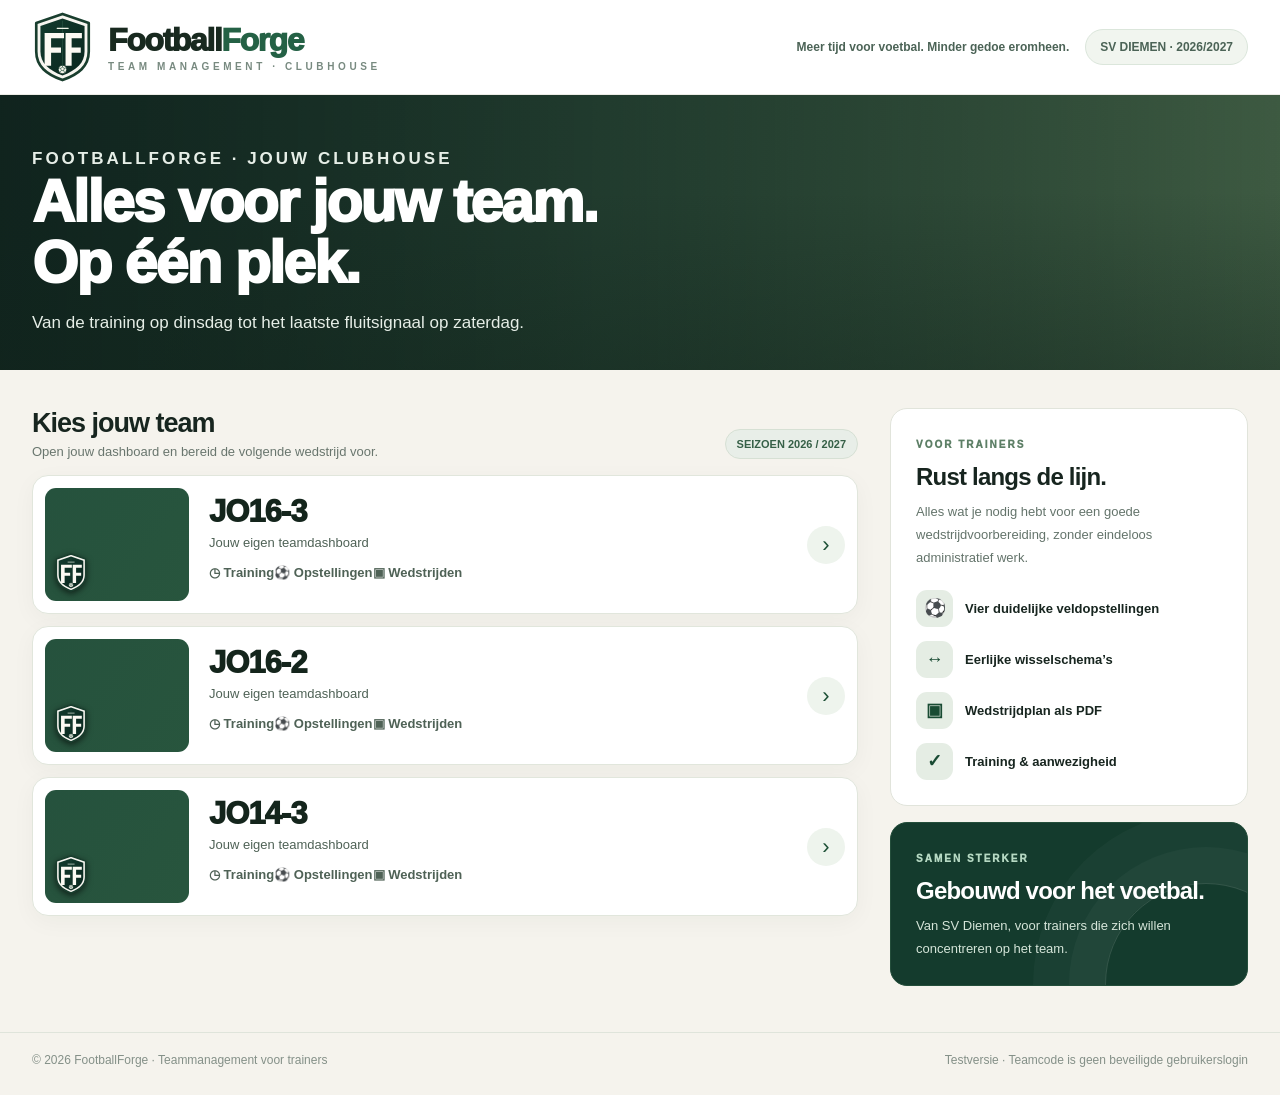
==== commit abce6138: "Redesign FootballForge Clubhouse landing in cream and heritage green with new crest and team login" ====
--- a/index.html
+++ b/index.html
@@ -1,81 +1,113 @@
 <!doctype html>
-<html lang="nl">
-<head>
-<meta charset="utf-8">
-<meta name="viewport" content="width=device-width,initial-scale=1">
-<meta name="theme-color" content="#06132b">
-<meta name="description" content="FootballForge – het commandocentrum voor jeugdvoetbalteams van SV Diemen.">
-<title>FootballForge | Kies jouw team</title>
+<html lang="nl"><head>
+<meta charset="utf-8"><meta name="viewport" content="width=device-width,initial-scale=1">
+<meta name="theme-color" content="#143b2d">
+<meta name="description" content="FootballForge: teammanagement voor trainers. Kies jouw SV Diemen-team.">
+<title>FootballForge · Clubhouse</title>
+<link rel="icon" type="image/svg+xml" href="./footballforge-mark.svg">
 <style>
-:root{font-family:Inter,ui-sans-serif,system-ui,-apple-system,BlinkMacSystemFont,"Segoe UI",sans-serif;color:#eff7ff;color-scheme:dark;background:#06132b;--muted:#a6c0e5;--blue:#2888ff;--border:#2c4a79}
-*{box-sizing:border-box}body{margin:0;min-height:100svh;background:radial-gradient(ellipse 74% 470px at 55% -4%,#1b4c9f 0%,#071a39 60%,transparent 100%),#06132b;overflow-x:hidden}button,input{font:inherit}button{cursor:pointer}a{color:inherit;text-decoration:none}.page{max-width:1260px;margin:auto;padding:25px 33px 60px;position:relative}.page:before{content:"";position:fixed;pointer-events:none;inset:0;opacity:.14;background:linear-gradient(#8dcaff 1px,transparent 1px),linear-gradient(90deg,#8dcaff 1px,transparent 1px);background-size:75px 75px;mask-image:linear-gradient(to bottom,#000,transparent 58%);z-index:-1}
-header{display:flex;align-items:center;justify-content:space-between;gap:12px}.logo{display:flex;align-items:center;gap:13px}.forge-mark{width:51px;height:51px;display:grid;place-items:center;background:linear-gradient(130deg,#54adff,#0a57cc);border:1px solid #83c5ff;border-radius:14px;box-shadow:0 10px 36px #1169fd47;position:relative;overflow:hidden}.forge-mark:after{content:"";position:absolute;transform:rotate(-45deg);height:50px;width:12px;background:#fff2;right:4px}.forge-mark svg{width:29px;height:29px;fill:none;stroke:#fff;stroke-width:2.4;stroke-linejoin:round;stroke-linecap:round}.brand{font-weight:950;font-size:22px;letter-spacing:-.75px}.brand span{color:#62b2ff}.brand-under{display:block;color:#a8c1e6;font-size:10px;letter-spacing:2px;font-weight:800;margin-top:3px}.status{border:1px solid #355b85;background:#0b2448ac;border-radius:100px;padding:10px 14px;font-weight:800;font-size:11px;letter-spacing:.3px;color:#b7d7ff}.status i{display:inline-block;width:8px;height:8px;background:#68edb6;border-radius:50%;margin-right:9px;box-shadow:0 0 13px #64e8aa}
-.hero{text-align:center;padding:97px 0 55px}.eyebrow{display:inline-flex;padding:9px 15px;border:1px solid #4f80bc88;color:#93cbff;background:#18478348;border-radius:50px;font-size:11px;font-weight:900;letter-spacing:2px}.hero h1{font-size:clamp(42px,7vw,82px);letter-spacing:-3.8px;line-height:1.04;margin:25px 0 18px;font-weight:950}.hero h1 em{font-style:normal;background:linear-gradient(100deg,#5db8ff,#2d73ed);color:transparent;background-clip:text}.hero p{font-size:clamp(15px,1.7vw,18px);line-height:1.6;color:#acc6e8;max-width:600px;margin:0 auto}.section-head{display:flex;justify-content:space-between;align-items:end;gap:15px;margin-bottom:19px}.section-head h2{font-size:20px;margin:0 0 6px;letter-spacing:-.4px}.section-head p{color:var(--muted);font-size:13px;margin:0}.season{font-size:12px;color:#8eb8e5;border:1px solid #315784;background:#112d56;padding:8px 12px;border-radius:100px}
-.teams{display:grid;grid-template-columns:repeat(3,minmax(0,1fr));gap:19px}.team{appearance:none;width:100%;min-width:0;min-height:290px;position:relative;overflow:hidden;text-align:left;display:flex;flex-direction:column;justify-content:space-between;border:1px solid #2f5b90;background:linear-gradient(152deg,#183e78,#0a2044 72%);color:#fff;border-radius:22px;padding:26px;box-shadow:0 16px 46px #0002;transition:transform .2s,border-color .2s,box-shadow .2s}.team:hover,.team:focus-visible{transform:translateY(-6px);border-color:#82c2ff;box-shadow:0 24px 52px #0007}.team:focus-visible{outline:2px solid #72baff;outline-offset:3px}.team:after{content:"";position:absolute;width:215px;height:215px;top:-67px;right:-74px;border:1px solid #93caff42;border-radius:50%;box-shadow:0 0 0 35px #a8d5ff09,0 0 0 70px #a8d5ff06}.team:nth-child(2){background:linear-gradient(152deg,#172f69,#0a1c41 72%)}.team:nth-child(3){background:linear-gradient(152deg,#154d75,#0a203b 72%)}.team-id{display:flex;justify-content:space-between;gap:10px;align-items:center;position:relative;z-index:1}.team-id small{color:#b6d5fd;letter-spacing:1.2px;font-size:11px;font-weight:900}.crest{width:52px;height:52px;border-radius:15px;background:#ffffff16;border:1px solid #ffffff3c;display:grid;place-items:center}.crest svg{width:28px;height:28px;stroke:#b7d9ff;stroke-width:1.8;fill:none;stroke-linecap:round;stroke-linejoin:round}.team-name{position:relative;z-index:1;margin:30px 0 27px}.team-name strong{font-size:clamp(44px,5vw,66px);letter-spacing:-2.4px;display:block;line-height:1.06}.team-name span{font-size:13px;color:#c5d9f3;font-weight:650}.team-footer{display:flex;align-items:center;justify-content:space-between;position:relative;z-index:1;border-top:1px solid #ffffff2d;padding-top:16px;font-weight:800;font-size:13px}.arrow{height:37px;width:37px;display:grid;place-items:center;background:#ffffff1d;border:1px solid #ffffff38;border-radius:11px}.arrow svg{height:18px;width:18px;stroke:#fff;fill:none;stroke-width:2.2;stroke-linecap:round;stroke-linejoin:round}.details{margin-top:32px;display:grid;grid-template-columns:repeat(3,minmax(0,1fr));gap:16px}.detail{background:#0b2042a8;border:1px solid #264973;border-radius:14px;padding:15px;display:flex;gap:11px;align-items:center}.detail svg{width:22px;height:22px;fill:none;stroke:#6eb3ff;stroke-width:1.8;flex:none}.detail strong{display:block;font-size:12px}.detail span{display:block;font-size:11px;color:#91abd0;margin-top:3px}
-footer{padding-top:58px;color:#7297c5;display:flex;justify-content:space-between;font-size:11px;gap:20px}
-.overlay{position:fixed;inset:0;z-index:100;display:none;background:#010814d9;backdrop-filter:blur(12px);align-items:center;justify-content:center;padding:16px}.overlay.open{display:flex}.modal{border:1px solid #4576ac;background:linear-gradient(155deg,#132f5f,#091b38);box-shadow:0 25px 110px #000b;border-radius:25px;max-width:420px;width:100%;padding:29px;position:relative}.close{position:absolute;right:19px;top:15px;border:0;background:#ffffff15;color:#b7d0f2;font-size:23px;width:35px;height:35px;border-radius:10px}.modal-top{text-align:center;padding-top:18px}.lock{width:62px;height:62px;background:#174c95;border:1px solid #5ca6ff;border-radius:19px;display:grid;place-items:center;margin:0 auto 19px}.lock svg{height:30px;width:30px;stroke:#dcf1ff;stroke-width:2;fill:none}.modal h2{font-size:28px;letter-spacing:-.8px;margin:0 0 8px}.modal p{font-size:13px;color:#abc6e9;line-height:1.6;margin:0 0 20px}.pin{display:block;width:100%;background:#06162e;color:#fff;border:1px solid #3b6090;border-radius:13px;height:65px;text-align:center;letter-spacing:18px;padding:0 0 0 18px;font-size:29px;font-weight:950}.pin:focus{outline:2px solid #70b9ff}.error{min-height:22px;color:#ff9aa9;font-size:12px;text-align:center;margin:10px 0}.unlock{width:100%;border:1px solid #77b5ff;background:linear-gradient(120deg,#378fff,#0864dd);border-radius:12px;padding:15px;color:white;font-weight:850}.modal-foot{font-size:11px;color:#8da9cd;text-align:center;margin-top:15px}
-@media(max-width:900px){.teams{gap:12px}.team{min-height:250px;padding:18px}.team-name strong{font-size:43px}.details{gap:9px}.detail{padding:11px}}
-@media(max-width:670px){.page{padding:17px 15px 80px}.brand{font-size:19px}.forge-mark{width:42px;height:42px}.status{font-size:9px;padding:8px}.hero{padding:68px 0 45px}.hero h1{letter-spacing:-2.2px;font-size:43px}.hero p{font-size:14px}.section-head{align-items:start}.teams{grid-template-columns:1fr;gap:12px}.team{min-height:186px;padding:20px}.team-name{margin:14px 0}.team-name strong{font-size:46px}.team:after{width:190px;height:190px}.details{grid-template-columns:1fr}.detail{padding:12px 15px}.detail span{font-size:11px}footer{padding-top:31px;flex-direction:column;gap:8px}.season{font-size:10px}}
-@media(prefers-reduced-motion:reduce){*,*:before,*:after{transition:none!important;animation:none!important}}
+:root{--ink:#17251f;--forest:#133c2d;--forest2:#0c281f;--cream:#f5f3ed;--white:#fff;--muted:#69766e;--border:#e1e4db;--green:#2f7650;font-family:Inter,ui-sans-serif,-apple-system,BlinkMacSystemFont,"Segoe UI",sans-serif;color:var(--ink);background:var(--cream);color-scheme:light}
+*{box-sizing:border-box}body{margin:0;min-height:100vh;background:var(--cream)}
+button,input{font:inherit}button{cursor:pointer}a{color:inherit;text-decoration:none}
+button:focus-visible,a:focus-visible,input:focus-visible{outline:3px solid #3f9166;outline-offset:3px}
+.container{max-width:1350px;margin:auto;padding:0 32px}
+.top{background:#fff;border-bottom:1px solid #ecece6}
+.top .container{display:flex;justify-content:space-between;align-items:center;gap:20px;min-height:94px}
+.brand{display:flex;align-items:center;gap:15px}.mark{width:61px;height:70px;display:block}
+.brand-name{font-size:clamp(23px,2.6vw,32px);font-weight:950;letter-spacing:-1.4px;color:#18291f}
+.brand-name span{color:#246145}.brand-overline{font-size:10px;letter-spacing:3.6px;font-weight:900;color:#788a80;margin-top:2px}
+.topmeta{display:flex;align-items:center;gap:16px;color:#4b6356;font-size:12px;font-weight:750}.season{background:#f1f5ef;border:1px solid #dbe6db;border-radius:999px;padding:10px 14px}
+.hero{height:275px;position:relative;overflow:hidden;background:linear-gradient(95deg,#112f23,#43634a);color:white}
+.hero:before{content:"";position:absolute;inset:0;background:linear-gradient(90deg,#0a241de8 0%,#163728a3 48%,#25391a31 100%),url("https://images.unsplash.com/photo-1522778119026-d647f0596c20?auto=format&fit=crop&w=1600&q=80") center 42%/cover;filter:saturate(.72)}
+.hero:after{content:"";position:absolute;inset:0;background:linear-gradient(0deg,#12251c66,transparent 65%);pointer-events:none}
+.hero .container{height:100%;display:flex;flex-direction:column;align-items:flex-start;justify-content:center;position:relative;z-index:1}
+.eyebrow{font-size:11px;letter-spacing:3px;font-weight:900;text-transform:uppercase;color:#d0e7d6;margin:0 0 15px}.hero h1{font-size:clamp(36px,4.8vw,59px);font-weight:950;letter-spacing:-2px;line-height:1.02;max-width:780px;margin:0}
+.hero p{font-size:17px;color:#e6eee7;line-height:1.55;margin:17px 0 0;max-width:590px}
+.content{padding-top:38px;padding-bottom:46px}
+.layout{display:grid;grid-template-columns:minmax(0,1.5fr) minmax(265px,.65fr);gap:32px;align-items:start}
+.heading{display:flex;align-items:end;justify-content:space-between;gap:10px;margin-bottom:16px}.heading h2{font-size:27px;letter-spacing:-1px;margin:0 0 5px}.heading p{font-size:13px;color:var(--muted);margin:0}
+.hint{font-size:11px;font-weight:800;background:#e8eee8;color:#366047;border:1px solid #d6e0d4;padding:8px 11px;border-radius:100px;white-space:nowrap}
+.teams{display:grid;gap:12px}
+.team{width:100%;background:#fff;border:1px solid #e1e6dc;box-shadow:0 6px 23px #1d33250a;border-radius:16px;padding:12px;display:flex;align-items:center;gap:20px;text-align:left;transition:transform .17s,border-color .17s,box-shadow .17s;color:#14251c}
+.team:hover{transform:translateY(-3px);border-color:#6b9c80;box-shadow:0 16px 32px #193c2920}
+.team-photo{width:144px;height:113px;border-radius:11px;background-color:#2f5d47;background-image:linear-gradient(125deg,#0b332244,#19452a55),url("https://images.unsplash.com/photo-1574629810360-7efbbe195018?auto=format&fit=crop&w=600&q=80");background-position:center;background-size:cover;flex:none;display:grid;place-items:end start;overflow:hidden;padding:9px}
+.team-photo .photo-mark{width:34px;height:40px;background:url("./footballforge-mark.svg") center/contain no-repeat;filter:drop-shadow(0 2px 3px #0009)}
+.team:nth-child(2) .team-photo{background-image:linear-gradient(125deg,#0b332244,#19452a55),url("https://images.unsplash.com/photo-1522778119026-d647f0596c20?auto=format&fit=crop&w=600&q=80")}
+.team:nth-child(3) .team-photo{background-image:linear-gradient(125deg,#0b332244,#19452a55),url("https://images.unsplash.com/photo-1579952363873-27f3bade9f55?auto=format&fit=crop&w=600&q=80")}
+.team-body{flex:1;min-width:0}.team-body strong{font-size:clamp(22px,2.6vw,31px);letter-spacing:-1px;font-weight:950;display:block}
+.team-body>span{font-size:13px;color:#4f6256;display:block;margin:5px 0 15px}
+.team-meta{font-size:11px;font-weight:650;color:#63776b;display:flex;gap:13px;flex-wrap:wrap}
+.team-arrow{height:38px;width:38px;border-radius:50%;background:#eef4ed;display:grid;place-items:center;font-size:22px;color:#1d5036;flex:none}
+.side{display:grid;gap:16px}.side-card{border-radius:17px;background:white;border:1px solid var(--border);padding:25px}
+.side-label{font-size:10px;color:#5d7f66;text-transform:uppercase;letter-spacing:2px;font-weight:950}
+.side-card h3{font-size:24px;letter-spacing:-.8px;line-height:1.18;margin:11px 0 10px}.side-card p{font-size:13px;color:#64746b;line-height:1.75;margin:0}
+.features{display:grid;gap:14px;margin-top:20px}.feature{display:flex;align-items:center;gap:12px;font-size:13px;font-weight:800}
+.feature span{width:37px;height:37px;border-radius:11px;background:#e5ede4;color:#194b33;display:grid;place-items:center;font-size:18px}
+.side-card.dark{background:#143b2d;color:white;border-color:#244e3b;overflow:hidden;position:relative}
+.side-card.dark:after{content:"";position:absolute;right:-60px;bottom:-100px;border:1px solid #ffffff22;border-radius:50%;height:200px;width:200px;box-shadow:0 0 0 36px #ffffff08,0 0 0 72px #ffffff07;pointer-events:none}
+.side-card.dark p{color:#d5e5d9}.side-card.dark .side-label{color:#b6d9c3}
+.footer{border-top:1px solid #dfe4db;padding:20px 0 28px;color:#849088;font-size:12px}.footer .container{display:flex;justify-content:space-between;gap:12px}
+.overlay{display:none;position:fixed;inset:0;z-index:100;align-items:center;justify-content:center;padding:18px;background:#081a13b8;backdrop-filter:blur(8px)}.overlay.open{display:flex}
+.modal{position:relative;background:#fff;border-radius:22px;padding:36px;max-width:410px;width:100%;box-shadow:0 30px 100px #071b13a8;text-align:center}
+.modal .mark{margin:0 auto 15px;width:59px;height:72px}.modal h2{font-size:27px;letter-spacing:-1px;margin:0 0 9px}.modal p{font-size:13px;color:#65766b;line-height:1.6;margin:0 0 22px}
+.close{border:0;position:absolute;right:15px;top:12px;background:#f1f3ed;color:#3b5042;border-radius:9px;font-size:25px;width:36px;height:36px}
+.modal label{text-align:left;display:block;font-size:11px;font-weight:900;color:#47634e;letter-spacing:1px;margin-bottom:9px}
+.pin{display:block;width:100%;height:63px;border-radius:12px;background:#f8f9f4;color:#1b3626;border:1px solid #cedbcf;font-size:29px;font-weight:950;letter-spacing:15px;text-align:center;padding-left:15px}
+.error{min-height:27px;color:#a52c35;font-weight:700;font-size:12px;padding:7px 0}
+.unlock{display:block;background:#174b36;color:#fff;border:0;border-radius:11px;width:100%;padding:16px;font-weight:900}
+.note{margin-top:14px;font-size:11px;color:#87958a}
+@media(max-width:980px){.layout{grid-template-columns:1fr}.side{grid-template-columns:1fr 1fr}.topmeta{display:none}}
+@media(max-width:630px){.container{padding:0 16px}.top .container{min-height:77px}.mark{width:47px;height:56px}.brand-name{font-size:24px}.brand-overline{font-size:8px;letter-spacing:2px}.hero{height:235px}.hero h1{font-size:37px}.hero p{font-size:14px}.content{padding-top:26px}.heading{align-items:flex-start;flex-direction:column}.heading h2{font-size:25px}.team{gap:12px;padding:9px}.team-photo{width:89px;height:116px}.team-body strong{font-size:24px}.team-body>span{font-size:11px;margin:4px 0 9px}.team-meta{gap:5px 12px;font-size:10px}.team-arrow{width:30px;height:30px;font-size:17px}.side{grid-template-columns:1fr}.side-card{padding:20px}.footer .container{flex-direction:column}.modal{padding:26px}}
+@media(prefers-reduced-motion:reduce){*,*:before,*:after{transition:none!important}}
 </style></head>
 <body>
-<div class="page">
-<header><a class="logo" href="./index.html" aria-label="FootballForge startpagina"><span class="forge-mark">
-<svg viewBox="0 0 24 24" aria-hidden="true"><path d="M12 2 20 6v9l-8 7-8-7V6z"/><path d="m8 10 4-4 4 4m-8 4h8m-8-4v8"/></svg></span><span><span class="brand">Football<span>Forge</span></span><span class="brand-under">THE COACH'S COMMAND CENTER</span></span></a><span class="status"><i></i> SV DIEMEN · 2026/2027</span></header>
-<section class="hero"><span class="eyebrow">WELCOME TO THE FORGE</span><h1>Jouw team.<br><em>Jouw speelveld.</em></h1><p>Drie teams. Eén krachtig platform voor trainingen, wedstrijden, opstellingen en slimme wisselschema’s.</p></section>
-<section aria-labelledby="choose-heading"><div class="section-head"><div><h2 id="choose-heading">Kies je team</h2><p>Selecteer jouw team en voer de toegangscode in.</p></div><span class="season">SEIZOEN 2026 / 2027</span></div>
+<header class="top"><div class="container">
+<a class="brand" href="./index.html" aria-label="FootballForge startpagina"><img class="mark" src="./footballforge-mark.svg" alt=""><span><span class="brand-name">Football<span>Forge</span></span><span class="brand-overline" style="display:block">TEAM MANAGEMENT · CLUBHOUSE</span></span></a>
+<div class="topmeta"><span>Meer tijd voor voetbal. Minder gedoe eromheen.</span><span class="season">SV DIEMEN · 2026/2027</span></div>
+</div></header>
+<section class="hero"><div class="container">
+<p class="eyebrow">FOOTBALLFORGE · JOUW CLUBHOUSE</p>
+<h1>Alles voor jouw team.<br>Op één plek.</h1>
+<p>Van de training op dinsdag tot het laatste fluitsignaal op zaterdag.</p>
+</div></section>
+<main class="container content"><div class="layout">
+<section aria-labelledby="teamChoiceTitle"><div class="heading"><div><h2 id="teamChoiceTitle">Kies jouw team</h2><p>Open jouw dashboard en bereid de volgende wedstrijd voor.</p></div><span class="hint">SEIZOEN 2026 / 2027</span></div>
 <div class="teams">
-<button class="team" data-team="jo16-3" aria-label="Open JO16-3">
-<span class="team-id"><small>SV DIEMEN · SELECTIE</small><span class="crest"><svg viewBox="0 0 24 24"><path d="M4 4v16M4 4h16v16H4"/><path d="M12 4v16m-8-8h16M9 12a3 3 0 0 0 6 0"/></svg></span></span>
-<span class="team-name"><strong>JO16-3</strong><span>Teamdashboard en wedstrijdcentrum</span></span>
-<span class="team-footer">Open team <span class="arrow"><svg viewBox="0 0 24 24"><path d="M4 12h16m-6-6 6 6-6 6"/></svg></span></span></button>
-<button class="team" data-team="jo16-2" aria-label="Open JO16-2">
-<span class="team-id"><small>SV DIEMEN · SELECTIE</small><span class="crest"><svg viewBox="0 0 24 24"><path d="M4 4v16M4 4h16v16H4"/><path d="M12 4v16m-8-8h16M9 12a3 3 0 0 0 6 0"/></svg></span></span>
-<span class="team-name"><strong>JO16-2</strong><span>Teamdashboard en wedstrijdcentrum</span></span>
-<span class="team-footer">Open team <span class="arrow"><svg viewBox="0 0 24 24"><path d="M4 12h16m-6-6 6 6-6 6"/></svg></span></span></button>
-<button class="team" data-team="jo14-3" aria-label="Open JO14-3">
-<span class="team-id"><small>SV DIEMEN · SELECTIE</small><span class="crest"><svg viewBox="0 0 24 24"><path d="M4 4v16M4 4h16v16H4"/><path d="M12 4v16m-8-8h16M9 12a3 3 0 0 0 6 0"/></svg></span></span>
-<span class="team-name"><strong>JO14-3</strong><span>Teamdashboard en wedstrijdcentrum</span></span>
-<span class="team-footer">Open team <span class="arrow"><svg viewBox="0 0 24 24"><path d="M4 12h16m-6-6 6 6-6 6"/></svg></span></span></button>
+<button type="button" class="team" data-team="jo16-3" aria-label="JO16-3 openen"><span class="team-photo"><span class="photo-mark"></span></span><span class="team-body"><strong>JO16-3</strong><span>Jouw eigen teamdashboard</span><span class="team-meta"><span>◷ Training</span><span>⚽ Opstellingen</span><span>▣ Wedstrijden</span></span></span><span class="team-arrow" aria-hidden="true">›</span></button>
+<button type="button" class="team" data-team="jo16-2" aria-label="JO16-2 openen"><span class="team-photo"><span class="photo-mark"></span></span><span class="team-body"><strong>JO16-2</strong><span>Jouw eigen teamdashboard</span><span class="team-meta"><span>◷ Training</span><span>⚽ Opstellingen</span><span>▣ Wedstrijden</span></span></span><span class="team-arrow" aria-hidden="true">›</span></button>
+<button type="button" class="team" data-team="jo14-3" aria-label="JO14-3 openen"><span class="team-photo"><span class="photo-mark"></span></span><span class="team-body"><strong>JO14-3</strong><span>Jouw eigen teamdashboard</span><span class="team-meta"><span>◷ Training</span><span>⚽ Opstellingen</span><span>▣ Wedstrijden</span></span></span><span class="team-arrow" aria-hidden="true">›</span></button>
 </div></section>
-<section class="details" aria-label="FootballForge mogelijkheden">
-<div class="detail"><svg viewBox="0 0 24 24"><path d="M3 9h18M5 4h14v16H5zm3-2v4m8-4v4"/></svg><div><strong>Training & aanwezigheid</strong><span>Altijd overzicht over je spelers</span></div></div>
-<div class="detail"><svg viewBox="0 0 24 24"><circle cx="12" cy="12" r="9"/><path d="m12 7-4 3 1.5 5h5l1.5-5z"/></svg><div><strong>Matchday & wissels</strong><span>Opstellingen in een handomdraai</span></div></div>
-<div class="detail"><svg viewBox="0 0 24 24"><rect x="3" y="10" width="18" height="11" rx="2"/><path d="M7 10V7a5 5 0 0 1 10 0v3"/></svg><div><strong>Gedeelde teamgegevens</strong><span>Supabase per team gescheiden</span></div></div>
-</section>
-<footer><span>© 2026 FootballForge · Built for coaches</span><span>Prototype · Toegangscode is geen volwaardige accountbeveiliging</span></footer>
-</div>
-<div class="overlay" id="pinOverlay" role="presentation">
-<div class="modal" role="dialog" aria-modal="true" aria-labelledby="pinTitle">
+<aside class="side" aria-label="Over FootballForge">
+<div class="side-card"><span class="side-label">VOOR TRAINERS</span><h3>Rust langs de lijn.</h3><p>Alles wat je nodig hebt voor een goede wedstrijdvoorbereiding, zonder eindeloos administratief werk.</p>
+<div class="features"><div class="feature"><span>⚽</span>Vier duidelijke veldopstellingen</div><div class="feature"><span>↔</span>Eerlijke wisselschema’s</div><div class="feature"><span>▣</span>Wedstrijdplan als PDF</div><div class="feature"><span>✓</span>Training & aanwezigheid</div></div></div>
+<div class="side-card dark"><span class="side-label">SAMEN STERKER</span><h3>Gebouwd voor het voetbal.</h3><p>Van SV Diemen, voor trainers die zich willen concentreren op het team.</p></div>
+</aside></div></main>
+<footer class="footer"><div class="container"><span>© 2026 FootballForge · Teammanagement voor trainers</span><span>Testversie · Teamcode is geen beveiligde gebruikerslogin</span></div></footer>
+<div class="overlay" id="pinOverlay" role="presentation"><div class="modal" role="dialog" aria-modal="true" aria-labelledby="pinTitle">
 <button class="close" type="button" id="closeModal" aria-label="Sluiten">×</button>
-<div class="modal-top"><div class="lock"><svg viewBox="0 0 24 24" aria-hidden="true"><rect x="5" y="10" width="14" height="12" rx="2"/><path d="M8 10V7a4 4 0 1 1 8 0v3"/></svg></div>
-<h2 id="pinTitle">Teamcode</h2><p>Voer de viercijferige toegangscode in om het dashboard te openen.</p></div>
-<form id="pinForm"><label for="pinInput" style="display:block;font-weight:800;font-size:12px;color:#b4d3f9;margin-bottom:9px">TOEGANGSCODE</label>
-<input class="pin" id="pinInput" type="password" inputmode="numeric" pattern="[0-9]{4}" maxlength="4" autocomplete="off" aria-describedby="pinError" required>
-<div class="error" id="pinError" role="alert"></div><button class="unlock" type="submit">Open dashboard</button></form>
-<div class="modal-foot">Alle drie de teams gebruiken voorlopig code 1111.</div>
+<img class="mark" src="./footballforge-mark.svg" alt="">
+<h2 id="pinTitle">Toegang JO16-3</h2><p>Vul de viercijferige teamcode in om het dashboard te openen.</p>
+<form id="pinForm"><label for="pinInput">TOEGANGSCODE</label><input class="pin" id="pinInput" type="password" inputmode="numeric" pattern="[0-9]{4}" maxlength="4" autocomplete="off" required aria-describedby="pinError">
+<div class="error" id="pinError" role="alert"></div><button type="submit" class="unlock">Open teamdashboard →</button></form>
+<div class="note">De toegangscode is voorlopig alleen een eenvoudige toegangsdrempel.</div>
 </div></div>
 <script>
 (function(){
  'use strict';
- const overlay=document.getElementById('pinOverlay'),input=document.getElementById('pinInput'),
-       error=document.getElementById('pinError'),title=document.getElementById('pinTitle');
+ const overlay=document.getElementById('pinOverlay'),input=document.getElementById('pinInput'),error=document.getElementById('pinError'),title=document.getElementById('pinTitle');
  const labels={'jo16-3':'JO16-3','jo16-2':'JO16-2','jo14-3':'JO14-3'};
- let chosen=null;
- function close(){overlay.classList.remove('open');chosen=null;input.value='';error.textContent='';}
- function open(id){chosen=id;title.textContent='Toegang '+labels[id];error.textContent='';input.value='';
-   overlay.classList.add('open');requestAnimationFrame(()=>input.focus());}
+ let chosen=null,previousFocus=null;
+ function close(){overlay.classList.remove('open');chosen=null;input.value='';error.textContent='';previousFocus?.focus()}
+ function open(id){if(!labels[id])return;previousFocus=document.activeElement;chosen=id;title.textContent='Toegang '+labels[id];error.textContent='';input.value='';overlay.classList.add('open');input.focus();}
  document.querySelectorAll('[data-team]').forEach(b=>b.addEventListener('click',()=>open(b.dataset.team)));
  document.getElementById('closeModal').addEventListener('click',close);
  overlay.addEventListener('click',e=>{if(e.target===overlay)close()});
  document.addEventListener('keydown',e=>{if(e.key==='Escape'&&overlay.classList.contains('open'))close()});
  document.getElementById('pinForm').addEventListener('submit',e=>{
    e.preventDefault();if(!chosen)return;
-   if(input.value.replace(/\D/g,'')!=='1111'){error.textContent='Onjuiste code. Probeer opnieuw.';input.value='';input.focus();return}
+   if(input.value!=='1111'){error.textContent='Onjuiste code. Probeer opnieuw.';input.value='';input.focus();return}
    sessionStorage.setItem('footballforge-access-'+chosen,'1');
-   window.location.assign('./team.html?team='+encodeURIComponent(chosen));
+   location.assign('./team.html?team='+encodeURIComponent(chosen));
  });
 })();
-</script>
-</body>
-</html>+</script></body></html>
